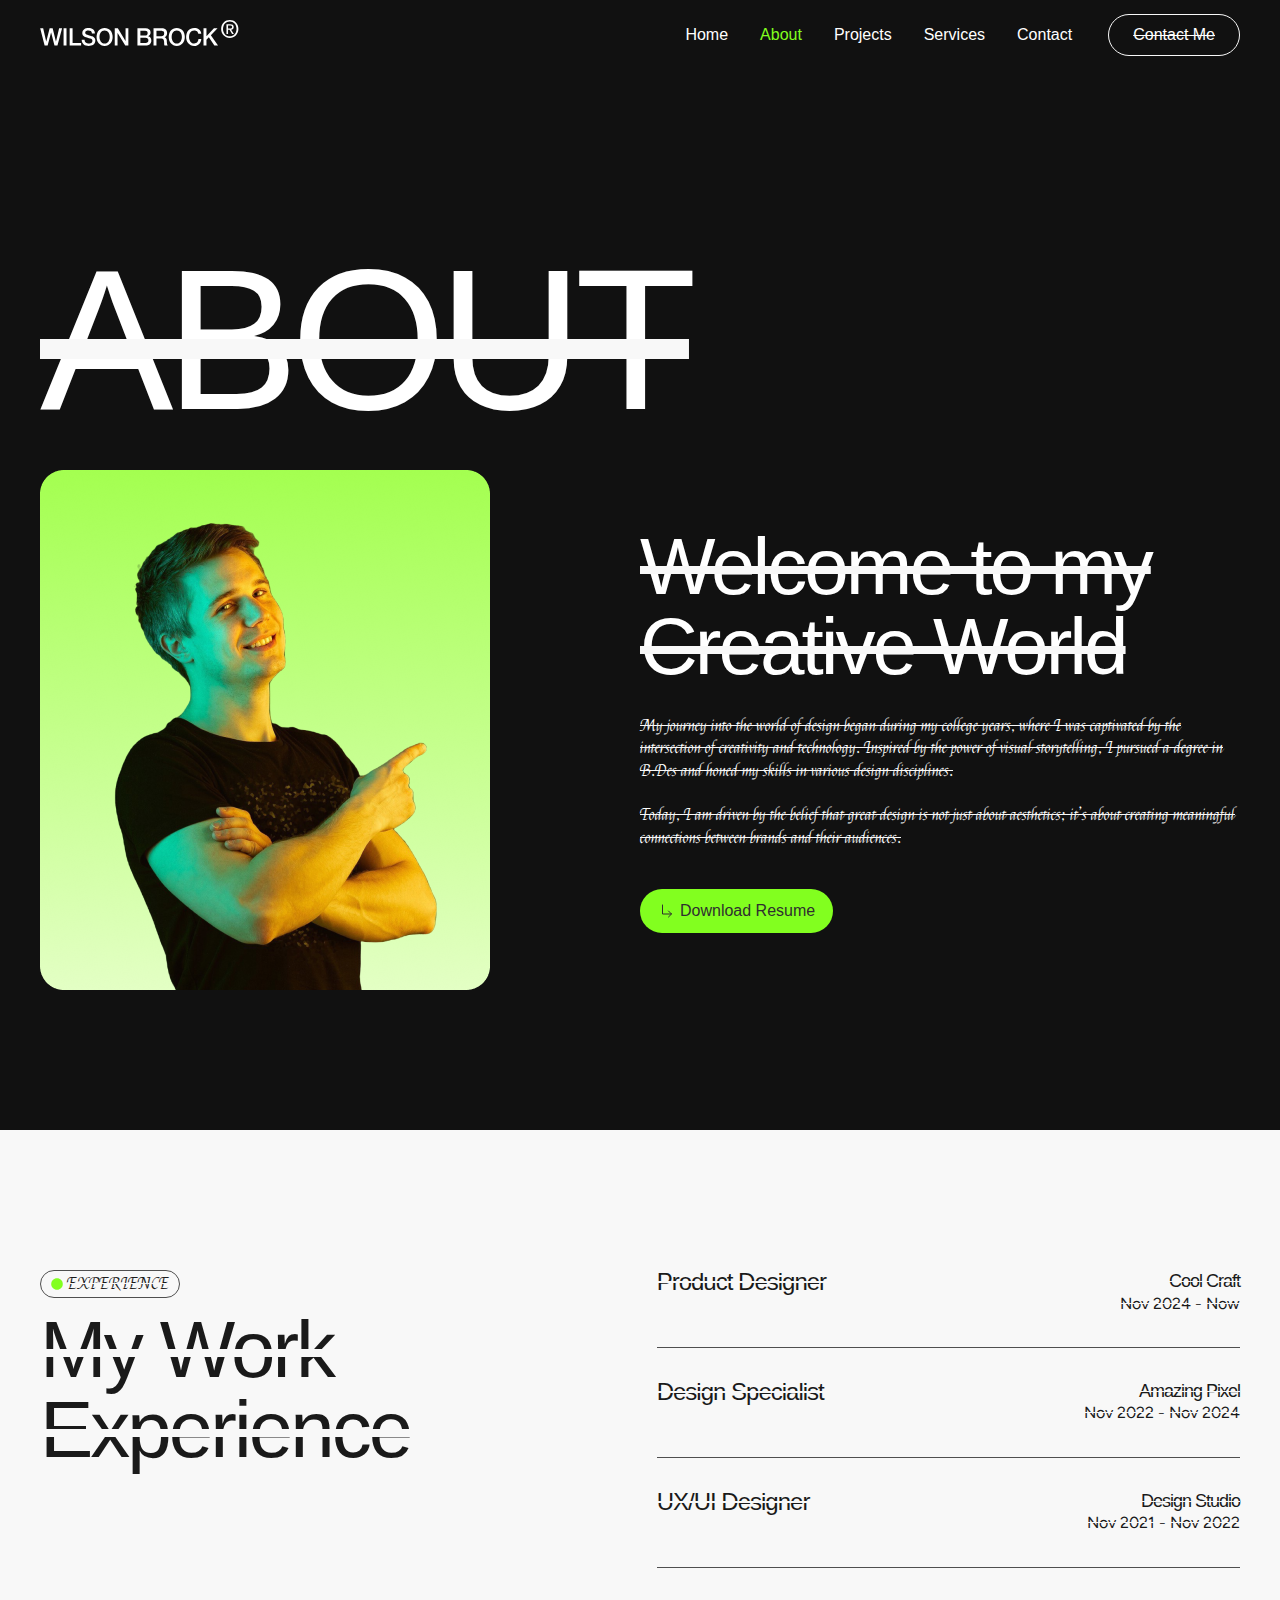
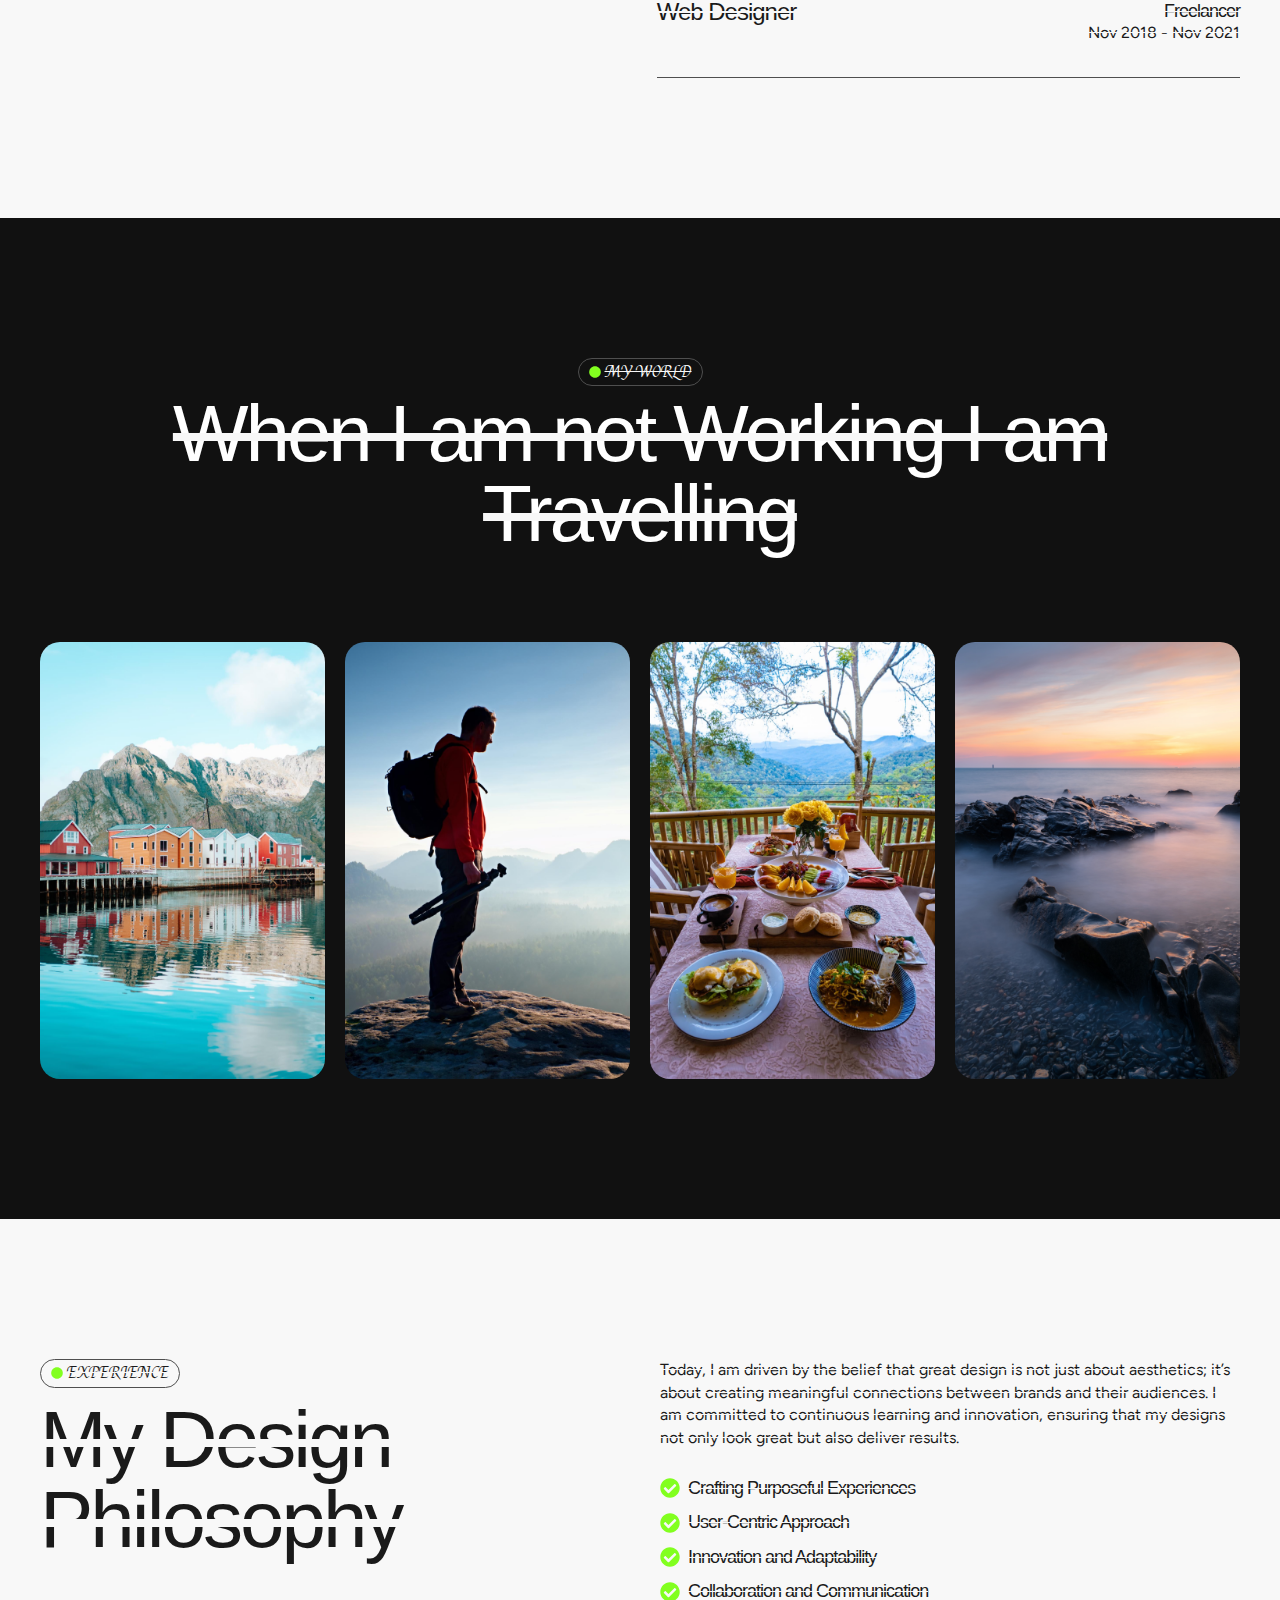
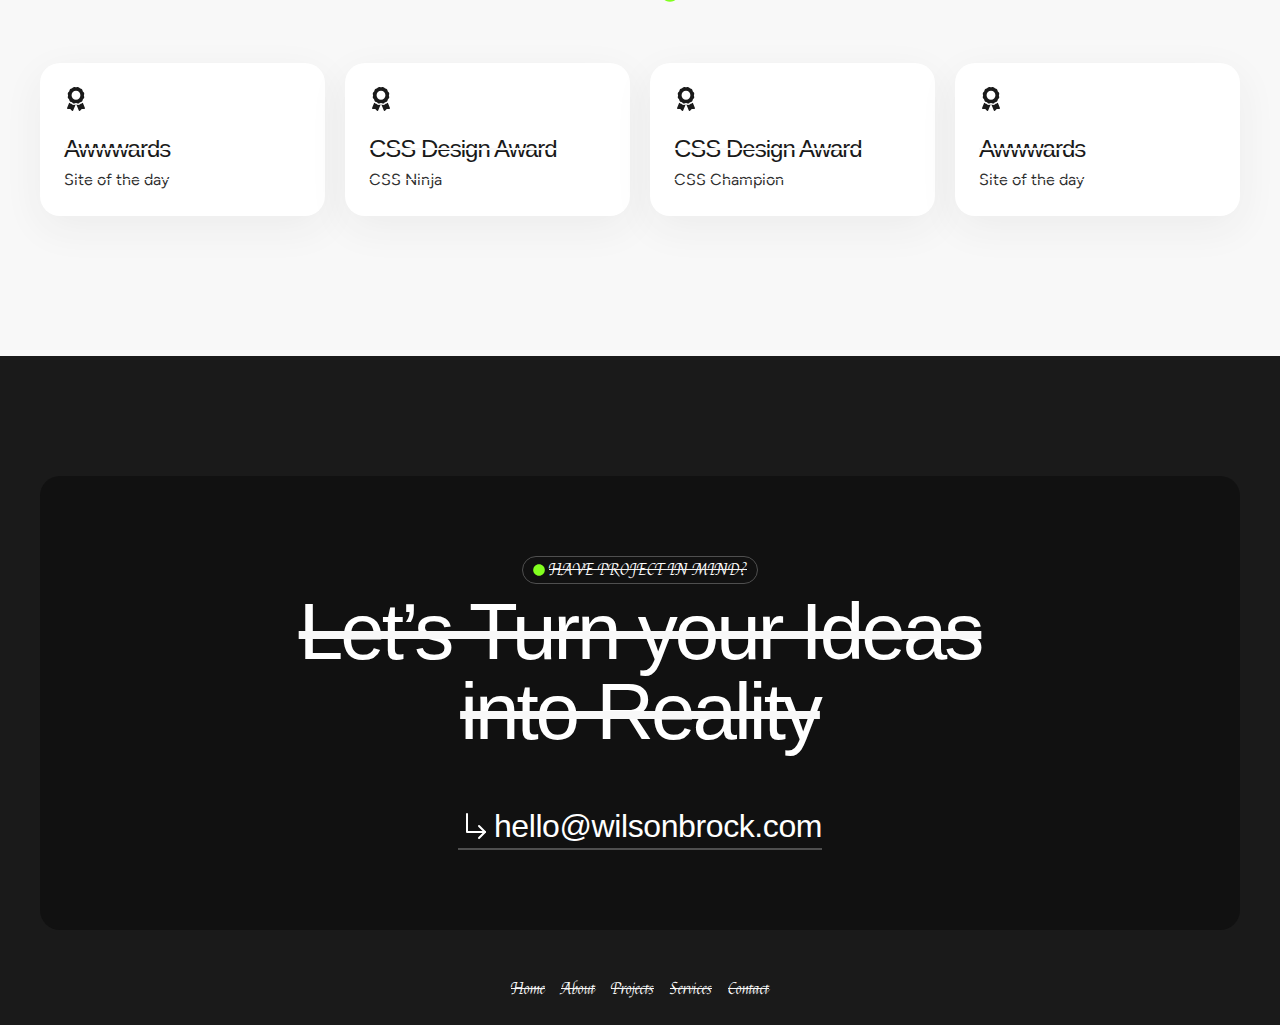
==== about/index.html @ 88993421 "בדיקת שינויים דרך1 וורדפרס" ====
<!DOCTYPE html>
<html lang="en-US">
<head>
<meta charset="UTF-8">
<meta name="viewport" content="width=device-width, initial-scale=1">
	<link rel="profile" href="https://gmpg.org/xfn/11"> 
	<title>About &#8211; SpeedWiz Test</title>
<meta name="robots" content="max-image-preview:large">
	<style>img:is([sizes="auto" i], [sizes^="auto," i]) { contain-intrinsic-size: 3000px 1500px }</style>
	<link rel="dns-prefetch" href="//fonts.googleapis.com">
<link rel="alternate" type="application/rss+xml" title="SpeedWiz Test &raquo; Feed" href="./../feed/index.html">
<link rel="alternate" type="application/rss+xml" title="SpeedWiz Test &raquo; Comments Feed" href="./../comments/feed/index.html">
<script>
window._wpemojiSettings = {"baseUrl":"https:\/\/s.w.org\/images\/core\/emoji\/15.0.3\/72x72\/","ext":".png","svgUrl":"https:\/\/s.w.org\/images\/core\/emoji\/15.0.3\/svg\/","svgExt":".svg","source":{"concatemoji":".\/\/wp-includes\/js\/wp-emoji-release.min.js?ver=6.7.2"}};
/*! This file is auto-generated */
!function(i,n){var o,s,e;function c(e){try{var t={supportTests:e,timestamp:(new Date).valueOf()};sessionStorage.setItem(o,JSON.stringify(t))}catch(e){}}function p(e,t,n){e.clearRect(0,0,e.canvas.width,e.canvas.height),e.fillText(t,0,0);var t=new Uint32Array(e.getImageData(0,0,e.canvas.width,e.canvas.height).data),r=(e.clearRect(0,0,e.canvas.width,e.canvas.height),e.fillText(n,0,0),new Uint32Array(e.getImageData(0,0,e.canvas.width,e.canvas.height).data));return t.every(function(e,t){return e===r[t]})}function u(e,t,n){switch(t){case"flag":return n(e,"🏳️‍⚧️","🏳️​⚧️")?!1:!n(e,"🇺🇳","🇺​🇳")&&!n(e,"🏴󠁧󠁢󠁥󠁮󠁧󠁿","🏴​󠁧​󠁢​󠁥​󠁮​󠁧​󠁿");case"emoji":return!n(e,"🐦‍⬛","🐦​⬛")}return!1}function f(e,t,n){var r="undefined"!=typeof WorkerGlobalScope&&self instanceof WorkerGlobalScope?new OffscreenCanvas(300,150):i.createElement("canvas"),a=r.getContext("2d",{willReadFrequently:!0}),o=(a.textBaseline="top",a.font="600 32px Arial",{});return e.forEach(function(e){o[e]=t(a,e,n)}),o}function t(e){var t=i.createElement("script");t.src=e,t.defer=!0,i.head.appendChild(t)}"undefined"!=typeof Promise&&(o="wpEmojiSettingsSupports",s=["flag","emoji"],n.supports={everything:!0,everythingExceptFlag:!0},e=new Promise(function(e){i.addEventListener("DOMContentLoaded",e,{once:!0})}),new Promise(function(t){var n=function(){try{var e=JSON.parse(sessionStorage.getItem(o));if("object"==typeof e&&"number"==typeof e.timestamp&&(new Date).valueOf()<e.timestamp+604800&&"object"==typeof e.supportTests)return e.supportTests}catch(e){}return null}();if(!n){if("undefined"!=typeof Worker&&"undefined"!=typeof OffscreenCanvas&&"undefined"!=typeof URL&&URL.createObjectURL&&"undefined"!=typeof Blob)try{var e="postMessage("+f.toString()+"("+[JSON.stringify(s),u.toString(),p.toString()].join(",")+"));",r=new Blob([e],{type:"text/javascript"}),a=new Worker(URL.createObjectURL(r),{name:"wpTestEmojiSupports"});return void(a.onmessage=function(e){c(n=e.data),a.terminate(),t(n)})}catch(e){}c(n=f(s,u,p))}t(n)}).then(function(e){for(var t in e)n.supports[t]=e[t],n.supports.everything=n.supports.everything&&n.supports[t],"flag"!==t&&(n.supports.everythingExceptFlag=n.supports.everythingExceptFlag&&n.supports[t]);n.supports.everythingExceptFlag=n.supports.everythingExceptFlag&&!n.supports.flag,n.DOMReady=!1,n.readyCallback=function(){n.DOMReady=!0}}).then(function(){return e}).then(function(){var e;n.supports.everything||(n.readyCallback(),(e=n.source||{}).concatemoji?t(e.concatemoji):e.wpemoji&&e.twemoji&&(t(e.twemoji),t(e.wpemoji)))}))}((window,document),window._wpemojiSettings);
</script>
<link rel="stylesheet" id="astra-theme-css-css" href="./../wp-content/themes/astra/assets/css/minified/main.min.css?ver=4.9.1" media="all">
<style id="astra-theme-css-inline-css">:root{--ast-post-nav-space:0;--ast-container-default-xlg-padding:2.5em;--ast-container-default-lg-padding:2.5em;--ast-container-default-slg-padding:2em;--ast-container-default-md-padding:2.5em;--ast-container-default-sm-padding:2.5em;--ast-container-default-xs-padding:2.4em;--ast-container-default-xxs-padding:1.8em;--ast-code-block-background:#ECEFF3;--ast-comment-inputs-background:#F9FAFB;--ast-normal-container-width:1200px;--ast-narrow-container-width:750px;--ast-blog-title-font-weight:600;--ast-blog-meta-weight:600;--ast-global-color-primary:var(--ast-global-color-5);--ast-global-color-secondary:var(--ast-global-color-4);--ast-global-color-alternate-background:var(--ast-global-color-7);--ast-global-color-subtle-background:var(--ast-global-color-6);--ast-bg-style-guide:#F8FAFC;--ast-shadow-style-guide:0px 0px 4px 0 #00000057;--ast-global-dark-bg-style:#fff;--ast-global-dark-lfs:#fbfbfb;--ast-widget-bg-color:#fafafa;--ast-wc-container-head-bg-color:#fbfbfb;--ast-title-layout-bg:#eeeeee;--ast-search-border-color:#e7e7e7;--ast-lifter-hover-bg:#e6e6e6;--ast-gallery-block-color:#000;--srfm-color-input-label:var(--ast-global-color-2);}html{font-size:100%;}a{color:var(--ast-global-color-0);}a:hover,a:focus{color:var(--ast-global-color-1);}body,button,input,select,textarea,.ast-button,.ast-custom-button{font-family:'Felipa',handwriting;font-weight:400;font-size:16px;font-size:1rem;line-height:var(--ast-body-line-height,1.4em);text-decoration:line-through;}blockquote{color:var(--ast-global-color-3);}h1,.entry-content h1,h2,.entry-content h2,h3,.entry-content h3,h4,.entry-content h4,h5,.entry-content h5,h6,.entry-content h6,.site-title,.site-title a{font-family:Helvetica,Verdana,Arial,sans-serif;}.site-title{font-size:26px;font-size:1.625rem;display:none;}header .custom-logo-link img{max-width:200px;width:200px;}.astra-logo-svg{width:200px;}.site-header .site-description{font-size:15px;font-size:0.9375rem;display:none;}.entry-title{font-size:20px;font-size:1.25rem;}.ast-blog-single-element.ast-taxonomy-container a{font-size:14px;font-size:0.875rem;}.ast-blog-meta-container{font-size:13px;font-size:0.8125rem;}.archive .ast-article-post .ast-article-inner,.blog .ast-article-post .ast-article-inner,.archive .ast-article-post .ast-article-inner:hover,.blog .ast-article-post .ast-article-inner:hover{border-top-left-radius:6px;border-top-right-radius:6px;border-bottom-right-radius:6px;border-bottom-left-radius:6px;overflow:hidden;}h1,.entry-content h1{font-size:200px;font-size:12.5rem;font-family:Helvetica,Verdana,Arial,sans-serif;line-height:0.9em;text-transform:uppercase;letter-spacing:-8px;}h2,.entry-content h2{font-size:80px;font-size:5rem;font-family:Helvetica,Verdana,Arial,sans-serif;line-height:1em;letter-spacing:-3px;}h3,.entry-content h3{font-size:32px;font-size:2rem;font-family:Helvetica,Verdana,Arial,sans-serif;line-height:1em;letter-spacing:-1px;}h4,.entry-content h4{font-size:24px;font-size:1.5rem;line-height:1em;font-family:Helvetica,Verdana,Arial,sans-serif;letter-spacing:-1px;}h5,.entry-content h5{font-size:20px;font-size:1.25rem;line-height:1.1em;font-family:Helvetica,Verdana,Arial,sans-serif;letter-spacing:-0.8px;}h6,.entry-content h6{font-size:18px;font-size:1.125rem;line-height:1.25em;font-family:Helvetica,Verdana,Arial,sans-serif;letter-spacing:-1px;}::selection{background-color:var(--ast-global-color-0);color:#000000;}body,h1,.entry-title a,.entry-content h1,h2,.entry-content h2,h3,.entry-content h3,h4,.entry-content h4,h5,.entry-content h5,h6,.entry-content h6{color:var(--ast-global-color-3);}.tagcloud a:hover,.tagcloud a:focus,.tagcloud a.current-item{color:#000000;border-color:var(--ast-global-color-0);background-color:var(--ast-global-color-0);}input:focus,input[type="text"]:focus,input[type="email"]:focus,input[type="url"]:focus,input[type="password"]:focus,input[type="reset"]:focus,input[type="search"]:focus,textarea:focus{border-color:var(--ast-global-color-0);}input[type="radio"]:checked,input[type=reset],input[type="checkbox"]:checked,input[type="checkbox"]:hover:checked,input[type="checkbox"]:focus:checked,input[type=range]::-webkit-slider-thumb{border-color:var(--ast-global-color-0);background-color:var(--ast-global-color-0);box-shadow:none;}.site-footer a:hover + .post-count,.site-footer a:focus + .post-count{background:var(--ast-global-color-0);border-color:var(--ast-global-color-0);}.single .nav-links .nav-previous,.single .nav-links .nav-next{color:var(--ast-global-color-0);}.entry-meta,.entry-meta *{line-height:1.45;color:var(--ast-global-color-0);font-weight:600;}.entry-meta a:not(.ast-button):hover,.entry-meta a:not(.ast-button):hover *,.entry-meta a:not(.ast-button):focus,.entry-meta a:not(.ast-button):focus *,.page-links > .page-link,.page-links .page-link:hover,.post-navigation a:hover{color:var(--ast-global-color-1);}#cat option,.secondary .calendar_wrap thead a,.secondary .calendar_wrap thead a:visited{color:var(--ast-global-color-0);}.secondary .calendar_wrap #today,.ast-progress-val span{background:var(--ast-global-color-0);}.secondary a:hover + .post-count,.secondary a:focus + .post-count{background:var(--ast-global-color-0);border-color:var(--ast-global-color-0);}.calendar_wrap #today > a{color:#000000;}.page-links .page-link,.single .post-navigation a{color:var(--ast-global-color-3);}.ast-search-menu-icon .search-form button.search-submit{padding:0 4px;}.ast-search-menu-icon form.search-form{padding-right:0;}.ast-search-menu-icon.slide-search input.search-field{width:0;}.ast-header-search .ast-search-menu-icon.ast-dropdown-active .search-form,.ast-header-search .ast-search-menu-icon.ast-dropdown-active .search-field:focus{transition:all 0.2s;}.search-form input.search-field:focus{outline:none;}.ast-search-menu-icon .search-form button.search-submit:focus,.ast-theme-transparent-header .ast-header-search .ast-dropdown-active .ast-icon,.ast-theme-transparent-header .ast-inline-search .search-field:focus .ast-icon{color:var(--ast-global-color-1);}.ast-header-search .slide-search .search-form{border:2px solid var(--ast-global-color-0);}.ast-header-search .slide-search .search-field{background-color:(--ast-global-dark-bg-style);}.ast-archive-title{color:var(--ast-global-color-2);}.widget-title{font-size:22px;font-size:1.375rem;color:var(--ast-global-color-2);}.ast-single-post .entry-content a,.ast-comment-content a:not(.ast-comment-edit-reply-wrap a){text-decoration:underline;}.ast-single-post .elementor-widget-button .elementor-button,.ast-single-post .entry-content .uagb-tab a,.ast-single-post .entry-content .uagb-ifb-cta a,.ast-single-post .entry-content .uabb-module-content a,.ast-single-post .entry-content .uagb-post-grid a,.ast-single-post .entry-content .uagb-timeline a,.ast-single-post .entry-content .uagb-toc__wrap a,.ast-single-post .entry-content .uagb-taxomony-box a,.ast-single-post .entry-content .woocommerce a,.entry-content .wp-block-latest-posts > li > a,.ast-single-post .entry-content .wp-block-file__button,li.ast-post-filter-single,.ast-single-post .ast-comment-content .comment-reply-link,.ast-single-post .ast-comment-content .comment-edit-link{text-decoration:none;}.ast-search-menu-icon.slide-search a:focus-visible:focus-visible,.astra-search-icon:focus-visible,#close:focus-visible,a:focus-visible,.ast-menu-toggle:focus-visible,.site .skip-link:focus-visible,.wp-block-loginout input:focus-visible,.wp-block-search.wp-block-search__button-inside .wp-block-search__inside-wrapper,.ast-header-navigation-arrow:focus-visible,.woocommerce .wc-proceed-to-checkout > .checkout-button:focus-visible,.woocommerce .woocommerce-MyAccount-navigation ul li a:focus-visible,.ast-orders-table__row .ast-orders-table__cell:focus-visible,.woocommerce .woocommerce-order-details .order-again > .button:focus-visible,.woocommerce .woocommerce-message a.button.wc-forward:focus-visible,.woocommerce #minus_qty:focus-visible,.woocommerce #plus_qty:focus-visible,a#ast-apply-coupon:focus-visible,.woocommerce .woocommerce-info a:focus-visible,.woocommerce .astra-shop-summary-wrap a:focus-visible,.woocommerce a.wc-forward:focus-visible,#ast-apply-coupon:focus-visible,.woocommerce-js .woocommerce-mini-cart-item a.remove:focus-visible,#close:focus-visible,.button.search-submit:focus-visible,#search_submit:focus,.normal-search:focus-visible,.ast-header-account-wrap:focus-visible,.woocommerce .ast-on-card-button.ast-quick-view-trigger:focus{outline-style:dotted;outline-color:inherit;outline-width:thin;}input:focus,input[type="text"]:focus,input[type="email"]:focus,input[type="url"]:focus,input[type="password"]:focus,input[type="reset"]:focus,input[type="search"]:focus,input[type="number"]:focus,textarea:focus,.wp-block-search__input:focus,[data-section="section-header-mobile-trigger"] .ast-button-wrap .ast-mobile-menu-trigger-minimal:focus,.ast-mobile-popup-drawer.active .menu-toggle-close:focus,.woocommerce-ordering select.orderby:focus,#ast-scroll-top:focus,#coupon_code:focus,.woocommerce-page #comment:focus,.woocommerce #reviews #respond input#submit:focus,.woocommerce a.add_to_cart_button:focus,.woocommerce .button.single_add_to_cart_button:focus,.woocommerce .woocommerce-cart-form button:focus,.woocommerce .woocommerce-cart-form__cart-item .quantity .qty:focus,.woocommerce .woocommerce-billing-fields .woocommerce-billing-fields__field-wrapper .woocommerce-input-wrapper > .input-text:focus,.woocommerce #order_comments:focus,.woocommerce #place_order:focus,.woocommerce .woocommerce-address-fields .woocommerce-address-fields__field-wrapper .woocommerce-input-wrapper > .input-text:focus,.woocommerce .woocommerce-MyAccount-content form button:focus,.woocommerce .woocommerce-MyAccount-content .woocommerce-EditAccountForm .woocommerce-form-row .woocommerce-Input.input-text:focus,.woocommerce .ast-woocommerce-container .woocommerce-pagination ul.page-numbers li a:focus,body #content .woocommerce form .form-row .select2-container--default .select2-selection--single:focus,#ast-coupon-code:focus,.woocommerce.woocommerce-js .quantity input[type=number]:focus,.woocommerce-js .woocommerce-mini-cart-item .quantity input[type=number]:focus,.woocommerce p#ast-coupon-trigger:focus{border-style:dotted;border-color:inherit;border-width:thin;}input{outline:none;}.ast-logo-title-inline .site-logo-img{padding-right:1em;}.site-logo-img img{ transition:all 0.2s linear;}body .ast-oembed-container *{position:absolute;top:0;width:100%;height:100%;left:0;}body .wp-block-embed-pocket-casts .ast-oembed-container *{position:unset;}.ast-single-post-featured-section + article {margin-top: 2em;}.site-content .ast-single-post-featured-section img {width: 100%;overflow: hidden;object-fit: cover;}.ast-separate-container .site-content .ast-single-post-featured-section + article {margin-top: -80px;z-index: 9;position: relative;border-radius: 4px;}@media (min-width: 922px) {.ast-no-sidebar .site-content .ast-article-image-container--wide {margin-left: -120px;margin-right: -120px;max-width: unset;width: unset;}.ast-left-sidebar .site-content .ast-article-image-container--wide,.ast-right-sidebar .site-content .ast-article-image-container--wide {margin-left: -10px;margin-right: -10px;}.site-content .ast-article-image-container--full {margin-left: calc( -50vw + 50%);margin-right: calc( -50vw + 50%);max-width: 100vw;width: 100vw;}.ast-left-sidebar .site-content .ast-article-image-container--full,.ast-right-sidebar .site-content .ast-article-image-container--full {margin-left: -10px;margin-right: -10px;max-width: inherit;width: auto;}}.site > .ast-single-related-posts-container {margin-top: 0;}@media (min-width: 922px) {.ast-desktop .ast-container--narrow {max-width: var(--ast-narrow-container-width);margin: 0 auto;}}.ast-page-builder-template .hentry {margin: 0;}.ast-page-builder-template .site-content > .ast-container {max-width: 100%;padding: 0;}.ast-page-builder-template .site .site-content #primary {padding: 0;margin: 0;}.ast-page-builder-template .no-results {text-align: center;margin: 4em auto;}.ast-page-builder-template .ast-pagination {padding: 2em;}.ast-page-builder-template .entry-header.ast-no-title.ast-no-thumbnail {margin-top: 0;}.ast-page-builder-template .entry-header.ast-header-without-markup {margin-top: 0;margin-bottom: 0;}.ast-page-builder-template .entry-header.ast-no-title.ast-no-meta {margin-bottom: 0;}.ast-page-builder-template.single .post-navigation {padding-bottom: 2em;}.ast-page-builder-template.single-post .site-content > .ast-container {max-width: 100%;}.ast-page-builder-template .entry-header {margin-top: 2em;margin-left: auto;margin-right: auto;}.ast-page-builder-template .ast-archive-description {margin: 2em auto 0;padding-left: 20px;padding-right: 20px;}.ast-page-builder-template .ast-row {margin-left: 0;margin-right: 0;}.single.ast-page-builder-template .entry-header + .entry-content,.single.ast-page-builder-template .ast-single-entry-banner + .site-content article .entry-content {margin-bottom: 2em;}@media(min-width: 921px) {.ast-page-builder-template.archive.ast-right-sidebar .ast-row article,.ast-page-builder-template.archive.ast-left-sidebar .ast-row article {padding-left: 0;padding-right: 0;}}input[type="text"],input[type="number"],input[type="email"],input[type="url"],input[type="password"],input[type="search"],input[type=reset],input[type=tel],input[type=date],select,textarea{font-size:16px;font-style:normal;font-weight:400;line-height:24px;width:100%;padding:12px 16px;border-radius:4px;box-shadow:0px 1px 2px 0px rgba(0,0,0,0.05);color:var(--ast-form-input-text,#475569);}input[type="text"],input[type="number"],input[type="email"],input[type="url"],input[type="password"],input[type="search"],input[type=reset],input[type=tel],input[type=date],select{height:40px;}input[type="date"]{border-width:1px;border-style:solid;border-color:var(--ast-border-color);background:var( --ast-global-color-secondary,--ast-global-color-5 );}input[type="text"]:focus,input[type="number"]:focus,input[type="email"]:focus,input[type="url"]:focus,input[type="password"]:focus,input[type="search"]:focus,input[type=reset]:focus,input[type="tel"]:focus,input[type="date"]:focus,select:focus,textarea:focus{border-color:#046BD2;box-shadow:none;outline:none;color:var(--ast-form-input-focus-text,#475569);}label,legend{color:#111827;font-size:14px;font-style:normal;font-weight:500;line-height:20px;}select{padding:6px 10px;}fieldset{padding:30px;border-radius:4px;}button,.ast-button,.button,input[type="button"],input[type="reset"],input[type="submit"]{border-radius:4px;box-shadow:0px 1px 2px 0px rgba(0,0,0,0.05);}:root{--ast-comment-inputs-background:#FFF;}::placeholder{color:var(--ast-form-field-color,#9CA3AF);}::-ms-input-placeholder{color:var(--ast-form-field-color,#9CA3AF);}@media (max-width:921.9px){#ast-desktop-header{display:none;}}@media (min-width:922px){#ast-mobile-header{display:none;}}.wp-block-buttons.aligncenter{justify-content:center;}@media (max-width:921px){.ast-theme-transparent-header #primary,.ast-theme-transparent-header #secondary{padding:0;}}@media (max-width:921px){.ast-plain-container.ast-no-sidebar #primary{padding:0;}}.ast-plain-container.ast-no-sidebar #primary{margin-top:0;margin-bottom:0;}.wp-block-button.is-style-outline .wp-block-button__link{border-color:var(--ast-global-color-0);border-top-width:0px;border-right-width:0px;border-bottom-width:0px;border-left-width:0px;}div.wp-block-button.is-style-outline > .wp-block-button__link:not(.has-text-color),div.wp-block-button.wp-block-button__link.is-style-outline:not(.has-text-color){color:var(--ast-global-color-0);}.wp-block-button.is-style-outline .wp-block-button__link:hover,.wp-block-buttons .wp-block-button.is-style-outline .wp-block-button__link:focus,.wp-block-buttons .wp-block-button.is-style-outline > .wp-block-button__link:not(.has-text-color):hover,.wp-block-buttons .wp-block-button.wp-block-button__link.is-style-outline:not(.has-text-color):hover{color:var(--ast-global-color-4);background-color:var(--ast-global-color-1);border-color:var(--ast-global-color-1);}.post-page-numbers.current .page-link,.ast-pagination .page-numbers.current{color:#000000;border-color:var(--ast-global-color-0);background-color:var(--ast-global-color-0);}.wp-block-button.is-style-outline .wp-block-button__link{border-top-width:0px;border-right-width:0px;border-bottom-width:0px;border-left-width:0px;}.wp-block-buttons .wp-block-button.is-style-outline .wp-block-button__link.wp-element-button,.ast-outline-button,.wp-block-uagb-buttons-child .uagb-buttons-repeater.ast-outline-button{border-color:var(--ast-global-color-3);border-top-width:1px;border-right-width:1px;border-bottom-width:1px;border-left-width:1px;font-family:Helvetica,Verdana,Arial,sans-serif;font-weight:inherit;font-size:16px;font-size:1rem;line-height:1em;padding-top:10px;padding-right:20px;padding-bottom:10px;padding-left:20px;border-top-left-radius:30px;border-top-right-radius:30px;border-bottom-right-radius:30px;border-bottom-left-radius:30px;}.wp-block-buttons .wp-block-button.is-style-outline > .wp-block-button__link:not(.has-text-color),.wp-block-buttons .wp-block-button.wp-block-button__link.is-style-outline:not(.has-text-color),.ast-outline-button{color:var(--ast-global-color-2);}.wp-block-button.is-style-outline .wp-block-button__link:hover,.wp-block-buttons .wp-block-button.is-style-outline .wp-block-button__link:focus,.wp-block-buttons .wp-block-button.is-style-outline > .wp-block-button__link:not(.has-text-color):hover,.wp-block-buttons .wp-block-button.wp-block-button__link.is-style-outline:not(.has-text-color):hover,.ast-outline-button:hover,.ast-outline-button:focus,.wp-block-uagb-buttons-child .uagb-buttons-repeater.ast-outline-button:hover,.wp-block-uagb-buttons-child .uagb-buttons-repeater.ast-outline-button:focus{color:var(--ast-global-color-0);background-color:var(--ast-global-color-1);border-color:var(--ast-global-color-0);}.ast-single-post .entry-content a.ast-outline-button,.ast-single-post .entry-content .is-style-outline>.wp-block-button__link{text-decoration:none;}.wp-block-button .wp-block-button__link.wp-element-button.is-style-outline:not(.has-background),.wp-block-button.is-style-outline>.wp-block-button__link.wp-element-button:not(.has-background),.ast-outline-button{background-color:transparent;}.uagb-buttons-repeater.ast-outline-button{border-radius:9999px;}.entry-content[data-ast-blocks-layout] > figure{margin-bottom:1em;}h1.widget-title{font-weight:inherit;}h2.widget-title{font-weight:inherit;}h3.widget-title{font-weight:inherit;}#page{display:flex;flex-direction:column;min-height:100vh;}.ast-404-layout-1 h1.page-title{color:var(--ast-global-color-2);}.single .post-navigation a{line-height:1em;height:inherit;}.error-404 .page-sub-title{font-size:1.5rem;font-weight:inherit;}.search .site-content .content-area .search-form{margin-bottom:0;}#page .site-content{flex-grow:1;}.widget{margin-bottom:1.25em;}#secondary li{line-height:1.5em;}#secondary .wp-block-group h2{margin-bottom:0.7em;}#secondary h2{font-size:1.7rem;}.ast-separate-container .ast-article-post,.ast-separate-container .ast-article-single,.ast-separate-container .comment-respond{padding:3em;}.ast-separate-container .ast-article-single .ast-article-single{padding:0;}.ast-article-single .wp-block-post-template-is-layout-grid{padding-left:0;}.ast-separate-container .comments-title,.ast-narrow-container .comments-title{padding:1.5em 2em;}.ast-page-builder-template .comment-form-textarea,.ast-comment-formwrap .ast-grid-common-col{padding:0;}.ast-comment-formwrap{padding:0;display:inline-flex;column-gap:20px;width:100%;margin-left:0;margin-right:0;}.comments-area textarea#comment:focus,.comments-area textarea#comment:active,.comments-area .ast-comment-formwrap input[type="text"]:focus,.comments-area .ast-comment-formwrap input[type="text"]:active {box-shadow:none;outline:none;}.archive.ast-page-builder-template .entry-header{margin-top:2em;}.ast-page-builder-template .ast-comment-formwrap{width:100%;}.entry-title{margin-bottom:0.6em;}.ast-archive-description p{font-size:inherit;font-weight:inherit;line-height:inherit;}.ast-separate-container .ast-comment-list li.depth-1,.hentry{margin-bottom:1.5em;}.site-content section.ast-archive-description{margin-bottom:2em;}@media (min-width:921px){.ast-left-sidebar.ast-page-builder-template #secondary,.archive.ast-right-sidebar.ast-page-builder-template .site-main{padding-left:20px;padding-right:20px;}}@media (max-width:544px){.ast-comment-formwrap.ast-row{column-gap:10px;display:inline-block;}#ast-commentform .ast-grid-common-col{position:relative;width:100%;}}@media (min-width:1201px){.ast-separate-container .ast-article-post,.ast-separate-container .ast-article-single,.ast-separate-container .ast-author-box,.ast-separate-container .ast-404-layout-1,.ast-separate-container .no-results{padding:3em;}}@media (max-width:921px){.ast-separate-container #primary,.ast-separate-container #secondary{padding:1.5em 0;}#primary,#secondary{padding:1.5em 0;margin:0;}.ast-left-sidebar #content > .ast-container{display:flex;flex-direction:column-reverse;width:100%;}}@media (min-width:922px){.ast-separate-container.ast-right-sidebar #primary,.ast-separate-container.ast-left-sidebar #primary{border:0;}.search-no-results.ast-separate-container #primary{margin-bottom:4em;}}.elementor-widget-button .elementor-button{border-style:solid;text-decoration:none;border-top-width:0px;border-right-width:0px;border-left-width:0px;border-bottom-width:0px;}.elementor-button.elementor-size-sm,.elementor-button.elementor-size-xs,.elementor-button.elementor-size-md,.elementor-button.elementor-size-lg,.elementor-button.elementor-size-xl,.elementor-button{border-top-left-radius:30px;border-top-right-radius:30px;border-bottom-right-radius:30px;border-bottom-left-radius:30px;padding-top:10px;padding-right:20px;padding-bottom:10px;padding-left:20px;}.elementor-widget-button .elementor-button{border-color:var(--ast-global-color-0);background-color:var(--ast-global-color-0);}.elementor-widget-button .elementor-button:hover,.elementor-widget-button .elementor-button:focus{color:var(--ast-global-color-4);background-color:var(--ast-global-color-1);border-color:var(--ast-global-color-1);}.wp-block-button .wp-block-button__link ,.elementor-widget-button .elementor-button,.elementor-widget-button .elementor-button:visited{color:var(--ast-global-color-8);}.elementor-widget-button .elementor-button{font-family:Helvetica,Verdana,Arial,sans-serif;font-size:16px;font-size:1rem;line-height:1em;}body .elementor-button.elementor-size-sm,body .elementor-button.elementor-size-xs,body .elementor-button.elementor-size-md,body .elementor-button.elementor-size-lg,body .elementor-button.elementor-size-xl,body .elementor-button{font-size:16px;font-size:1rem;}.wp-block-button .wp-block-button__link:hover,.wp-block-button .wp-block-button__link:focus{color:var(--ast-global-color-4);background-color:var(--ast-global-color-1);border-color:var(--ast-global-color-1);}.elementor-widget-heading h1.elementor-heading-title{line-height:0.9em;}.elementor-widget-heading h2.elementor-heading-title{line-height:1em;}.elementor-widget-heading h3.elementor-heading-title{line-height:1em;}.elementor-widget-heading h4.elementor-heading-title{line-height:1em;}.elementor-widget-heading h5.elementor-heading-title{line-height:1.1em;}.elementor-widget-heading h6.elementor-heading-title{line-height:1.25em;}.wp-block-button .wp-block-button__link,.wp-block-search .wp-block-search__button,body .wp-block-file .wp-block-file__button{border-style:solid;border-top-width:0px;border-right-width:0px;border-left-width:0px;border-bottom-width:0px;border-color:var(--ast-global-color-0);background-color:var(--ast-global-color-0);color:var(--ast-global-color-8);font-family:Helvetica,Verdana,Arial,sans-serif;font-weight:inherit;line-height:1em;font-size:16px;font-size:1rem;border-top-left-radius:30px;border-top-right-radius:30px;border-bottom-right-radius:30px;border-bottom-left-radius:30px;padding-top:10px;padding-right:20px;padding-bottom:10px;padding-left:20px;}.ast-single-post .entry-content .wp-block-button .wp-block-button__link,.ast-single-post .entry-content .wp-block-search .wp-block-search__button,body .entry-content .wp-block-file .wp-block-file__button{text-decoration:none;}.menu-toggle,button,.ast-button,.ast-custom-button,.button,input#submit,input[type="button"],input[type="submit"],input[type="reset"],#comments .submit,.search .search-submit,form[CLASS*="wp-block-search__"].wp-block-search .wp-block-search__inside-wrapper .wp-block-search__button,body .wp-block-file .wp-block-file__button,.search .search-submit,.woocommerce-js a.button,.woocommerce button.button,.woocommerce .woocommerce-message a.button,.woocommerce #respond input#submit.alt,.woocommerce input.button.alt,.woocommerce input.button,.woocommerce input.button:disabled,.woocommerce input.button:disabled[disabled],.woocommerce input.button:disabled:hover,.woocommerce input.button:disabled[disabled]:hover,.woocommerce #respond input#submit,.woocommerce button.button.alt.disabled,.wc-block-grid__products .wc-block-grid__product .wp-block-button__link,.wc-block-grid__product-onsale,[CLASS*="wc-block"] button,.woocommerce-js .astra-cart-drawer .astra-cart-drawer-content .woocommerce-mini-cart__buttons .button:not(.checkout):not(.ast-continue-shopping),.woocommerce-js .astra-cart-drawer .astra-cart-drawer-content .woocommerce-mini-cart__buttons a.checkout,.woocommerce button.button.alt.disabled.wc-variation-selection-needed,[CLASS*="wc-block"] .wc-block-components-button{border-style:solid;border-top-width:0px;border-right-width:0px;border-left-width:0px;border-bottom-width:0px;color:var(--ast-global-color-8);border-color:var(--ast-global-color-0);background-color:var(--ast-global-color-0);padding-top:10px;padding-right:20px;padding-bottom:10px;padding-left:20px;font-family:Helvetica,Verdana,Arial,sans-serif;font-weight:inherit;font-size:16px;font-size:1rem;line-height:1em;border-top-left-radius:30px;border-top-right-radius:30px;border-bottom-right-radius:30px;border-bottom-left-radius:30px;}button:focus,.menu-toggle:hover,button:hover,.ast-button:hover,.ast-custom-button:hover .button:hover,.ast-custom-button:hover ,input[type=reset]:hover,input[type=reset]:focus,input#submit:hover,input#submit:focus,input[type="button"]:hover,input[type="button"]:focus,input[type="submit"]:hover,input[type="submit"]:focus,form[CLASS*="wp-block-search__"].wp-block-search .wp-block-search__inside-wrapper .wp-block-search__button:hover,form[CLASS*="wp-block-search__"].wp-block-search .wp-block-search__inside-wrapper .wp-block-search__button:focus,body .wp-block-file .wp-block-file__button:hover,body .wp-block-file .wp-block-file__button:focus,.woocommerce-js a.button:hover,.woocommerce button.button:hover,.woocommerce .woocommerce-message a.button:hover,.woocommerce #respond input#submit:hover,.woocommerce #respond input#submit.alt:hover,.woocommerce input.button.alt:hover,.woocommerce input.button:hover,.woocommerce button.button.alt.disabled:hover,.wc-block-grid__products .wc-block-grid__product .wp-block-button__link:hover,[CLASS*="wc-block"] button:hover,.woocommerce-js .astra-cart-drawer .astra-cart-drawer-content .woocommerce-mini-cart__buttons .button:not(.checkout):not(.ast-continue-shopping):hover,.woocommerce-js .astra-cart-drawer .astra-cart-drawer-content .woocommerce-mini-cart__buttons a.checkout:hover,.woocommerce button.button.alt.disabled.wc-variation-selection-needed:hover,[CLASS*="wc-block"] .wc-block-components-button:hover,[CLASS*="wc-block"] .wc-block-components-button:focus{color:var(--ast-global-color-4);background-color:var(--ast-global-color-1);border-color:var(--ast-global-color-1);}form[CLASS*="wp-block-search__"].wp-block-search .wp-block-search__inside-wrapper .wp-block-search__button.has-icon{padding-top:calc(10px - 3px);padding-right:calc(20px - 3px);padding-bottom:calc(10px - 3px);padding-left:calc(20px - 3px);}@media (max-width:921px){.ast-mobile-header-stack .main-header-bar .ast-search-menu-icon{display:inline-block;}.ast-header-break-point.ast-header-custom-item-outside .ast-mobile-header-stack .main-header-bar .ast-search-icon{margin:0;}.ast-comment-avatar-wrap img{max-width:2.5em;}.ast-comment-meta{padding:0 1.8888em 1.3333em;}}@media (min-width:544px){.ast-container{max-width:100%;}}@media (max-width:544px){.ast-separate-container .ast-article-post,.ast-separate-container .ast-article-single,.ast-separate-container .comments-title,.ast-separate-container .ast-archive-description{padding:1.5em 1em;}.ast-separate-container #content .ast-container{padding-left:0.54em;padding-right:0.54em;}.ast-separate-container .ast-comment-list .bypostauthor{padding:.5em;}.ast-search-menu-icon.ast-dropdown-active .search-field{width:170px;}} #ast-mobile-header .ast-site-header-cart-li a{pointer-events:none;}.ast-separate-container{background-color:var(--ast-global-color-4);background-image:none;}@media (max-width:921px){.site-title{display:none;}.site-header .site-description{display:none;}h1,.entry-content h1{font-size:80px;font-size:5rem;}h2,.entry-content h2{font-size:50px;font-size:3.125rem;}h3,.entry-content h3{font-size:24px;font-size:1.5rem;}h4,.entry-content h4{font-size:20px;font-size:1.25rem;}h5,.entry-content h5{font-size:20px;font-size:1.25rem;}h6,.entry-content h6{font-size:18px;font-size:1.125rem;}.astra-logo-svg{width:160px;}header .custom-logo-link img,.ast-header-break-point .site-logo-img .custom-mobile-logo-link img{max-width:160px;width:160px;}}@media (max-width:544px){.site-title{display:none;}.site-header .site-description{display:none;}h1,.entry-content h1{font-size:30px;font-size:1.875rem;}h2,.entry-content h2{font-size:32px;font-size:2rem;}h3,.entry-content h3{font-size:20px;font-size:1.25rem;}h4,.entry-content h4{font-size:18px;font-size:1.125rem;}h5,.entry-content h5{font-size:18px;font-size:1.125rem;}h6,.entry-content h6{font-size:18px;font-size:1.125rem;}}@media (max-width:921px){html{font-size:91.2%;}}@media (max-width:544px){html{font-size:91.2%;}}@media (min-width:922px){.ast-container{max-width:1240px;}}@media (min-width:922px){.site-content .ast-container{display:flex;}}@media (max-width:921px){.site-content .ast-container{flex-direction:column;}}.entry-content h1,.entry-content h2,.entry-content h3,.entry-content h4,.entry-content h5,.entry-content h6{clear:none;}@media (min-width:922px){.main-header-menu .sub-menu .menu-item.ast-left-align-sub-menu:hover > .sub-menu,.main-header-menu .sub-menu .menu-item.ast-left-align-sub-menu.focus > .sub-menu{margin-left:-0px;}}.ast-theme-transparent-header [CLASS*="ast-header-button-"] .ast-custom-button{color:var(--ast-global-color-2);border-color:var(--ast-global-color-3);}.ast-theme-transparent-header [CLASS*="ast-header-button-"] .ast-custom-button:hover{color:var(--ast-global-color-0);border-color:var(--ast-global-color-0);}.ast-theme-transparent-header [data-section="section-header-mobile-trigger"] .ast-button-wrap .ast-mobile-menu-trigger-minimal{background:transparent;}.entry-content li > p{margin-bottom:0;}.site .comments-area{padding-bottom:2em;margin-top:2em;}.wp-block-file {display: flex;align-items: center;flex-wrap: wrap;justify-content: space-between;}.wp-block-pullquote {border: none;}.wp-block-pullquote blockquote::before {content: "\201D";font-family: "Helvetica",sans-serif;display: flex;transform: rotate( 180deg );font-size: 6rem;font-style: normal;line-height: 1;font-weight: bold;align-items: center;justify-content: center;}.has-text-align-right > blockquote::before {justify-content: flex-start;}.has-text-align-left > blockquote::before {justify-content: flex-end;}figure.wp-block-pullquote.is-style-solid-color blockquote {max-width: 100%;text-align: inherit;}:root {--wp--custom--ast-default-block-top-padding: 3em;--wp--custom--ast-default-block-right-padding: 3em;--wp--custom--ast-default-block-bottom-padding: 3em;--wp--custom--ast-default-block-left-padding: 3em;--wp--custom--ast-container-width: 1200px;--wp--custom--ast-content-width-size: 1200px;--wp--custom--ast-wide-width-size: calc(1200px + var(--wp--custom--ast-default-block-left-padding) + var(--wp--custom--ast-default-block-right-padding));}.ast-narrow-container {--wp--custom--ast-content-width-size: 750px;--wp--custom--ast-wide-width-size: 750px;}@media(max-width: 921px) {:root {--wp--custom--ast-default-block-top-padding: 3em;--wp--custom--ast-default-block-right-padding: 2em;--wp--custom--ast-default-block-bottom-padding: 3em;--wp--custom--ast-default-block-left-padding: 2em;}}@media(max-width: 544px) {:root {--wp--custom--ast-default-block-top-padding: 3em;--wp--custom--ast-default-block-right-padding: 1.5em;--wp--custom--ast-default-block-bottom-padding: 3em;--wp--custom--ast-default-block-left-padding: 1.5em;}}.entry-content > .wp-block-group,.entry-content > .wp-block-cover,.entry-content > .wp-block-columns {padding-top: var(--wp--custom--ast-default-block-top-padding);padding-right: var(--wp--custom--ast-default-block-right-padding);padding-bottom: var(--wp--custom--ast-default-block-bottom-padding);padding-left: var(--wp--custom--ast-default-block-left-padding);}.ast-plain-container.ast-no-sidebar .entry-content > .alignfull,.ast-page-builder-template .ast-no-sidebar .entry-content > .alignfull {margin-left: calc( -50vw + 50%);margin-right: calc( -50vw + 50%);max-width: 100vw;width: 100vw;}.ast-plain-container.ast-no-sidebar .entry-content .alignfull .alignfull,.ast-page-builder-template.ast-no-sidebar .entry-content .alignfull .alignfull,.ast-plain-container.ast-no-sidebar .entry-content .alignfull .alignwide,.ast-page-builder-template.ast-no-sidebar .entry-content .alignfull .alignwide,.ast-plain-container.ast-no-sidebar .entry-content .alignwide .alignfull,.ast-page-builder-template.ast-no-sidebar .entry-content .alignwide .alignfull,.ast-plain-container.ast-no-sidebar .entry-content .alignwide .alignwide,.ast-page-builder-template.ast-no-sidebar .entry-content .alignwide .alignwide,.ast-plain-container.ast-no-sidebar .entry-content .wp-block-column .alignfull,.ast-page-builder-template.ast-no-sidebar .entry-content .wp-block-column .alignfull,.ast-plain-container.ast-no-sidebar .entry-content .wp-block-column .alignwide,.ast-page-builder-template.ast-no-sidebar .entry-content .wp-block-column .alignwide {margin-left: auto;margin-right: auto;width: 100%;}[data-ast-blocks-layout] .wp-block-separator:not(.is-style-dots) {height: 0;}[data-ast-blocks-layout] .wp-block-separator {margin: 20px auto;}[data-ast-blocks-layout] .wp-block-separator:not(.is-style-wide):not(.is-style-dots) {max-width: 100px;}[data-ast-blocks-layout] .wp-block-separator.has-background {padding: 0;}.entry-content[data-ast-blocks-layout] > * {max-width: var(--wp--custom--ast-content-width-size);margin-left: auto;margin-right: auto;}.entry-content[data-ast-blocks-layout] > .alignwide {max-width: var(--wp--custom--ast-wide-width-size);}.entry-content[data-ast-blocks-layout] .alignfull {max-width: none;}.entry-content .wp-block-columns {margin-bottom: 0;}blockquote {margin: 1.5em;border-color: rgba(0,0,0,0.05);}.wp-block-quote:not(.has-text-align-right):not(.has-text-align-center) {border-left: 5px solid rgba(0,0,0,0.05);}.has-text-align-right > blockquote,blockquote.has-text-align-right {border-right: 5px solid rgba(0,0,0,0.05);}.has-text-align-left > blockquote,blockquote.has-text-align-left {border-left: 5px solid rgba(0,0,0,0.05);}.wp-block-site-tagline,.wp-block-latest-posts .read-more {margin-top: 15px;}.wp-block-loginout p label {display: block;}.wp-block-loginout p:not(.login-remember):not(.login-submit) input {width: 100%;}.wp-block-loginout input:focus {border-color: transparent;}.wp-block-loginout input:focus {outline: thin dotted;}.entry-content .wp-block-media-text .wp-block-media-text__content {padding: 0 0 0 8%;}.entry-content .wp-block-media-text.has-media-on-the-right .wp-block-media-text__content {padding: 0 8% 0 0;}.entry-content .wp-block-media-text.has-background .wp-block-media-text__content {padding: 8%;}.entry-content .wp-block-cover:not([class*="background-color"]):not(.has-text-color.has-link-color) .wp-block-cover__inner-container,.entry-content .wp-block-cover:not([class*="background-color"]) .wp-block-cover-image-text,.entry-content .wp-block-cover:not([class*="background-color"]) .wp-block-cover-text,.entry-content .wp-block-cover-image:not([class*="background-color"]) .wp-block-cover__inner-container,.entry-content .wp-block-cover-image:not([class*="background-color"]) .wp-block-cover-image-text,.entry-content .wp-block-cover-image:not([class*="background-color"]) .wp-block-cover-text {color: var(--ast-global-color-primary,var(--ast-global-color-5));}.wp-block-loginout .login-remember input {width: 1.1rem;height: 1.1rem;margin: 0 5px 4px 0;vertical-align: middle;}.wp-block-latest-posts > li > *:first-child,.wp-block-latest-posts:not(.is-grid) > li:first-child {margin-top: 0;}.entry-content > .wp-block-buttons,.entry-content > .wp-block-uagb-buttons {margin-bottom: 1.5em;}.wp-block-search__inside-wrapper .wp-block-search__input {padding: 0 10px;color: var(--ast-global-color-3);background: var(--ast-global-color-primary,var(--ast-global-color-5));border-color: var(--ast-border-color);}.wp-block-latest-posts .read-more {margin-bottom: 1.5em;}.wp-block-search__no-button .wp-block-search__inside-wrapper .wp-block-search__input {padding-top: 5px;padding-bottom: 5px;}.wp-block-latest-posts .wp-block-latest-posts__post-date,.wp-block-latest-posts .wp-block-latest-posts__post-author {font-size: 1rem;}.wp-block-latest-posts > li > *,.wp-block-latest-posts:not(.is-grid) > li {margin-top: 12px;margin-bottom: 12px;}.ast-page-builder-template .entry-content[data-ast-blocks-layout] > *,.ast-page-builder-template .entry-content[data-ast-blocks-layout] > .alignfull:not(.wp-block-group):not(.uagb-is-root-container) > * {max-width: none;}.ast-page-builder-template .entry-content[data-ast-blocks-layout] > .alignwide:not(.uagb-is-root-container) > * {max-width: var(--wp--custom--ast-wide-width-size);}.ast-page-builder-template .entry-content[data-ast-blocks-layout] > .inherit-container-width > *,.ast-page-builder-template .entry-content[data-ast-blocks-layout] > *:not(.wp-block-group):not(.uagb-is-root-container) > *,.entry-content[data-ast-blocks-layout] > .wp-block-cover .wp-block-cover__inner-container {max-width: none ;margin-left: auto;margin-right: auto;}.entry-content[data-ast-blocks-layout] .wp-block-cover:not(.alignleft):not(.alignright) {width: auto;}@media(max-width: 1200px) {.ast-separate-container .entry-content > .alignfull,.ast-separate-container .entry-content[data-ast-blocks-layout] > .alignwide,.ast-plain-container .entry-content[data-ast-blocks-layout] > .alignwide,.ast-plain-container .entry-content .alignfull {margin-left: calc(-1 * min(var(--ast-container-default-xlg-padding),20px)) ;margin-right: calc(-1 * min(var(--ast-container-default-xlg-padding),20px));}}@media(min-width: 1201px) {.ast-separate-container .entry-content > .alignfull {margin-left: calc(-1 * var(--ast-container-default-xlg-padding) );margin-right: calc(-1 * var(--ast-container-default-xlg-padding) );}.ast-separate-container .entry-content[data-ast-blocks-layout] > .alignwide,.ast-plain-container .entry-content[data-ast-blocks-layout] > .alignwide {margin-left: auto;margin-right: auto;}}@media(min-width: 921px) {.ast-separate-container .entry-content .wp-block-group.alignwide:not(.inherit-container-width) > :where(:not(.alignleft):not(.alignright)),.ast-plain-container .entry-content .wp-block-group.alignwide:not(.inherit-container-width) > :where(:not(.alignleft):not(.alignright)) {max-width: calc( var(--wp--custom--ast-content-width-size) + 80px );}.ast-plain-container.ast-right-sidebar .entry-content[data-ast-blocks-layout] .alignfull,.ast-plain-container.ast-left-sidebar .entry-content[data-ast-blocks-layout] .alignfull {margin-left: -60px;margin-right: -60px;}}@media(min-width: 544px) {.entry-content > .alignleft {margin-right: 20px;}.entry-content > .alignright {margin-left: 20px;}}@media (max-width:544px){.wp-block-columns .wp-block-column:not(:last-child){margin-bottom:20px;}.wp-block-latest-posts{margin:0;}}@media( max-width: 600px ) {.entry-content .wp-block-media-text .wp-block-media-text__content,.entry-content .wp-block-media-text.has-media-on-the-right .wp-block-media-text__content {padding: 8% 0 0;}.entry-content .wp-block-media-text.has-background .wp-block-media-text__content {padding: 8%;}}.ast-page-builder-template .entry-header {padding-left: 0;}.ast-narrow-container .site-content .wp-block-uagb-image--align-full .wp-block-uagb-image__figure {max-width: 100%;margin-left: auto;margin-right: auto;}.entry-content ul,.entry-content ol {padding: revert;margin: revert;padding-left: 20px;}:root .has-ast-global-color-0-color{color:var(--ast-global-color-0);}:root .has-ast-global-color-0-background-color{background-color:var(--ast-global-color-0);}:root .wp-block-button .has-ast-global-color-0-color{color:var(--ast-global-color-0);}:root .wp-block-button .has-ast-global-color-0-background-color{background-color:var(--ast-global-color-0);}:root .has-ast-global-color-1-color{color:var(--ast-global-color-1);}:root .has-ast-global-color-1-background-color{background-color:var(--ast-global-color-1);}:root .wp-block-button .has-ast-global-color-1-color{color:var(--ast-global-color-1);}:root .wp-block-button .has-ast-global-color-1-background-color{background-color:var(--ast-global-color-1);}:root .has-ast-global-color-2-color{color:var(--ast-global-color-2);}:root .has-ast-global-color-2-background-color{background-color:var(--ast-global-color-2);}:root .wp-block-button .has-ast-global-color-2-color{color:var(--ast-global-color-2);}:root .wp-block-button .has-ast-global-color-2-background-color{background-color:var(--ast-global-color-2);}:root .has-ast-global-color-3-color{color:var(--ast-global-color-3);}:root .has-ast-global-color-3-background-color{background-color:var(--ast-global-color-3);}:root .wp-block-button .has-ast-global-color-3-color{color:var(--ast-global-color-3);}:root .wp-block-button .has-ast-global-color-3-background-color{background-color:var(--ast-global-color-3);}:root .has-ast-global-color-4-color{color:var(--ast-global-color-4);}:root .has-ast-global-color-4-background-color{background-color:var(--ast-global-color-4);}:root .wp-block-button .has-ast-global-color-4-color{color:var(--ast-global-color-4);}:root .wp-block-button .has-ast-global-color-4-background-color{background-color:var(--ast-global-color-4);}:root .has-ast-global-color-5-color{color:var(--ast-global-color-5);}:root .has-ast-global-color-5-background-color{background-color:var(--ast-global-color-5);}:root .wp-block-button .has-ast-global-color-5-color{color:var(--ast-global-color-5);}:root .wp-block-button .has-ast-global-color-5-background-color{background-color:var(--ast-global-color-5);}:root .has-ast-global-color-6-color{color:var(--ast-global-color-6);}:root .has-ast-global-color-6-background-color{background-color:var(--ast-global-color-6);}:root .wp-block-button .has-ast-global-color-6-color{color:var(--ast-global-color-6);}:root .wp-block-button .has-ast-global-color-6-background-color{background-color:var(--ast-global-color-6);}:root .has-ast-global-color-7-color{color:var(--ast-global-color-7);}:root .has-ast-global-color-7-background-color{background-color:var(--ast-global-color-7);}:root .wp-block-button .has-ast-global-color-7-color{color:var(--ast-global-color-7);}:root .wp-block-button .has-ast-global-color-7-background-color{background-color:var(--ast-global-color-7);}:root .has-ast-global-color-8-color{color:var(--ast-global-color-8);}:root .has-ast-global-color-8-background-color{background-color:var(--ast-global-color-8);}:root .wp-block-button .has-ast-global-color-8-color{color:var(--ast-global-color-8);}:root .wp-block-button .has-ast-global-color-8-background-color{background-color:var(--ast-global-color-8);}:root{--ast-global-color-0:#82ff1f;--ast-global-color-1:#c9ff90;--ast-global-color-2:#ffffff;--ast-global-color-3:#f8f8f8;--ast-global-color-4:#1a1a1a;--ast-global-color-5:#111111;--ast-global-color-6:#4f4f4f;--ast-global-color-7:#1a1a1a;--ast-global-color-8:#2f2f2f;}:root {--ast-border-color : var(--ast-global-color-6);}.ast-single-entry-banner {-js-display: flex;display: flex;flex-direction: column;justify-content: center;text-align: center;position: relative;background: var(--ast-title-layout-bg);}.ast-single-entry-banner[data-banner-layout="layout-1"] {max-width: 1200px;background: inherit;padding: 20px 0;}.ast-single-entry-banner[data-banner-width-type="custom"] {margin: 0 auto;width: 100%;}.ast-single-entry-banner + .site-content .entry-header {margin-bottom: 0;}.site .ast-author-avatar {--ast-author-avatar-size: ;}a.ast-underline-text {text-decoration: underline;}.ast-container > .ast-terms-link {position: relative;display: block;}a.ast-button.ast-badge-tax {padding: 4px 8px;border-radius: 3px;font-size: inherit;}header.entry-header .entry-title{font-weight:600;font-size:32px;font-size:2rem;}header.entry-header > *:not(:last-child){margin-bottom:10px;}header.entry-header .post-thumb-img-content{text-align:center;}header.entry-header .post-thumb img,.ast-single-post-featured-section.post-thumb img{aspect-ratio:16/9;width:100%;height:100%;}.ast-archive-entry-banner {-js-display: flex;display: flex;flex-direction: column;justify-content: center;text-align: center;position: relative;background: var(--ast-title-layout-bg);}.ast-archive-entry-banner[data-banner-width-type="custom"] {margin: 0 auto;width: 100%;}.ast-archive-entry-banner[data-banner-layout="layout-1"] {background: inherit;padding: 20px 0;text-align: left;}body.archive .ast-archive-description{max-width:1200px;width:100%;text-align:left;padding-top:3em;padding-right:3em;padding-bottom:3em;padding-left:3em;}body.archive .ast-archive-description .ast-archive-title,body.archive .ast-archive-description .ast-archive-title *{font-weight:600;font-size:32px;font-size:2rem;}body.archive .ast-archive-description > *:not(:last-child){margin-bottom:10px;}@media (max-width:921px){body.archive .ast-archive-description{text-align:left;}}@media (max-width:544px){body.archive .ast-archive-description{text-align:left;}}.ast-theme-transparent-header #masthead .site-logo-img .transparent-custom-logo .astra-logo-svg{width:150px;}.ast-theme-transparent-header #masthead .site-logo-img .transparent-custom-logo img{ max-width:150px; width:150px;}@media (max-width:921px){.ast-theme-transparent-header #masthead .site-logo-img .transparent-custom-logo .astra-logo-svg{width:120px;}.ast-theme-transparent-header #masthead .site-logo-img .transparent-custom-logo img{ max-width:120px; width:120px;}}@media (max-width:543px){.ast-theme-transparent-header #masthead .site-logo-img .transparent-custom-logo .astra-logo-svg{width:100px;}.ast-theme-transparent-header #masthead .site-logo-img .transparent-custom-logo img{ max-width:100px; width:100px;}}@media (min-width:921px){.ast-theme-transparent-header #masthead{position:absolute;left:0;right:0;}.ast-theme-transparent-header .main-header-bar,.ast-theme-transparent-header.ast-header-break-point .main-header-bar{background:none;}body.elementor-editor-active.ast-theme-transparent-header #masthead,.fl-builder-edit .ast-theme-transparent-header #masthead,body.vc_editor.ast-theme-transparent-header #masthead,body.brz-ed.ast-theme-transparent-header #masthead{z-index:0;}.ast-header-break-point.ast-replace-site-logo-transparent.ast-theme-transparent-header .custom-mobile-logo-link{display:none;}.ast-header-break-point.ast-replace-site-logo-transparent.ast-theme-transparent-header .transparent-custom-logo{display:inline-block;}.ast-theme-transparent-header .ast-above-header,.ast-theme-transparent-header .ast-above-header.ast-above-header-bar{background-image:none;background-color:transparent;}.ast-theme-transparent-header .ast-below-header,.ast-theme-transparent-header .ast-below-header.ast-below-header-bar{background-image:none;background-color:transparent;}}.ast-theme-transparent-header .ast-builder-menu .main-header-menu .menu-item .sub-menu .menu-link,.ast-theme-transparent-header .main-header-menu .menu-item .sub-menu .menu-link{background-color:transparent;}@media (max-width:921px){.ast-theme-transparent-header #masthead{position:absolute;left:0;right:0;}.ast-theme-transparent-header .main-header-bar,.ast-theme-transparent-header.ast-header-break-point .main-header-bar{background:none;}body.elementor-editor-active.ast-theme-transparent-header #masthead,.fl-builder-edit .ast-theme-transparent-header #masthead,body.vc_editor.ast-theme-transparent-header #masthead,body.brz-ed.ast-theme-transparent-header #masthead{z-index:0;}.ast-header-break-point.ast-replace-site-logo-transparent.ast-theme-transparent-header .custom-mobile-logo-link{display:none;}.ast-header-break-point.ast-replace-site-logo-transparent.ast-theme-transparent-header .transparent-custom-logo{display:inline-block;}.ast-theme-transparent-header .ast-above-header,.ast-theme-transparent-header .ast-above-header.ast-above-header-bar{background-image:none;background-color:transparent;}.ast-theme-transparent-header .ast-below-header,.ast-theme-transparent-header .ast-below-header.ast-below-header-bar{background-image:none;background-color:transparent;}}.ast-theme-transparent-header #ast-desktop-header > .ast-main-header-wrap > .main-header-bar,.ast-theme-transparent-header.ast-header-break-point #ast-mobile-header > .ast-main-header-wrap > .main-header-bar{border-bottom-width:0px;border-bottom-style:solid;border-bottom-color:var(--ast-global-color-6);}.ast-breadcrumbs .trail-browse,.ast-breadcrumbs .trail-items,.ast-breadcrumbs .trail-items li{display:inline-block;margin:0;padding:0;border:none;background:inherit;text-indent:0;text-decoration:none;}.ast-breadcrumbs .trail-browse{font-size:inherit;font-style:inherit;font-weight:inherit;color:inherit;}.ast-breadcrumbs .trail-items{list-style:none;}.trail-items li::after{padding:0 0.3em;content:"\00bb";}.trail-items li:last-of-type::after{display:none;}h1,.entry-content h1,h2,.entry-content h2,h3,.entry-content h3,h4,.entry-content h4,h5,.entry-content h5,h6,.entry-content h6{color:var(--ast-global-color-2);}.entry-title a{color:var(--ast-global-color-2);}@media (max-width:921px){.ast-builder-grid-row-container.ast-builder-grid-row-tablet-3-firstrow .ast-builder-grid-row > *:first-child,.ast-builder-grid-row-container.ast-builder-grid-row-tablet-3-lastrow .ast-builder-grid-row > *:last-child{grid-column:1 / -1;}}@media (max-width:544px){.ast-builder-grid-row-container.ast-builder-grid-row-mobile-3-firstrow .ast-builder-grid-row > *:first-child,.ast-builder-grid-row-container.ast-builder-grid-row-mobile-3-lastrow .ast-builder-grid-row > *:last-child{grid-column:1 / -1;}}.ast-builder-layout-element[data-section="title_tagline"]{display:flex;}@media (max-width:921px){.ast-header-break-point .ast-builder-layout-element[data-section="title_tagline"]{display:flex;}}@media (max-width:544px){.ast-header-break-point .ast-builder-layout-element[data-section="title_tagline"]{display:flex;}}[data-section*="section-hb-button-"] .menu-link{display:none;}.ast-header-button-1[data-section*="section-hb-button-"] .ast-builder-button-wrap .ast-custom-button{font-family:Helvetica,Verdana,Arial,sans-serif;font-size:16px;font-size:1rem;}.ast-header-button-1 .ast-custom-button{color:var(--ast-global-color-2);background:var(--ast-global-color-5);border-color:var(--ast-global-color-6);border-top-width:0.5px;border-bottom-width:0.5px;border-left-width:0.5px;border-right-width:0.5px;border-top-left-radius:40px;border-top-right-radius:40px;border-bottom-right-radius:40px;border-bottom-left-radius:40px;}.ast-header-button-1 .ast-custom-button:hover{color:var(--ast-global-color-5);background:var(--ast-global-color-0);border-color:var(--ast-global-color-0);}@media (max-width:544px){.ast-header-button-1 .ast-custom-button{border-top-right-radius:0px;border-bottom-right-radius:0px;border-bottom-left-radius:0px;}}.ast-header-button-1[data-section*="section-hb-button-"] .ast-builder-button-wrap .ast-custom-button{padding-top:12px;padding-bottom:12px;padding-left:24px;padding-right:24px;}@media (max-width:921px){.ast-header-button-1[data-section*="section-hb-button-"] .ast-builder-button-wrap .ast-custom-button{padding-top:24px;padding-bottom:24px;padding-left:24px;padding-right:24px;}}@media (max-width:544px){.ast-header-button-1[data-section*="section-hb-button-"] .ast-builder-button-wrap .ast-custom-button{padding-top:16px;padding-bottom:16px;padding-left:16px;padding-right:16px;margin-top:0px;margin-bottom:0px;margin-left:0px;margin-right:0px;}}.ast-header-button-1[data-section="section-hb-button-1"]{display:flex;}@media (max-width:921px){.ast-header-break-point .ast-header-button-1[data-section="section-hb-button-1"]{display:none;}}@media (max-width:544px){.ast-header-break-point .ast-header-button-1[data-section="section-hb-button-1"]{display:none;}}.ast-builder-menu-1{font-family:Helvetica,Verdana,Arial,sans-serif;font-weight:inherit;}.ast-builder-menu-1 .menu-item > .menu-link{font-size:16px;font-size:1rem;color:var(--ast-global-color-2);}.ast-builder-menu-1 .menu-item > .ast-menu-toggle{color:var(--ast-global-color-2);}.ast-builder-menu-1 .menu-item:hover > .menu-link,.ast-builder-menu-1 .inline-on-mobile .menu-item:hover > .ast-menu-toggle{color:var(--ast-global-color-1);}.ast-builder-menu-1 .menu-item:hover > .ast-menu-toggle{color:var(--ast-global-color-1);}.ast-builder-menu-1 .menu-item.current-menu-item > .menu-link,.ast-builder-menu-1 .inline-on-mobile .menu-item.current-menu-item > .ast-menu-toggle,.ast-builder-menu-1 .current-menu-ancestor > .menu-link{color:var(--ast-global-color-0);}.ast-builder-menu-1 .menu-item.current-menu-item > .ast-menu-toggle{color:var(--ast-global-color-0);}.ast-builder-menu-1 .sub-menu,.ast-builder-menu-1 .inline-on-mobile .sub-menu{border-top-width:2px;border-bottom-width:0px;border-right-width:0px;border-left-width:0px;border-color:var(--ast-global-color-1);border-style:solid;}.ast-builder-menu-1 .sub-menu .sub-menu{top:-2px;}.ast-builder-menu-1 .main-header-menu > .menu-item > .sub-menu,.ast-builder-menu-1 .main-header-menu > .menu-item > .astra-full-megamenu-wrapper{margin-top:0px;}.ast-desktop .ast-builder-menu-1 .main-header-menu > .menu-item > .sub-menu:before,.ast-desktop .ast-builder-menu-1 .main-header-menu > .menu-item > .astra-full-megamenu-wrapper:before{height:calc( 0px + 2px + 5px );}.ast-builder-menu-1 .main-header-menu,.ast-header-break-point .ast-builder-menu-1 .main-header-menu{margin-top:0px;}.ast-desktop .ast-builder-menu-1 .menu-item .sub-menu .menu-link{border-style:none;}@media (max-width:921px){.ast-header-break-point .ast-builder-menu-1 .menu-item.menu-item-has-children > .ast-menu-toggle{top:0;}.ast-builder-menu-1 .inline-on-mobile .menu-item.menu-item-has-children > .ast-menu-toggle{right:-15px;}.ast-builder-menu-1 .menu-item-has-children > .menu-link:after{content:unset;}.ast-builder-menu-1 .main-header-menu > .menu-item > .sub-menu,.ast-builder-menu-1 .main-header-menu > .menu-item > .astra-full-megamenu-wrapper{margin-top:0;}}@media (max-width:544px){.ast-header-break-point .ast-builder-menu-1 .menu-item.menu-item-has-children > .ast-menu-toggle{top:0;}.ast-builder-menu-1 .main-header-menu > .menu-item > .sub-menu,.ast-builder-menu-1 .main-header-menu > .menu-item > .astra-full-megamenu-wrapper{margin-top:0;}}.ast-builder-menu-1{display:flex;}@media (max-width:921px){.ast-header-break-point .ast-builder-menu-1{display:flex;}}@media (max-width:544px){.ast-header-break-point .ast-builder-menu-1{display:flex;}}.site-primary-footer-wrap{padding-top:45px;padding-bottom:45px;}.site-primary-footer-wrap[data-section="section-primary-footer-builder"]{background-color:var(--ast-global-color-4);background-image:none;}.site-primary-footer-wrap[data-section="section-primary-footer-builder"] .ast-builder-grid-row{grid-column-gap:0px;max-width:100%;padding-left:35px;padding-right:35px;}.site-primary-footer-wrap[data-section="section-primary-footer-builder"] .ast-builder-grid-row,.site-primary-footer-wrap[data-section="section-primary-footer-builder"] .site-footer-section{align-items:center;}.site-primary-footer-wrap[data-section="section-primary-footer-builder"].ast-footer-row-inline .site-footer-section{display:flex;margin-bottom:0;}.ast-builder-grid-row-full .ast-builder-grid-row{grid-template-columns:1fr;}@media (max-width:921px){.site-primary-footer-wrap[data-section="section-primary-footer-builder"] .ast-builder-grid-row{grid-column-gap:0px;grid-row-gap:0px;}.site-primary-footer-wrap[data-section="section-primary-footer-builder"].ast-footer-row-tablet-inline .site-footer-section{display:flex;margin-bottom:0;}.site-primary-footer-wrap[data-section="section-primary-footer-builder"].ast-footer-row-tablet-stack .site-footer-section{display:block;margin-bottom:10px;}.ast-builder-grid-row-container.ast-builder-grid-row-tablet-full .ast-builder-grid-row{grid-template-columns:1fr;}}@media (max-width:544px){.site-primary-footer-wrap[data-section="section-primary-footer-builder"] .ast-builder-grid-row{grid-column-gap:0px;grid-row-gap:0px;}.site-primary-footer-wrap[data-section="section-primary-footer-builder"].ast-footer-row-mobile-inline .site-footer-section{display:flex;margin-bottom:0;}.site-primary-footer-wrap[data-section="section-primary-footer-builder"].ast-footer-row-mobile-stack .site-footer-section{display:block;margin-bottom:10px;}.ast-builder-grid-row-container.ast-builder-grid-row-mobile-full .ast-builder-grid-row{grid-template-columns:1fr;}}.site-primary-footer-wrap[data-section="section-primary-footer-builder"]{padding-top:24px;padding-bottom:24px;padding-left:0px;padding-right:0px;margin-top:0px;margin-bottom:0px;margin-left:0px;margin-right:0px;}@media (max-width:921px){.site-primary-footer-wrap[data-section="section-primary-footer-builder"]{padding-top:24px;padding-bottom:24px;padding-right:0px;}}@media (max-width:544px){.site-primary-footer-wrap[data-section="section-primary-footer-builder"]{padding-top:16px;padding-bottom:16px;padding-left:24px;padding-right:24px;}}.site-primary-footer-wrap[data-section="section-primary-footer-builder"]{display:grid;}@media (max-width:921px){.ast-header-break-point .site-primary-footer-wrap[data-section="section-primary-footer-builder"]{display:grid;}}@media (max-width:544px){.ast-header-break-point .site-primary-footer-wrap[data-section="section-primary-footer-builder"]{display:grid;}}.footer-widget-area.widget-area.site-footer-focus-item{width:auto;}.ast-footer-row-inline .footer-widget-area.widget-area.site-footer-focus-item{width:100%;}.elementor-widget-heading .elementor-heading-title{margin:0;}.elementor-page .ast-menu-toggle{color:unset !important;background:unset !important;}.elementor-post.elementor-grid-item.hentry{margin-bottom:0;}.woocommerce div.product .elementor-element.elementor-products-grid .related.products ul.products li.product,.elementor-element .elementor-wc-products .woocommerce[class*='columns-'] ul.products li.product{width:auto;margin:0;float:none;}.elementor-toc__list-wrapper{margin:0;}body .elementor hr{background-color:#ccc;margin:0;}.ast-left-sidebar .elementor-section.elementor-section-stretched,.ast-right-sidebar .elementor-section.elementor-section-stretched{max-width:100%;left:0 !important;}.elementor-posts-container [CLASS*="ast-width-"]{width:100%;}.elementor-template-full-width .ast-container{display:block;}.elementor-screen-only,.screen-reader-text,.screen-reader-text span,.ui-helper-hidden-accessible{top:0 !important;}@media (max-width:544px){.elementor-element .elementor-wc-products .woocommerce[class*="columns-"] ul.products li.product{width:auto;margin:0;}.elementor-element .woocommerce .woocommerce-result-count{float:none;}}.ast-header-break-point .main-header-bar{border-bottom-width:1px;}@media (min-width:922px){.main-header-bar{border-bottom-width:1px;}}.main-header-menu .menu-item, #astra-footer-menu .menu-item, .main-header-bar .ast-masthead-custom-menu-items{-js-display:flex;display:flex;-webkit-box-pack:center;-webkit-justify-content:center;-moz-box-pack:center;-ms-flex-pack:center;justify-content:center;-webkit-box-orient:vertical;-webkit-box-direction:normal;-webkit-flex-direction:column;-moz-box-orient:vertical;-moz-box-direction:normal;-ms-flex-direction:column;flex-direction:column;}.main-header-menu > .menu-item > .menu-link, #astra-footer-menu > .menu-item > .menu-link{height:100%;-webkit-box-align:center;-webkit-align-items:center;-moz-box-align:center;-ms-flex-align:center;align-items:center;-js-display:flex;display:flex;}.ast-header-break-point .main-navigation ul .menu-item .menu-link .icon-arrow:first-of-type svg{top:.2em;margin-top:0px;margin-left:0px;width:.65em;transform:translate(0, -2px) rotateZ(270deg);}.ast-mobile-popup-content .ast-submenu-expanded > .ast-menu-toggle{transform:rotateX(180deg);overflow-y:auto;}@media (min-width:922px){.ast-builder-menu .main-navigation > ul > li:last-child a{margin-right:0;}}.ast-separate-container .ast-article-inner{background-color:var(--ast-global-color-5);background-image:none;}@media (max-width:921px){.ast-separate-container .ast-article-inner{background-color:var(--ast-global-color-5);background-image:none;}}@media (max-width:544px){.ast-separate-container .ast-article-inner{background-color:var(--ast-global-color-5);background-image:none;}}.ast-separate-container .ast-article-single:not(.ast-related-post), .woocommerce.ast-separate-container .ast-woocommerce-container, .ast-separate-container .error-404, .ast-separate-container .no-results, .single.ast-separate-container .site-main .ast-author-meta, .ast-separate-container .related-posts-title-wrapper,.ast-separate-container .comments-count-wrapper, .ast-box-layout.ast-plain-container .site-content,.ast-padded-layout.ast-plain-container .site-content, .ast-separate-container .ast-archive-description, .ast-separate-container .comments-area{background-color:var(--ast-global-color-5);background-image:none;}@media (max-width:921px){.ast-separate-container .ast-article-single:not(.ast-related-post), .woocommerce.ast-separate-container .ast-woocommerce-container, .ast-separate-container .error-404, .ast-separate-container .no-results, .single.ast-separate-container .site-main .ast-author-meta, .ast-separate-container .related-posts-title-wrapper,.ast-separate-container .comments-count-wrapper, .ast-box-layout.ast-plain-container .site-content,.ast-padded-layout.ast-plain-container .site-content, .ast-separate-container .ast-archive-description{background-color:var(--ast-global-color-5);background-image:none;}}@media (max-width:544px){.ast-separate-container .ast-article-single:not(.ast-related-post), .woocommerce.ast-separate-container .ast-woocommerce-container, .ast-separate-container .error-404, .ast-separate-container .no-results, .single.ast-separate-container .site-main .ast-author-meta, .ast-separate-container .related-posts-title-wrapper,.ast-separate-container .comments-count-wrapper, .ast-box-layout.ast-plain-container .site-content,.ast-padded-layout.ast-plain-container .site-content, .ast-separate-container .ast-archive-description{background-color:var(--ast-global-color-5);background-image:none;}}.ast-separate-container.ast-two-container #secondary .widget{background-color:var(--ast-global-color-5);background-image:none;}@media (max-width:921px){.ast-separate-container.ast-two-container #secondary .widget{background-color:var(--ast-global-color-5);background-image:none;}}@media (max-width:544px){.ast-separate-container.ast-two-container #secondary .widget{background-color:var(--ast-global-color-5);background-image:none;}}.ast-plain-container, .ast-page-builder-template{background-color:var(--ast-global-color-5);background-image:none;}@media (max-width:921px){.ast-plain-container, .ast-page-builder-template{background-color:var(--ast-global-color-5);background-image:none;}}@media (max-width:544px){.ast-plain-container, .ast-page-builder-template{background-color:var(--ast-global-color-5);background-image:none;}}
		#ast-scroll-top {
			display: none;
			position: fixed;
			text-align: center;
			cursor: pointer;
			z-index: 99;
			width: 2.1em;
			height: 2.1em;
			line-height: 2.1;
			color: #ffffff;
			border-radius: 2px;
			content: "";
			outline: inherit;
		}
		@media (min-width: 769px) {
			#ast-scroll-top {
				content: "769";
			}
		}
		#ast-scroll-top .ast-icon.icon-arrow svg {
			margin-left: 0px;
			vertical-align: middle;
			transform: translate(0, -20%) rotate(180deg);
			width: 1.6em;
		}
		.ast-scroll-to-top-right {
			right: 30px;
			bottom: 30px;
		}
		.ast-scroll-to-top-left {
			left: 30px;
			bottom: 30px;
		}
	#ast-scroll-top{background-color:var(--ast-global-color-0);font-size:15px;}@media (max-width:921px){#ast-scroll-top .ast-icon.icon-arrow svg{width:1em;}}.ast-mobile-header-content > *,.ast-desktop-header-content > * {padding: 10px 0;height: auto;}.ast-mobile-header-content > *:first-child,.ast-desktop-header-content > *:first-child {padding-top: 10px;}.ast-mobile-header-content > .ast-builder-menu,.ast-desktop-header-content > .ast-builder-menu {padding-top: 0;}.ast-mobile-header-content > *:last-child,.ast-desktop-header-content > *:last-child {padding-bottom: 0;}.ast-mobile-header-content .ast-search-menu-icon.ast-inline-search label,.ast-desktop-header-content .ast-search-menu-icon.ast-inline-search label {width: 100%;}.ast-desktop-header-content .main-header-bar-navigation .ast-submenu-expanded > .ast-menu-toggle::before {transform: rotateX(180deg);}#ast-desktop-header .ast-desktop-header-content,.ast-mobile-header-content .ast-search-icon,.ast-desktop-header-content .ast-search-icon,.ast-mobile-header-wrap .ast-mobile-header-content,.ast-main-header-nav-open.ast-popup-nav-open .ast-mobile-header-wrap .ast-mobile-header-content,.ast-main-header-nav-open.ast-popup-nav-open .ast-desktop-header-content {display: none;}.ast-main-header-nav-open.ast-header-break-point #ast-desktop-header .ast-desktop-header-content,.ast-main-header-nav-open.ast-header-break-point .ast-mobile-header-wrap .ast-mobile-header-content {display: block;}.ast-desktop .ast-desktop-header-content .astra-menu-animation-slide-up > .menu-item > .sub-menu,.ast-desktop .ast-desktop-header-content .astra-menu-animation-slide-up > .menu-item .menu-item > .sub-menu,.ast-desktop .ast-desktop-header-content .astra-menu-animation-slide-down > .menu-item > .sub-menu,.ast-desktop .ast-desktop-header-content .astra-menu-animation-slide-down > .menu-item .menu-item > .sub-menu,.ast-desktop .ast-desktop-header-content .astra-menu-animation-fade > .menu-item > .sub-menu,.ast-desktop .ast-desktop-header-content .astra-menu-animation-fade > .menu-item .menu-item > .sub-menu {opacity: 1;visibility: visible;}.ast-hfb-header.ast-default-menu-enable.ast-header-break-point .ast-mobile-header-wrap .ast-mobile-header-content .main-header-bar-navigation {width: unset;margin: unset;}.ast-mobile-header-content.content-align-flex-end .main-header-bar-navigation .menu-item-has-children > .ast-menu-toggle,.ast-desktop-header-content.content-align-flex-end .main-header-bar-navigation .menu-item-has-children > .ast-menu-toggle {left: calc( 20px - 0.907em);right: auto;}.ast-mobile-header-content .ast-search-menu-icon,.ast-mobile-header-content .ast-search-menu-icon.slide-search,.ast-desktop-header-content .ast-search-menu-icon,.ast-desktop-header-content .ast-search-menu-icon.slide-search {width: 100%;position: relative;display: block;right: auto;transform: none;}.ast-mobile-header-content .ast-search-menu-icon.slide-search .search-form,.ast-mobile-header-content .ast-search-menu-icon .search-form,.ast-desktop-header-content .ast-search-menu-icon.slide-search .search-form,.ast-desktop-header-content .ast-search-menu-icon .search-form {right: 0;visibility: visible;opacity: 1;position: relative;top: auto;transform: none;padding: 0;display: block;overflow: hidden;}.ast-mobile-header-content .ast-search-menu-icon.ast-inline-search .search-field,.ast-mobile-header-content .ast-search-menu-icon .search-field,.ast-desktop-header-content .ast-search-menu-icon.ast-inline-search .search-field,.ast-desktop-header-content .ast-search-menu-icon .search-field {width: 100%;padding-right: 5.5em;}.ast-mobile-header-content .ast-search-menu-icon .search-submit,.ast-desktop-header-content .ast-search-menu-icon .search-submit {display: block;position: absolute;height: 100%;top: 0;right: 0;padding: 0 1em;border-radius: 0;}.ast-hfb-header.ast-default-menu-enable.ast-header-break-point .ast-mobile-header-wrap .ast-mobile-header-content .main-header-bar-navigation ul .sub-menu .menu-link {padding-left: 30px;}.ast-hfb-header.ast-default-menu-enable.ast-header-break-point .ast-mobile-header-wrap .ast-mobile-header-content .main-header-bar-navigation .sub-menu .menu-item .menu-item .menu-link {padding-left: 40px;}.ast-mobile-popup-drawer.active .ast-mobile-popup-inner{background-color:#ffffff;;}.ast-mobile-header-wrap .ast-mobile-header-content, .ast-desktop-header-content{background-color:#ffffff;;}.ast-mobile-popup-content > *, .ast-mobile-header-content > *, .ast-desktop-popup-content > *, .ast-desktop-header-content > *{padding-top:0px;padding-bottom:0px;}.content-align-flex-start .ast-builder-layout-element{justify-content:flex-start;}.content-align-flex-start .main-header-menu{text-align:left;}.ast-mobile-popup-drawer.active .menu-toggle-close{color:#3a3a3a;}.ast-mobile-header-wrap .ast-primary-header-bar,.ast-primary-header-bar .site-primary-header-wrap{min-height:70px;}.ast-desktop .ast-primary-header-bar .main-header-menu > .menu-item{line-height:70px;}.ast-header-break-point #masthead .ast-mobile-header-wrap .ast-primary-header-bar,.ast-header-break-point #masthead .ast-mobile-header-wrap .ast-below-header-bar,.ast-header-break-point #masthead .ast-mobile-header-wrap .ast-above-header-bar{padding-left:20px;padding-right:20px;}.ast-header-break-point .ast-primary-header-bar{border-bottom-width:0px;border-bottom-color:#eaeaea;border-bottom-style:solid;}@media (min-width:922px){.ast-primary-header-bar{border-bottom-width:0px;border-bottom-color:#eaeaea;border-bottom-style:solid;}}.ast-primary-header-bar{background-color:var(--ast-global-color-5);background-image:none;}.ast-primary-header-bar{display:block;}@media (max-width:921px){.ast-header-break-point .ast-primary-header-bar{display:grid;}}@media (max-width:544px){.ast-header-break-point .ast-primary-header-bar{display:grid;}}[data-section="section-header-mobile-trigger"] .ast-button-wrap .ast-mobile-menu-trigger-minimal{color:var(--ast-global-color-0);border:none;background:transparent;}[data-section="section-header-mobile-trigger"] .ast-button-wrap .mobile-menu-toggle-icon .ast-mobile-svg{width:24px;height:24px;fill:var(--ast-global-color-0);}[data-section="section-header-mobile-trigger"] .ast-button-wrap .mobile-menu-wrap .mobile-menu{color:var(--ast-global-color-0);}.ast-builder-menu-mobile .main-navigation .main-header-menu .menu-item > .menu-link{color:var(--ast-global-color-3);}.ast-builder-menu-mobile .main-navigation .main-header-menu .menu-item > .ast-menu-toggle{color:var(--ast-global-color-3);}.ast-builder-menu-mobile .main-navigation .main-header-menu .menu-item:hover > .menu-link, .ast-builder-menu-mobile .main-navigation .inline-on-mobile .menu-item:hover > .ast-menu-toggle{color:var(--ast-global-color-1);}.ast-builder-menu-mobile .menu-item:hover > .menu-link, .ast-builder-menu-mobile .main-navigation .inline-on-mobile .menu-item:hover > .ast-menu-toggle{color:var(--ast-global-color-1);}.ast-builder-menu-mobile .main-navigation .menu-item:hover > .ast-menu-toggle{color:var(--ast-global-color-1);}.ast-builder-menu-mobile .main-navigation .menu-item.current-menu-item > .menu-link, .ast-builder-menu-mobile .main-navigation .inline-on-mobile .menu-item.current-menu-item > .ast-menu-toggle, .ast-builder-menu-mobile .main-navigation .menu-item.current-menu-ancestor > .menu-link, .ast-builder-menu-mobile .main-navigation .menu-item.current-menu-ancestor > .ast-menu-toggle{color:var(--ast-global-color-1);}.ast-builder-menu-mobile .main-navigation .menu-item.current-menu-item > .ast-menu-toggle{color:var(--ast-global-color-1);}.ast-builder-menu-mobile .main-navigation .menu-item.menu-item-has-children > .ast-menu-toggle{top:0;}.ast-builder-menu-mobile .main-navigation .menu-item-has-children > .menu-link:after{content:unset;}.ast-hfb-header .ast-builder-menu-mobile .main-header-menu, .ast-hfb-header .ast-builder-menu-mobile .main-navigation .menu-item .menu-link, .ast-hfb-header .ast-builder-menu-mobile .main-navigation .menu-item .sub-menu .menu-link{border-style:none;}.ast-builder-menu-mobile .main-navigation .menu-item.menu-item-has-children > .ast-menu-toggle{top:0;}@media (max-width:921px){.ast-builder-menu-mobile .main-navigation .main-header-menu .menu-item > .menu-link{color:var(--ast-global-color-3);}.ast-builder-menu-mobile .main-navigation .main-header-menu .menu-item > .ast-menu-toggle{color:var(--ast-global-color-3);}.ast-builder-menu-mobile .main-navigation .main-header-menu .menu-item:hover > .menu-link, .ast-builder-menu-mobile .main-navigation .inline-on-mobile .menu-item:hover > .ast-menu-toggle{color:var(--ast-global-color-1);background:var(--ast-global-color-4);}.ast-builder-menu-mobile .main-navigation .menu-item:hover > .ast-menu-toggle{color:var(--ast-global-color-1);}.ast-builder-menu-mobile .main-navigation .menu-item.current-menu-item > .menu-link, .ast-builder-menu-mobile .main-navigation .inline-on-mobile .menu-item.current-menu-item > .ast-menu-toggle, .ast-builder-menu-mobile .main-navigation .menu-item.current-menu-ancestor > .menu-link, .ast-builder-menu-mobile .main-navigation .menu-item.current-menu-ancestor > .ast-menu-toggle{color:var(--ast-global-color-1);background:var(--ast-global-color-4);}.ast-builder-menu-mobile .main-navigation .menu-item.current-menu-item > .ast-menu-toggle{color:var(--ast-global-color-1);}.ast-builder-menu-mobile .main-navigation .menu-item.menu-item-has-children > .ast-menu-toggle{top:0;}.ast-builder-menu-mobile .main-navigation .menu-item-has-children > .menu-link:after{content:unset;}.ast-builder-menu-mobile .main-navigation .main-header-menu , .ast-builder-menu-mobile .main-navigation .main-header-menu .menu-link, .ast-builder-menu-mobile .main-navigation .main-header-menu .sub-menu{background-color:var(--ast-global-color-5);background-image:none;}}@media (max-width:544px){.ast-builder-menu-mobile .main-navigation .menu-item.menu-item-has-children > .ast-menu-toggle{top:0;}}.ast-builder-menu-mobile .main-navigation{display:block;}@media (max-width:921px){.ast-header-break-point .ast-builder-menu-mobile .main-navigation{display:block;}}@media (max-width:544px){.ast-header-break-point .ast-builder-menu-mobile .main-navigation{display:block;}}.footer-nav-wrap .astra-footer-vertical-menu {display: grid;}@media (min-width: 769px) {.footer-nav-wrap .astra-footer-horizontal-menu li {margin: 0;}.footer-nav-wrap .astra-footer-horizontal-menu a {padding: 0 0.5em;}}@media (min-width: 769px) {.footer-nav-wrap .astra-footer-horizontal-menu li:first-child a {padding-left: 0;}.footer-nav-wrap .astra-footer-horizontal-menu li:last-child a {padding-right: 0;}}.footer-widget-area[data-section="section-footer-menu"] .astra-footer-horizontal-menu{justify-content:center;}.footer-widget-area[data-section="section-footer-menu"] .astra-footer-vertical-menu .menu-item{align-items:center;}#astra-footer-menu .menu-item > a{color:var(--ast-global-color-3);}#astra-footer-menu .menu-item:hover > a{color:var(--ast-global-color-0);}#astra-footer-menu{margin-top:0px;margin-bottom:0px;margin-left:40px;margin-right:40px;}@media (max-width:921px){.footer-widget-area[data-section="section-footer-menu"] .astra-footer-tablet-horizontal-menu{justify-content:flex-start;display:flex;}.footer-widget-area[data-section="section-footer-menu"] .astra-footer-tablet-vertical-menu{display:grid;justify-content:flex-start;}.footer-widget-area[data-section="section-footer-menu"] .astra-footer-tablet-vertical-menu .menu-item{align-items:flex-start;}#astra-footer-menu .menu-item > a{font-size:14px;font-size:0.875rem;padding-top:0px;padding-bottom:6px;padding-left:40px;padding-right:40px;}#astra-footer-menu{margin-top:0px;margin-bottom:24px;margin-left:0px;margin-right:0px;}}@media (max-width:544px){.footer-widget-area[data-section="section-footer-menu"] .astra-footer-mobile-horizontal-menu{justify-content:center;display:flex;}.footer-widget-area[data-section="section-footer-menu"] .astra-footer-mobile-vertical-menu{display:grid;justify-content:center;}.footer-widget-area[data-section="section-footer-menu"] .astra-footer-mobile-vertical-menu .menu-item{align-items:center;}#astra-footer-menu .menu-item > a{font-size:14px;font-size:0.875rem;}}.footer-widget-area[data-section="section-footer-menu"]{display:block;}@media (max-width:921px){.ast-header-break-point .footer-widget-area[data-section="section-footer-menu"]{display:block;}}@media (max-width:544px){.ast-header-break-point .footer-widget-area[data-section="section-footer-menu"]{display:block;}}:root{--e-global-color-astglobalcolor0:#82ff1f;--e-global-color-astglobalcolor1:#c9ff90;--e-global-color-astglobalcolor2:#ffffff;--e-global-color-astglobalcolor3:#f8f8f8;--e-global-color-astglobalcolor4:#1a1a1a;--e-global-color-astglobalcolor5:#111111;--e-global-color-astglobalcolor6:#4f4f4f;--e-global-color-astglobalcolor7:#1a1a1a;--e-global-color-astglobalcolor8:#2f2f2f;}</style>
<link rel="stylesheet" id="astra-google-fonts-css" href="https://fonts.googleapis.com/css?family=Felipa%3A400&#038;display=fallback&#038;ver=4.9.1" media="all">
<style id="wp-emoji-styles-inline-css">img.wp-smiley, img.emoji {
		display: inline !important;
		border: none !important;
		box-shadow: none !important;
		height: 1em !important;
		width: 1em !important;
		margin: 0 0.07em !important;
		vertical-align: -0.1em !important;
		background: none !important;
		padding: 0 !important;
	}</style>
<style id="global-styles-inline-css">:root{--wp--preset--aspect-ratio--square: 1;--wp--preset--aspect-ratio--4-3: 4/3;--wp--preset--aspect-ratio--3-4: 3/4;--wp--preset--aspect-ratio--3-2: 3/2;--wp--preset--aspect-ratio--2-3: 2/3;--wp--preset--aspect-ratio--16-9: 16/9;--wp--preset--aspect-ratio--9-16: 9/16;--wp--preset--color--black: #000000;--wp--preset--color--cyan-bluish-gray: #abb8c3;--wp--preset--color--white: #ffffff;--wp--preset--color--pale-pink: #f78da7;--wp--preset--color--vivid-red: #cf2e2e;--wp--preset--color--luminous-vivid-orange: #ff6900;--wp--preset--color--luminous-vivid-amber: #fcb900;--wp--preset--color--light-green-cyan: #7bdcb5;--wp--preset--color--vivid-green-cyan: #00d084;--wp--preset--color--pale-cyan-blue: #8ed1fc;--wp--preset--color--vivid-cyan-blue: #0693e3;--wp--preset--color--vivid-purple: #9b51e0;--wp--preset--color--ast-global-color-0: var(--ast-global-color-0);--wp--preset--color--ast-global-color-1: var(--ast-global-color-1);--wp--preset--color--ast-global-color-2: var(--ast-global-color-2);--wp--preset--color--ast-global-color-3: var(--ast-global-color-3);--wp--preset--color--ast-global-color-4: var(--ast-global-color-4);--wp--preset--color--ast-global-color-5: var(--ast-global-color-5);--wp--preset--color--ast-global-color-6: var(--ast-global-color-6);--wp--preset--color--ast-global-color-7: var(--ast-global-color-7);--wp--preset--color--ast-global-color-8: var(--ast-global-color-8);--wp--preset--gradient--vivid-cyan-blue-to-vivid-purple: linear-gradient(135deg,rgba(6,147,227,1) 0%,rgb(155,81,224) 100%);--wp--preset--gradient--light-green-cyan-to-vivid-green-cyan: linear-gradient(135deg,rgb(122,220,180) 0%,rgb(0,208,130) 100%);--wp--preset--gradient--luminous-vivid-amber-to-luminous-vivid-orange: linear-gradient(135deg,rgba(252,185,0,1) 0%,rgba(255,105,0,1) 100%);--wp--preset--gradient--luminous-vivid-orange-to-vivid-red: linear-gradient(135deg,rgba(255,105,0,1) 0%,rgb(207,46,46) 100%);--wp--preset--gradient--very-light-gray-to-cyan-bluish-gray: linear-gradient(135deg,rgb(238,238,238) 0%,rgb(169,184,195) 100%);--wp--preset--gradient--cool-to-warm-spectrum: linear-gradient(135deg,rgb(74,234,220) 0%,rgb(151,120,209) 20%,rgb(207,42,186) 40%,rgb(238,44,130) 60%,rgb(251,105,98) 80%,rgb(254,248,76) 100%);--wp--preset--gradient--blush-light-purple: linear-gradient(135deg,rgb(255,206,236) 0%,rgb(152,150,240) 100%);--wp--preset--gradient--blush-bordeaux: linear-gradient(135deg,rgb(254,205,165) 0%,rgb(254,45,45) 50%,rgb(107,0,62) 100%);--wp--preset--gradient--luminous-dusk: linear-gradient(135deg,rgb(255,203,112) 0%,rgb(199,81,192) 50%,rgb(65,88,208) 100%);--wp--preset--gradient--pale-ocean: linear-gradient(135deg,rgb(255,245,203) 0%,rgb(182,227,212) 50%,rgb(51,167,181) 100%);--wp--preset--gradient--electric-grass: linear-gradient(135deg,rgb(202,248,128) 0%,rgb(113,206,126) 100%);--wp--preset--gradient--midnight: linear-gradient(135deg,rgb(2,3,129) 0%,rgb(40,116,252) 100%);--wp--preset--font-size--small: 13px;--wp--preset--font-size--medium: 20px;--wp--preset--font-size--large: 36px;--wp--preset--font-size--x-large: 42px;--wp--preset--spacing--20: 0.44rem;--wp--preset--spacing--30: 0.67rem;--wp--preset--spacing--40: 1rem;--wp--preset--spacing--50: 1.5rem;--wp--preset--spacing--60: 2.25rem;--wp--preset--spacing--70: 3.38rem;--wp--preset--spacing--80: 5.06rem;--wp--preset--shadow--natural: 6px 6px 9px rgba(0, 0, 0, 0.2);--wp--preset--shadow--deep: 12px 12px 50px rgba(0, 0, 0, 0.4);--wp--preset--shadow--sharp: 6px 6px 0px rgba(0, 0, 0, 0.2);--wp--preset--shadow--outlined: 6px 6px 0px -3px rgba(255, 255, 255, 1), 6px 6px rgba(0, 0, 0, 1);--wp--preset--shadow--crisp: 6px 6px 0px rgba(0, 0, 0, 1);}:root { --wp--style--global--content-size: var(--wp--custom--ast-content-width-size);--wp--style--global--wide-size: var(--wp--custom--ast-wide-width-size); }:where(body) { margin: 0; }.wp-site-blocks > .alignleft { float: left; margin-right: 2em; }.wp-site-blocks > .alignright { float: right; margin-left: 2em; }.wp-site-blocks > .aligncenter { justify-content: center; margin-left: auto; margin-right: auto; }:where(.wp-site-blocks) > * { margin-block-start: 24px; margin-block-end: 0; }:where(.wp-site-blocks) > :first-child { margin-block-start: 0; }:where(.wp-site-blocks) > :last-child { margin-block-end: 0; }:root { --wp--style--block-gap: 24px; }:root :where(.is-layout-flow) > :first-child{margin-block-start: 0;}:root :where(.is-layout-flow) > :last-child{margin-block-end: 0;}:root :where(.is-layout-flow) > *{margin-block-start: 24px;margin-block-end: 0;}:root :where(.is-layout-constrained) > :first-child{margin-block-start: 0;}:root :where(.is-layout-constrained) > :last-child{margin-block-end: 0;}:root :where(.is-layout-constrained) > *{margin-block-start: 24px;margin-block-end: 0;}:root :where(.is-layout-flex){gap: 24px;}:root :where(.is-layout-grid){gap: 24px;}.is-layout-flow > .alignleft{float: left;margin-inline-start: 0;margin-inline-end: 2em;}.is-layout-flow > .alignright{float: right;margin-inline-start: 2em;margin-inline-end: 0;}.is-layout-flow > .aligncenter{margin-left: auto !important;margin-right: auto !important;}.is-layout-constrained > .alignleft{float: left;margin-inline-start: 0;margin-inline-end: 2em;}.is-layout-constrained > .alignright{float: right;margin-inline-start: 2em;margin-inline-end: 0;}.is-layout-constrained > .aligncenter{margin-left: auto !important;margin-right: auto !important;}.is-layout-constrained > :where(:not(.alignleft):not(.alignright):not(.alignfull)){max-width: var(--wp--style--global--content-size);margin-left: auto !important;margin-right: auto !important;}.is-layout-constrained > .alignwide{max-width: var(--wp--style--global--wide-size);}body .is-layout-flex{display: flex;}.is-layout-flex{flex-wrap: wrap;align-items: center;}.is-layout-flex > :is(*, div){margin: 0;}body .is-layout-grid{display: grid;}.is-layout-grid > :is(*, div){margin: 0;}body{padding-top: 0px;padding-right: 0px;padding-bottom: 0px;padding-left: 0px;}a:where(:not(.wp-element-button)){text-decoration: none;}:root :where(.wp-element-button, .wp-block-button__link){background-color: #32373c;border-width: 0;color: #fff;font-family: inherit;font-size: inherit;line-height: inherit;padding: calc(0.667em + 2px) calc(1.333em + 2px);text-decoration: none;}.has-black-color{color: var(--wp--preset--color--black) !important;}.has-cyan-bluish-gray-color{color: var(--wp--preset--color--cyan-bluish-gray) !important;}.has-white-color{color: var(--wp--preset--color--white) !important;}.has-pale-pink-color{color: var(--wp--preset--color--pale-pink) !important;}.has-vivid-red-color{color: var(--wp--preset--color--vivid-red) !important;}.has-luminous-vivid-orange-color{color: var(--wp--preset--color--luminous-vivid-orange) !important;}.has-luminous-vivid-amber-color{color: var(--wp--preset--color--luminous-vivid-amber) !important;}.has-light-green-cyan-color{color: var(--wp--preset--color--light-green-cyan) !important;}.has-vivid-green-cyan-color{color: var(--wp--preset--color--vivid-green-cyan) !important;}.has-pale-cyan-blue-color{color: var(--wp--preset--color--pale-cyan-blue) !important;}.has-vivid-cyan-blue-color{color: var(--wp--preset--color--vivid-cyan-blue) !important;}.has-vivid-purple-color{color: var(--wp--preset--color--vivid-purple) !important;}.has-ast-global-color-0-color{color: var(--wp--preset--color--ast-global-color-0) !important;}.has-ast-global-color-1-color{color: var(--wp--preset--color--ast-global-color-1) !important;}.has-ast-global-color-2-color{color: var(--wp--preset--color--ast-global-color-2) !important;}.has-ast-global-color-3-color{color: var(--wp--preset--color--ast-global-color-3) !important;}.has-ast-global-color-4-color{color: var(--wp--preset--color--ast-global-color-4) !important;}.has-ast-global-color-5-color{color: var(--wp--preset--color--ast-global-color-5) !important;}.has-ast-global-color-6-color{color: var(--wp--preset--color--ast-global-color-6) !important;}.has-ast-global-color-7-color{color: var(--wp--preset--color--ast-global-color-7) !important;}.has-ast-global-color-8-color{color: var(--wp--preset--color--ast-global-color-8) !important;}.has-black-background-color{background-color: var(--wp--preset--color--black) !important;}.has-cyan-bluish-gray-background-color{background-color: var(--wp--preset--color--cyan-bluish-gray) !important;}.has-white-background-color{background-color: var(--wp--preset--color--white) !important;}.has-pale-pink-background-color{background-color: var(--wp--preset--color--pale-pink) !important;}.has-vivid-red-background-color{background-color: var(--wp--preset--color--vivid-red) !important;}.has-luminous-vivid-orange-background-color{background-color: var(--wp--preset--color--luminous-vivid-orange) !important;}.has-luminous-vivid-amber-background-color{background-color: var(--wp--preset--color--luminous-vivid-amber) !important;}.has-light-green-cyan-background-color{background-color: var(--wp--preset--color--light-green-cyan) !important;}.has-vivid-green-cyan-background-color{background-color: var(--wp--preset--color--vivid-green-cyan) !important;}.has-pale-cyan-blue-background-color{background-color: var(--wp--preset--color--pale-cyan-blue) !important;}.has-vivid-cyan-blue-background-color{background-color: var(--wp--preset--color--vivid-cyan-blue) !important;}.has-vivid-purple-background-color{background-color: var(--wp--preset--color--vivid-purple) !important;}.has-ast-global-color-0-background-color{background-color: var(--wp--preset--color--ast-global-color-0) !important;}.has-ast-global-color-1-background-color{background-color: var(--wp--preset--color--ast-global-color-1) !important;}.has-ast-global-color-2-background-color{background-color: var(--wp--preset--color--ast-global-color-2) !important;}.has-ast-global-color-3-background-color{background-color: var(--wp--preset--color--ast-global-color-3) !important;}.has-ast-global-color-4-background-color{background-color: var(--wp--preset--color--ast-global-color-4) !important;}.has-ast-global-color-5-background-color{background-color: var(--wp--preset--color--ast-global-color-5) !important;}.has-ast-global-color-6-background-color{background-color: var(--wp--preset--color--ast-global-color-6) !important;}.has-ast-global-color-7-background-color{background-color: var(--wp--preset--color--ast-global-color-7) !important;}.has-ast-global-color-8-background-color{background-color: var(--wp--preset--color--ast-global-color-8) !important;}.has-black-border-color{border-color: var(--wp--preset--color--black) !important;}.has-cyan-bluish-gray-border-color{border-color: var(--wp--preset--color--cyan-bluish-gray) !important;}.has-white-border-color{border-color: var(--wp--preset--color--white) !important;}.has-pale-pink-border-color{border-color: var(--wp--preset--color--pale-pink) !important;}.has-vivid-red-border-color{border-color: var(--wp--preset--color--vivid-red) !important;}.has-luminous-vivid-orange-border-color{border-color: var(--wp--preset--color--luminous-vivid-orange) !important;}.has-luminous-vivid-amber-border-color{border-color: var(--wp--preset--color--luminous-vivid-amber) !important;}.has-light-green-cyan-border-color{border-color: var(--wp--preset--color--light-green-cyan) !important;}.has-vivid-green-cyan-border-color{border-color: var(--wp--preset--color--vivid-green-cyan) !important;}.has-pale-cyan-blue-border-color{border-color: var(--wp--preset--color--pale-cyan-blue) !important;}.has-vivid-cyan-blue-border-color{border-color: var(--wp--preset--color--vivid-cyan-blue) !important;}.has-vivid-purple-border-color{border-color: var(--wp--preset--color--vivid-purple) !important;}.has-ast-global-color-0-border-color{border-color: var(--wp--preset--color--ast-global-color-0) !important;}.has-ast-global-color-1-border-color{border-color: var(--wp--preset--color--ast-global-color-1) !important;}.has-ast-global-color-2-border-color{border-color: var(--wp--preset--color--ast-global-color-2) !important;}.has-ast-global-color-3-border-color{border-color: var(--wp--preset--color--ast-global-color-3) !important;}.has-ast-global-color-4-border-color{border-color: var(--wp--preset--color--ast-global-color-4) !important;}.has-ast-global-color-5-border-color{border-color: var(--wp--preset--color--ast-global-color-5) !important;}.has-ast-global-color-6-border-color{border-color: var(--wp--preset--color--ast-global-color-6) !important;}.has-ast-global-color-7-border-color{border-color: var(--wp--preset--color--ast-global-color-7) !important;}.has-ast-global-color-8-border-color{border-color: var(--wp--preset--color--ast-global-color-8) !important;}.has-vivid-cyan-blue-to-vivid-purple-gradient-background{background: var(--wp--preset--gradient--vivid-cyan-blue-to-vivid-purple) !important;}.has-light-green-cyan-to-vivid-green-cyan-gradient-background{background: var(--wp--preset--gradient--light-green-cyan-to-vivid-green-cyan) !important;}.has-luminous-vivid-amber-to-luminous-vivid-orange-gradient-background{background: var(--wp--preset--gradient--luminous-vivid-amber-to-luminous-vivid-orange) !important;}.has-luminous-vivid-orange-to-vivid-red-gradient-background{background: var(--wp--preset--gradient--luminous-vivid-orange-to-vivid-red) !important;}.has-very-light-gray-to-cyan-bluish-gray-gradient-background{background: var(--wp--preset--gradient--very-light-gray-to-cyan-bluish-gray) !important;}.has-cool-to-warm-spectrum-gradient-background{background: var(--wp--preset--gradient--cool-to-warm-spectrum) !important;}.has-blush-light-purple-gradient-background{background: var(--wp--preset--gradient--blush-light-purple) !important;}.has-blush-bordeaux-gradient-background{background: var(--wp--preset--gradient--blush-bordeaux) !important;}.has-luminous-dusk-gradient-background{background: var(--wp--preset--gradient--luminous-dusk) !important;}.has-pale-ocean-gradient-background{background: var(--wp--preset--gradient--pale-ocean) !important;}.has-electric-grass-gradient-background{background: var(--wp--preset--gradient--electric-grass) !important;}.has-midnight-gradient-background{background: var(--wp--preset--gradient--midnight) !important;}.has-small-font-size{font-size: var(--wp--preset--font-size--small) !important;}.has-medium-font-size{font-size: var(--wp--preset--font-size--medium) !important;}.has-large-font-size{font-size: var(--wp--preset--font-size--large) !important;}.has-x-large-font-size{font-size: var(--wp--preset--font-size--x-large) !important;}
:root :where(.wp-block-pullquote){font-size: 1.5em;line-height: 1.6;}</style>
<link rel="stylesheet" id="elementor-frontend-css" href="./../wp-content/plugins/elementor/assets/css/frontend.min.css?ver=3.28.3" media="all">
<link rel="stylesheet" id="elementor-post-177-css" href="./../wp-content/uploads/elementor/css/post-177.css?ver=1743603612" media="all">
<link rel="stylesheet" id="widget-heading-css" href="./../wp-content/plugins/elementor/assets/css/widget-heading.min.css?ver=3.28.3" media="all">
<link rel="stylesheet" id="widget-image-css" href="./../wp-content/plugins/elementor/assets/css/widget-image.min.css?ver=3.28.3" media="all">
<link rel="stylesheet" id="widget-icon-box-css" href="./../wp-content/plugins/elementor/assets/css/widget-icon-box.min.css?ver=3.28.3" media="all">
<link rel="stylesheet" id="elementor-post-14-css" href="./../wp-content/uploads/elementor/css/post-14.css?ver=1743603631" media="all">
<link rel="stylesheet" id="elementor-gf-local-roboto-css" href="./../wp-content/uploads/elementor/google-fonts/css/roboto.css?ver=1743591659" media="all">
<link rel="stylesheet" id="elementor-gf-local-robotoslab-css" href="./../wp-content/uploads/elementor/google-fonts/css/robotoslab.css?ver=1743591674" media="all">
<link rel="stylesheet" id="elementor-gf-local-figtree-css" href="./../wp-content/uploads/elementor/google-fonts/css/figtree.css?ver=1743591681" media="all">
<!--[if IE]>
<script src=".//wp-content/themes/astra/assets/js/minified/flexibility.min.js?ver=4.9.1" id="astra-flexibility-js"></script>
<script id="astra-flexibility-js-after">
flexibility(document.documentElement);
</script>
<![endif]-->
<link rel="https://api.w.org/" href="./../wp-json/index.html">
<link rel="alternate" title="JSON" type="application/json" href="./../wp-json/wp/v2/pages/14/index.html">
<link rel="EditURI" type="application/rsd+xml" title="RSD" href="./../xmlrpc.php?rsd">
<meta name="generator" content="WordPress 6.7.2">
<link rel="canonical" href="./index.html">
<link rel="shortlink" href="./../index.html?p=14">
<link rel="alternate" title="oEmbed (JSON)" type="application/json+oembed" href="./../wp-json/oembed/1.0/embed/index.html?url=http%3A%2F%2F%2Fabout%2F">
<link rel="alternate" title="oEmbed (XML)" type="text/xml+oembed" href="./../wp-json/oembed/1.0/embed/index.html?url=http%3A%2F%2F%2Fabout%2F#038;format=xml">
<meta name="generator" content="Elementor 3.28.3; features: e_font_icon_svg, additional_custom_breakpoints, e_local_google_fonts, e_element_cache; settings: css_print_method-external, google_font-enabled, font_display-swap">
			<style>.e-con.e-parent:nth-of-type(n+4):not(.e-lazyloaded):not(.e-no-lazyload),
				.e-con.e-parent:nth-of-type(n+4):not(.e-lazyloaded):not(.e-no-lazyload) * {
					background-image: none !important;
				}
				@media screen and (max-height: 1024px) {
					.e-con.e-parent:nth-of-type(n+3):not(.e-lazyloaded):not(.e-no-lazyload),
					.e-con.e-parent:nth-of-type(n+3):not(.e-lazyloaded):not(.e-no-lazyload) * {
						background-image: none !important;
					}
				}
				@media screen and (max-height: 640px) {
					.e-con.e-parent:nth-of-type(n+2):not(.e-lazyloaded):not(.e-no-lazyload),
					.e-con.e-parent:nth-of-type(n+2):not(.e-lazyloaded):not(.e-no-lazyload) * {
						background-image: none !important;
					}
				}</style>
			</head>

<body itemtype="https://schema.org/WebPage" itemscope="itemscope" class="page-template page-template-elementor_header_footer page page-id-14 wp-custom-logo ast-desktop ast-page-builder-template ast-no-sidebar astra-4.9.1 ast-single-post ast-inherit-site-logo-transparent ast-theme-transparent-header ast-hfb-header elementor-default elementor-template-full-width elementor-kit-177 elementor-page elementor-page-14">

<a class="skip-link screen-reader-text" href="#content" title="Skip to content">
		Skip to content</a>

<div class="hfeed site" id="page">
			<header class="site-header header-main-layout-1 ast-primary-menu-enabled ast-logo-title-inline ast-hide-custom-menu-mobile ast-builder-menu-toggle-icon ast-mobile-header-inline" id="masthead" itemtype="https://schema.org/WPHeader" itemscope="itemscope" itemid="#masthead">
			<div id="ast-desktop-header" data-toggle-type="dropdown">
		<div class="ast-main-header-wrap main-header-bar-wrap ">
		<div class="ast-primary-header-bar ast-primary-header main-header-bar site-header-focus-item" data-section="section-primary-header-builder">
						<div class="site-primary-header-wrap ast-builder-grid-row-container site-header-focus-item ast-container" data-section="section-primary-header-builder">
				<div class="ast-builder-grid-row ast-builder-grid-row-has-sides ast-builder-grid-row-no-center">
											<div class="site-header-primary-section-left site-header-section ast-flex site-header-section-left">
									<div class="ast-builder-layout-element ast-flex site-header-focus-item" data-section="title_tagline">
							<div class="site-branding ast-site-identity" itemtype="https://schema.org/Organization" itemscope="itemscope">
					<span class="site-logo-img"><a href="./../index.html" class="custom-logo-link" rel="home"><img width="204" height="32" src="./../wp-content/uploads/2025/01/White-Logo.svg" class="custom-logo" alt="SpeedWiz Test" decoding="async"></a></span>				</div>
			<!-- .site-branding -->
					</div>
								</div>
																								<div class="site-header-primary-section-right site-header-section ast-flex ast-grid-right-section">
										<div class="ast-builder-menu-1 ast-builder-menu ast-flex ast-builder-menu-1-focus-item ast-builder-layout-element site-header-focus-item" data-section="section-hb-menu-1">
			<div class="ast-main-header-bar-alignment"><div class="main-header-bar-navigation"><nav class="site-navigation ast-flex-grow-1 navigation-accessibility site-header-focus-item" id="primary-site-navigation-desktop" aria-label="Site Navigation: Main Menu" itemtype="https://schema.org/SiteNavigationElement" itemscope="itemscope"><div class="main-navigation ast-inline-flex"><ul id="ast-hf-menu-1" class="main-header-menu ast-menu-shadow ast-nav-menu ast-flex  submenu-with-border stack-on-mobile">
<li id="menu-item-27" class="menu-item menu-item-type-post_type menu-item-object-page menu-item-home menu-item-27"><a href="./../index.html" class="menu-link">Home</a></li>
<li id="menu-item-26" class="menu-item menu-item-type-post_type menu-item-object-page current-menu-item page_item page-item-14 current_page_item menu-item-26"><a href="./index.html" aria-current="page" class="menu-link">About</a></li>
<li id="menu-item-25" class="menu-item menu-item-type-post_type menu-item-object-page menu-item-25"><a href="./../projects/index.html" class="menu-link">Projects</a></li>
<li id="menu-item-24" class="menu-item menu-item-type-post_type menu-item-object-page menu-item-24"><a href="./../services/index.html" class="menu-link">Services</a></li>
<li id="menu-item-23" class="menu-item menu-item-type-post_type menu-item-object-page menu-item-23"><a href="./../contact/index.html" class="menu-link">Contact</a></li>
</ul></div></nav></div></div>		</div>
				<div class="ast-builder-layout-element ast-flex site-header-focus-item ast-header-button-1" data-section="section-hb-button-1">
			<div class="ast-builder-button-wrap ast-builder-button-size-">
<a class="ast-custom-button-link" href="https://www.wpastra.com/" target="_self"><div class="ast-custom-button">Contact Me</div></a><a class="menu-link" href="https://www.wpastra.com/" target="_self">Contact Me</a>
</div>		</div>
									</div>
												</div>
					</div>
								</div>
			</div>
	</div> <!-- Main Header Bar Wrap -->
<div id="ast-mobile-header" class="ast-mobile-header-wrap " data-type="dropdown">
		<div class="ast-main-header-wrap main-header-bar-wrap">
		<div class="ast-primary-header-bar ast-primary-header main-header-bar site-primary-header-wrap site-header-focus-item ast-builder-grid-row-layout-default ast-builder-grid-row-tablet-layout-default ast-builder-grid-row-mobile-layout-default" data-section="section-transparent-header">
									<div class="ast-builder-grid-row ast-builder-grid-row-has-sides ast-builder-grid-row-no-center">
													<div class="site-header-primary-section-left site-header-section ast-flex site-header-section-left">
										<div class="ast-builder-layout-element ast-flex site-header-focus-item" data-section="title_tagline">
							<div class="site-branding ast-site-identity" itemtype="https://schema.org/Organization" itemscope="itemscope">
					<span class="site-logo-img"><a href="./../index.html" class="custom-logo-link" rel="home"><img width="204" height="32" src="./../wp-content/uploads/2025/01/White-Logo.svg" class="custom-logo" alt="SpeedWiz Test" decoding="async"></a></span>				</div>
			<!-- .site-branding -->
					</div>
									</div>
																									<div class="site-header-primary-section-right site-header-section ast-flex ast-grid-right-section">
										<div class="ast-builder-layout-element ast-flex site-header-focus-item" data-section="section-header-mobile-trigger">
						<div class="ast-button-wrap">
				<button type="button" class="menu-toggle main-header-menu-toggle ast-mobile-menu-trigger-minimal" aria-expanded="false">
					<span class="screen-reader-text">Main Menu</span>
					<span class="mobile-menu-toggle-icon">
						<span aria-hidden="true" class="ahfb-svg-iconset ast-inline-flex svg-baseline"><svg class="ast-mobile-svg ast-menu-svg" fill="currentColor" version="1.1" xmlns="http://www.w3.org/2000/svg" width="24" height="24" viewbox="0 0 24 24"><path d="M3 13h18c0.552 0 1-0.448 1-1s-0.448-1-1-1h-18c-0.552 0-1 0.448-1 1s0.448 1 1 1zM3 7h18c0.552 0 1-0.448 1-1s-0.448-1-1-1h-18c-0.552 0-1 0.448-1 1s0.448 1 1 1zM3 19h18c0.552 0 1-0.448 1-1s-0.448-1-1-1h-18c-0.552 0-1 0.448-1 1s0.448 1 1 1z"></path></svg></span><span aria-hidden="true" class="ahfb-svg-iconset ast-inline-flex svg-baseline"><svg class="ast-mobile-svg ast-close-svg" fill="currentColor" version="1.1" xmlns="http://www.w3.org/2000/svg" width="24" height="24" viewbox="0 0 24 24"><path d="M5.293 6.707l5.293 5.293-5.293 5.293c-0.391 0.391-0.391 1.024 0 1.414s1.024 0.391 1.414 0l5.293-5.293 5.293 5.293c0.391 0.391 1.024 0.391 1.414 0s0.391-1.024 0-1.414l-5.293-5.293 5.293-5.293c0.391-0.391 0.391-1.024 0-1.414s-1.024-0.391-1.414 0l-5.293 5.293-5.293-5.293c-0.391-0.391-1.024-0.391-1.414 0s-0.391 1.024 0 1.414z"></path></svg></span>					</span>
									</button>
			</div>
					</div>
									</div>
											</div>
						</div>
	</div>
				<div class="ast-mobile-header-content content-align-flex-start ">
						<div class="ast-builder-menu-mobile ast-builder-menu ast-builder-menu-mobile-focus-item ast-builder-layout-element site-header-focus-item" data-section="section-header-mobile-menu">
			<div class="ast-main-header-bar-alignment"><div class="main-header-bar-navigation"><nav class="site-navigation ast-flex-grow-1 navigation-accessibility site-header-focus-item" id="ast-mobile-site-navigation" aria-label="Site Navigation: Main Menu" itemtype="https://schema.org/SiteNavigationElement" itemscope="itemscope"><div class="main-navigation"><ul id="ast-hf-mobile-menu" class="main-header-menu ast-nav-menu ast-flex  submenu-with-border astra-menu-animation-fade  stack-on-mobile">
<li class="menu-item menu-item-type-post_type menu-item-object-page menu-item-home menu-item-27"><a href="./../index.html" class="menu-link">Home</a></li>
<li class="menu-item menu-item-type-post_type menu-item-object-page current-menu-item page_item page-item-14 current_page_item menu-item-26"><a href="./index.html" aria-current="page" class="menu-link">About</a></li>
<li class="menu-item menu-item-type-post_type menu-item-object-page menu-item-25"><a href="./../projects/index.html" class="menu-link">Projects</a></li>
<li class="menu-item menu-item-type-post_type menu-item-object-page menu-item-24"><a href="./../services/index.html" class="menu-link">Services</a></li>
<li class="menu-item menu-item-type-post_type menu-item-object-page menu-item-23"><a href="./../contact/index.html" class="menu-link">Contact</a></li>
</ul></div></nav></div></div>		</div>
				<div class="ast-builder-layout-element ast-flex site-header-focus-item ast-header-button-1" data-section="section-hb-button-1">
			<div class="ast-builder-button-wrap ast-builder-button-size-">
<a class="ast-custom-button-link" href="https://www.wpastra.com/" target="_self"><div class="ast-custom-button">Contact Me</div></a><a class="menu-link" href="https://www.wpastra.com/" target="_self">Contact Me</a>
</div>		</div>
					</div>
			</div>
		</header><!-- #masthead -->
			<div id="content" class="site-content">
		<div class="ast-container">
				<div data-elementor-type="wp-page" data-elementor-id="14" class="elementor elementor-14">
				<div class="elementor-element elementor-element-b38f23e e-flex e-con-boxed e-con e-parent" data-id="b38f23e" data-element_type="container">
					<div class="e-con-inner">
				<div class="elementor-element elementor-element-516d19d elementor-widget elementor-widget-heading" data-id="516d19d" data-element_type="widget" data-widget_type="heading.default">
				<div class="elementor-widget-container">
					<h1 class="elementor-heading-title elementor-size-default">About</h1>				</div>
				</div>
					</div>
				</div>
		<div class="elementor-element elementor-element-9e2cd44 e-flex e-con-boxed e-con e-parent" data-id="9e2cd44" data-element_type="container" data-settings="{&quot;background_background&quot;:&quot;classic&quot;}">
					<div class="e-con-inner">
		<div class="elementor-element elementor-element-9a1644b e-con-full e-flex e-con e-child" data-id="9a1644b" data-element_type="container">
				<div class="elementor-element elementor-element-deb131b elementor-widget elementor-widget-image" data-id="deb131b" data-element_type="widget" data-widget_type="image.default">
				<div class="elementor-widget-container">
															<img fetchpriority="high" decoding="async" width="450" height="520" src="./../wp-content/uploads/2025/01/Web-Designer-Pic.png" class="attachment-medium_large size-medium_large wp-image-78" alt="">															</div>
				</div>
				</div>
		<div class="elementor-element elementor-element-b4cc63e e-con-full e-flex e-con e-child" data-id="b4cc63e" data-element_type="container">
				<div class="elementor-element elementor-element-34f4fa8 elementor-widget elementor-widget-heading" data-id="34f4fa8" data-element_type="widget" data-widget_type="heading.default">
				<div class="elementor-widget-container">
					<h2 class="elementor-heading-title elementor-size-default">Welcome to my Creative World</h2>				</div>
				</div>
				<div class="elementor-element elementor-element-195ab3d elementor-widget elementor-widget-text-editor" data-id="195ab3d" data-element_type="widget" data-widget_type="text-editor.default">
				<div class="elementor-widget-container">
									<p>My journey into the world of design began during my college years, where I was captivated by the intersection of creativity and technology. Inspired by the power of visual storytelling, I pursued a degree in B.Des and honed my skills in various design disciplines.<br><br>Today, I am driven by the belief that great design is not just about aesthetics; it&#8217;s about creating meaningful connections between brands and their audiences.</p>								</div>
				</div>
				<div class="elementor-element elementor-element-77d90cd elementor-align-center elementor-widget elementor-widget-button" data-id="77d90cd" data-element_type="widget" data-widget_type="button.default">
				<div class="elementor-widget-container">
									<div class="elementor-button-wrapper">
					<a class="elementor-button elementor-button-link elementor-size-sm" href="#">
						<span class="elementor-button-content-wrapper">
						<span class="elementor-button-icon">
				<svg xmlns="http://www.w3.org/2000/svg" viewbox="0 0 256 256"><rect width="256" height="256" fill="none"></rect><polyline points="168 128 216 176 168 224" fill="none" stroke="currentColor" stroke-linecap="round" stroke-linejoin="round" stroke-width="16"></polyline><polyline points="72 32 72 176 216 176" fill="none" stroke="currentColor" stroke-linecap="round" stroke-linejoin="round" stroke-width="16"></polyline></svg>			</span>
									<span class="elementor-button-text">Download Resume</span>
					</span>
					</a>
				</div>
								</div>
				</div>
				</div>
					</div>
				</div>
		<div class="elementor-element elementor-element-4120323 e-flex e-con-boxed e-con e-parent" data-id="4120323" data-element_type="container" data-settings="{&quot;background_background&quot;:&quot;classic&quot;}">
					<div class="e-con-inner">
		<div class="elementor-element elementor-element-45b8d16 e-con-full e-flex e-con e-child" data-id="45b8d16" data-element_type="container">
				<div class="elementor-element elementor-element-0dd8ec1 elementor-position-left elementor-vertical-align-middle elementor-mobile-position-left elementor-view-default elementor-widget elementor-widget-icon-box" data-id="0dd8ec1" data-element_type="widget" data-widget_type="icon-box.default">
				<div class="elementor-widget-container">
							<div class="elementor-icon-box-wrapper">

						<div class="elementor-icon-box-icon">
				<span class="elementor-icon">
				<svg aria-hidden="true" class="e-font-icon-svg e-fas-circle" viewbox="0 0 512 512" xmlns="http://www.w3.org/2000/svg"><path d="M256 8C119 8 8 119 8 256s111 248 248 248 248-111 248-248S393 8 256 8z"></path></svg>				</span>
			</div>
			
						<div class="elementor-icon-box-content">

									<div class="elementor-icon-box-title">
						<span>
							Experience						</span>
					</div>
				
				
			</div>
			
		</div>
						</div>
				</div>
				<div class="elementor-element elementor-element-4d7c140 elementor-widget elementor-widget-heading" data-id="4d7c140" data-element_type="widget" data-widget_type="heading.default">
				<div class="elementor-widget-container">
					<h2 class="elementor-heading-title elementor-size-default">My Work
Experience</h2>				</div>
				</div>
				</div>
		<div class="elementor-element elementor-element-59f2244 e-con-full e-flex e-con e-child" data-id="59f2244" data-element_type="container">
		<div class="elementor-element elementor-element-866123d e-con-full e-flex e-con e-child" data-id="866123d" data-element_type="container">
				<div class="elementor-element elementor-element-de77ee0 elementor-widget elementor-widget-heading" data-id="de77ee0" data-element_type="widget" data-widget_type="heading.default">
				<div class="elementor-widget-container">
					<h4 class="elementor-heading-title elementor-size-default">Product Designer</h4>				</div>
				</div>
				<div class="elementor-element elementor-element-ba8bddc elementor-widget elementor-widget-icon-box" data-id="ba8bddc" data-element_type="widget" data-widget_type="icon-box.default">
				<div class="elementor-widget-container">
							<div class="elementor-icon-box-wrapper">

			
						<div class="elementor-icon-box-content">

									<h6 class="elementor-icon-box-title">
						<span>
							Cool Craft						</span>
					</h6>
				
									<p class="elementor-icon-box-description">
						Nov 2024 - Now					</p>
				
			</div>
			
		</div>
						</div>
				</div>
				</div>
		<div class="elementor-element elementor-element-903e25e e-con-full e-flex e-con e-child" data-id="903e25e" data-element_type="container">
				<div class="elementor-element elementor-element-bd79252 elementor-widget elementor-widget-heading" data-id="bd79252" data-element_type="widget" data-widget_type="heading.default">
				<div class="elementor-widget-container">
					<h4 class="elementor-heading-title elementor-size-default">Design Specialist</h4>				</div>
				</div>
				<div class="elementor-element elementor-element-02c98c5 elementor-widget elementor-widget-icon-box" data-id="02c98c5" data-element_type="widget" data-widget_type="icon-box.default">
				<div class="elementor-widget-container">
							<div class="elementor-icon-box-wrapper">

			
						<div class="elementor-icon-box-content">

									<h6 class="elementor-icon-box-title">
						<span>
							Amazing Pixel						</span>
					</h6>
				
									<p class="elementor-icon-box-description">
						Nov 2022 - Nov 2024					</p>
				
			</div>
			
		</div>
						</div>
				</div>
				</div>
		<div class="elementor-element elementor-element-13d03f5 e-con-full e-flex e-con e-child" data-id="13d03f5" data-element_type="container">
				<div class="elementor-element elementor-element-2f6e0c7 elementor-widget elementor-widget-heading" data-id="2f6e0c7" data-element_type="widget" data-widget_type="heading.default">
				<div class="elementor-widget-container">
					<h4 class="elementor-heading-title elementor-size-default">UX/UI Designer</h4>				</div>
				</div>
				<div class="elementor-element elementor-element-5eb2cec elementor-widget elementor-widget-icon-box" data-id="5eb2cec" data-element_type="widget" data-widget_type="icon-box.default">
				<div class="elementor-widget-container">
							<div class="elementor-icon-box-wrapper">

			
						<div class="elementor-icon-box-content">

									<h6 class="elementor-icon-box-title">
						<span>
							Design Studio						</span>
					</h6>
				
									<p class="elementor-icon-box-description">
						Nov 2021 - Nov 2022					</p>
				
			</div>
			
		</div>
						</div>
				</div>
				</div>
		<div class="elementor-element elementor-element-ba19a79 e-con-full e-flex e-con e-child" data-id="ba19a79" data-element_type="container">
				<div class="elementor-element elementor-element-2ba41b9 elementor-widget elementor-widget-heading" data-id="2ba41b9" data-element_type="widget" data-widget_type="heading.default">
				<div class="elementor-widget-container">
					<h4 class="elementor-heading-title elementor-size-default">Web Designer</h4>				</div>
				</div>
				<div class="elementor-element elementor-element-46701da elementor-widget elementor-widget-icon-box" data-id="46701da" data-element_type="widget" data-widget_type="icon-box.default">
				<div class="elementor-widget-container">
							<div class="elementor-icon-box-wrapper">

			
						<div class="elementor-icon-box-content">

									<h6 class="elementor-icon-box-title">
						<span>
							Freelancer						</span>
					</h6>
				
									<p class="elementor-icon-box-description">
						Nov 2018 - Nov 2021					</p>
				
			</div>
			
		</div>
						</div>
				</div>
				</div>
				</div>
					</div>
				</div>
		<div class="elementor-element elementor-element-d6cf8da e-flex e-con-boxed e-con e-parent" data-id="d6cf8da" data-element_type="container" data-settings="{&quot;background_background&quot;:&quot;classic&quot;}">
					<div class="e-con-inner">
				<div class="elementor-element elementor-element-4f07468 elementor-position-left elementor-vertical-align-middle elementor-mobile-position-left elementor-view-default elementor-widget elementor-widget-icon-box" data-id="4f07468" data-element_type="widget" data-widget_type="icon-box.default">
				<div class="elementor-widget-container">
							<div class="elementor-icon-box-wrapper">

						<div class="elementor-icon-box-icon">
				<span class="elementor-icon">
				<svg aria-hidden="true" class="e-font-icon-svg e-fas-circle" viewbox="0 0 512 512" xmlns="http://www.w3.org/2000/svg"><path d="M256 8C119 8 8 119 8 256s111 248 248 248 248-111 248-248S393 8 256 8z"></path></svg>				</span>
			</div>
			
						<div class="elementor-icon-box-content">

									<div class="elementor-icon-box-title">
						<span>
							My World						</span>
					</div>
				
				
			</div>
			
		</div>
						</div>
				</div>
				<div class="elementor-element elementor-element-61d603e elementor-widget elementor-widget-heading" data-id="61d603e" data-element_type="widget" data-widget_type="heading.default">
				<div class="elementor-widget-container">
					<h2 class="elementor-heading-title elementor-size-default">When I am not Working I am Travelling</h2>				</div>
				</div>
		<div class="elementor-element elementor-element-8265175 e-con-full e-flex e-con e-child" data-id="8265175" data-element_type="container">
		<div class="elementor-element elementor-element-0586f00 e-grid e-con-full e-con e-child" data-id="0586f00" data-element_type="container">
				<div class="elementor-element elementor-element-4a06c09 elementor-widget elementor-widget-image" data-id="4a06c09" data-element_type="widget" data-widget_type="image.default">
				<div class="elementor-widget-container">
															<img decoding="async" width="365" height="560" src="./../wp-content/uploads/2025/01/Travel-Img-1.png" class="attachment-large size-large wp-image-169" alt="">															</div>
				</div>
				<div class="elementor-element elementor-element-d8a60d2 elementor-widget elementor-widget-image" data-id="d8a60d2" data-element_type="widget" data-widget_type="image.default">
				<div class="elementor-widget-container">
															<img loading="lazy" decoding="async" width="365" height="560" src="./../wp-content/uploads/2025/01/Travel-Img-2.png" class="attachment-large size-large wp-image-170" alt="">															</div>
				</div>
				<div class="elementor-element elementor-element-d48e688 elementor-widget elementor-widget-image" data-id="d48e688" data-element_type="widget" data-widget_type="image.default">
				<div class="elementor-widget-container">
															<img loading="lazy" decoding="async" width="365" height="560" src="./../wp-content/uploads/2025/01/Travel-Img-3.png" class="attachment-large size-large wp-image-171" alt="">															</div>
				</div>
				<div class="elementor-element elementor-element-cbf1c34 elementor-widget elementor-widget-image" data-id="cbf1c34" data-element_type="widget" data-widget_type="image.default">
				<div class="elementor-widget-container">
															<img loading="lazy" decoding="async" width="365" height="560" src="./../wp-content/uploads/2025/01/Travel-Img-4.png" class="attachment-large size-large wp-image-172" alt="" srcset="./../wp-content/uploads/2025/01/Travel-Img-4.png 365w, ./../wp-content/uploads/2025/01/Travel-Img-4-196x300.png 196w" sizes="(max-width: 365px) 100vw, 365px">															</div>
				</div>
				</div>
				</div>
					</div>
				</div>
		<div class="elementor-element elementor-element-3aab224 e-flex e-con-boxed e-con e-parent" data-id="3aab224" data-element_type="container" data-settings="{&quot;background_background&quot;:&quot;classic&quot;}">
					<div class="e-con-inner">
		<div class="elementor-element elementor-element-f350d9d e-con-full e-flex e-con e-child" data-id="f350d9d" data-element_type="container">
				<div class="elementor-element elementor-element-14ff37b elementor-position-left elementor-vertical-align-middle elementor-mobile-position-left elementor-view-default elementor-widget elementor-widget-icon-box" data-id="14ff37b" data-element_type="widget" data-widget_type="icon-box.default">
				<div class="elementor-widget-container">
							<div class="elementor-icon-box-wrapper">

						<div class="elementor-icon-box-icon">
				<span class="elementor-icon">
				<svg aria-hidden="true" class="e-font-icon-svg e-fas-circle" viewbox="0 0 512 512" xmlns="http://www.w3.org/2000/svg"><path d="M256 8C119 8 8 119 8 256s111 248 248 248 248-111 248-248S393 8 256 8z"></path></svg>				</span>
			</div>
			
						<div class="elementor-icon-box-content">

									<div class="elementor-icon-box-title">
						<span>
							Experience						</span>
					</div>
				
				
			</div>
			
		</div>
						</div>
				</div>
				<div class="elementor-element elementor-element-c8b8da5 elementor-widget elementor-widget-heading" data-id="c8b8da5" data-element_type="widget" data-widget_type="heading.default">
				<div class="elementor-widget-container">
					<h2 class="elementor-heading-title elementor-size-default">My Design Philosophy</h2>				</div>
				</div>
				</div>
		<div class="elementor-element elementor-element-bd8dcac e-con-full e-flex e-con e-child" data-id="bd8dcac" data-element_type="container">
				<div class="elementor-element elementor-element-ffaf2de elementor-widget elementor-widget-text-editor" data-id="ffaf2de" data-element_type="widget" data-widget_type="text-editor.default">
				<div class="elementor-widget-container">
									<p>Today, I am driven by the belief that great design is not just about aesthetics; it&#8217;s about creating meaningful connections between brands and their audiences. I am committed to continuous learning and innovation, ensuring that my designs not only look great but also deliver results.</p>								</div>
				</div>
		<div class="elementor-element elementor-element-88e9705 e-con-full e-flex e-con e-child" data-id="88e9705" data-element_type="container">
				<div class="elementor-element elementor-element-017d67b elementor-position-left elementor-vertical-align-middle elementor-mobile-position-left elementor-view-default elementor-widget elementor-widget-icon-box" data-id="017d67b" data-element_type="widget" data-widget_type="icon-box.default">
				<div class="elementor-widget-container">
							<div class="elementor-icon-box-wrapper">

						<div class="elementor-icon-box-icon">
				<span class="elementor-icon">
				<svg aria-hidden="true" class="e-font-icon-svg e-fas-check-circle" viewbox="0 0 512 512" xmlns="http://www.w3.org/2000/svg"><path d="M504 256c0 136.967-111.033 248-248 248S8 392.967 8 256 119.033 8 256 8s248 111.033 248 248zM227.314 387.314l184-184c6.248-6.248 6.248-16.379 0-22.627l-22.627-22.627c-6.248-6.249-16.379-6.249-22.628 0L216 308.118l-70.059-70.059c-6.248-6.248-16.379-6.248-22.628 0l-22.627 22.627c-6.248 6.248-6.248 16.379 0 22.627l104 104c6.249 6.249 16.379 6.249 22.628.001z"></path></svg>				</span>
			</div>
			
						<div class="elementor-icon-box-content">

									<h6 class="elementor-icon-box-title">
						<span>
							Crafting Purposeful Experiences						</span>
					</h6>
				
				
			</div>
			
		</div>
						</div>
				</div>
				<div class="elementor-element elementor-element-691a048 elementor-position-left elementor-vertical-align-middle elementor-mobile-position-left elementor-view-default elementor-widget elementor-widget-icon-box" data-id="691a048" data-element_type="widget" data-widget_type="icon-box.default">
				<div class="elementor-widget-container">
							<div class="elementor-icon-box-wrapper">

						<div class="elementor-icon-box-icon">
				<span class="elementor-icon">
				<svg aria-hidden="true" class="e-font-icon-svg e-fas-check-circle" viewbox="0 0 512 512" xmlns="http://www.w3.org/2000/svg"><path d="M504 256c0 136.967-111.033 248-248 248S8 392.967 8 256 119.033 8 256 8s248 111.033 248 248zM227.314 387.314l184-184c6.248-6.248 6.248-16.379 0-22.627l-22.627-22.627c-6.248-6.249-16.379-6.249-22.628 0L216 308.118l-70.059-70.059c-6.248-6.248-16.379-6.248-22.628 0l-22.627 22.627c-6.248 6.248-6.248 16.379 0 22.627l104 104c6.249 6.249 16.379 6.249 22.628.001z"></path></svg>				</span>
			</div>
			
						<div class="elementor-icon-box-content">

									<h6 class="elementor-icon-box-title">
						<span>
							User-Centric Approach						</span>
					</h6>
				
				
			</div>
			
		</div>
						</div>
				</div>
				<div class="elementor-element elementor-element-7efdcfb elementor-position-left elementor-vertical-align-middle elementor-mobile-position-left elementor-view-default elementor-widget elementor-widget-icon-box" data-id="7efdcfb" data-element_type="widget" data-widget_type="icon-box.default">
				<div class="elementor-widget-container">
							<div class="elementor-icon-box-wrapper">

						<div class="elementor-icon-box-icon">
				<span class="elementor-icon">
				<svg aria-hidden="true" class="e-font-icon-svg e-fas-check-circle" viewbox="0 0 512 512" xmlns="http://www.w3.org/2000/svg"><path d="M504 256c0 136.967-111.033 248-248 248S8 392.967 8 256 119.033 8 256 8s248 111.033 248 248zM227.314 387.314l184-184c6.248-6.248 6.248-16.379 0-22.627l-22.627-22.627c-6.248-6.249-16.379-6.249-22.628 0L216 308.118l-70.059-70.059c-6.248-6.248-16.379-6.248-22.628 0l-22.627 22.627c-6.248 6.248-6.248 16.379 0 22.627l104 104c6.249 6.249 16.379 6.249 22.628.001z"></path></svg>				</span>
			</div>
			
						<div class="elementor-icon-box-content">

									<h6 class="elementor-icon-box-title">
						<span>
							Innovation and Adaptability						</span>
					</h6>
				
				
			</div>
			
		</div>
						</div>
				</div>
				<div class="elementor-element elementor-element-8c89fc3 elementor-position-left elementor-vertical-align-middle elementor-mobile-position-left elementor-view-default elementor-widget elementor-widget-icon-box" data-id="8c89fc3" data-element_type="widget" data-widget_type="icon-box.default">
				<div class="elementor-widget-container">
							<div class="elementor-icon-box-wrapper">

						<div class="elementor-icon-box-icon">
				<span class="elementor-icon">
				<svg aria-hidden="true" class="e-font-icon-svg e-fas-check-circle" viewbox="0 0 512 512" xmlns="http://www.w3.org/2000/svg"><path d="M504 256c0 136.967-111.033 248-248 248S8 392.967 8 256 119.033 8 256 8s248 111.033 248 248zM227.314 387.314l184-184c6.248-6.248 6.248-16.379 0-22.627l-22.627-22.627c-6.248-6.249-16.379-6.249-22.628 0L216 308.118l-70.059-70.059c-6.248-6.248-16.379-6.248-22.628 0l-22.627 22.627c-6.248 6.248-6.248 16.379 0 22.627l104 104c6.249 6.249 16.379 6.249 22.628.001z"></path></svg>				</span>
			</div>
			
						<div class="elementor-icon-box-content">

									<h6 class="elementor-icon-box-title">
						<span>
							Collaboration and Communication						</span>
					</h6>
				
				
			</div>
			
		</div>
						</div>
				</div>
				</div>
				</div>
					</div>
				</div>
		<div class="elementor-element elementor-element-8e5da3d e-flex e-con-boxed e-con e-parent" data-id="8e5da3d" data-element_type="container" data-settings="{&quot;background_background&quot;:&quot;classic&quot;}">
					<div class="e-con-inner">
		<div class="elementor-element elementor-element-bc224b8 e-grid e-con-full e-con e-child" data-id="bc224b8" data-element_type="container">
				<div class="elementor-element elementor-element-5440140 elementor-view-default elementor-position-top elementor-mobile-position-top elementor-widget elementor-widget-icon-box" data-id="5440140" data-element_type="widget" data-widget_type="icon-box.default">
				<div class="elementor-widget-container">
							<div class="elementor-icon-box-wrapper">

						<div class="elementor-icon-box-icon">
				<span class="elementor-icon">
				<svg aria-hidden="true" class="e-font-icon-svg e-fas-award" viewbox="0 0 384 512" xmlns="http://www.w3.org/2000/svg"><path d="M97.12 362.63c-8.69-8.69-4.16-6.24-25.12-11.85-9.51-2.55-17.87-7.45-25.43-13.32L1.2 448.7c-4.39 10.77 3.81 22.47 15.43 22.03l52.69-2.01L105.56 507c8 8.44 22.04 5.81 26.43-4.96l52.05-127.62c-10.84 6.04-22.87 9.58-35.31 9.58-19.5 0-37.82-7.59-51.61-21.37zM382.8 448.7l-45.37-111.24c-7.56 5.88-15.92 10.77-25.43 13.32-21.07 5.64-16.45 3.18-25.12 11.85-13.79 13.78-32.12 21.37-51.62 21.37-12.44 0-24.47-3.55-35.31-9.58L252 502.04c4.39 10.77 18.44 13.4 26.43 4.96l36.25-38.28 52.69 2.01c11.62.44 19.82-11.27 15.43-22.03zM263 340c15.28-15.55 17.03-14.21 38.79-20.14 13.89-3.79 24.75-14.84 28.47-28.98 7.48-28.4 5.54-24.97 25.95-45.75 10.17-10.35 14.14-25.44 10.42-39.58-7.47-28.38-7.48-24.42 0-52.83 3.72-14.14-.25-29.23-10.42-39.58-20.41-20.78-18.47-17.36-25.95-45.75-3.72-14.14-14.58-25.19-28.47-28.98-27.88-7.61-24.52-5.62-44.95-26.41-10.17-10.35-25-14.4-38.89-10.61-27.87 7.6-23.98 7.61-51.9 0-13.89-3.79-28.72.25-38.89 10.61-20.41 20.78-17.05 18.8-44.94 26.41-13.89 3.79-24.75 14.84-28.47 28.98-7.47 28.39-5.54 24.97-25.95 45.75-10.17 10.35-14.15 25.44-10.42 39.58 7.47 28.36 7.48 24.4 0 52.82-3.72 14.14.25 29.23 10.42 39.59 20.41 20.78 18.47 17.35 25.95 45.75 3.72 14.14 14.58 25.19 28.47 28.98C104.6 325.96 106.27 325 121 340c13.23 13.47 33.84 15.88 49.74 5.82a39.676 39.676 0 0 1 42.53 0c15.89 10.06 36.5 7.65 49.73-5.82zM97.66 175.96c0-53.03 42.24-96.02 94.34-96.02s94.34 42.99 94.34 96.02-42.24 96.02-94.34 96.02-94.34-42.99-94.34-96.02z"></path></svg>				</span>
			</div>
			
						<div class="elementor-icon-box-content">

									<h4 class="elementor-icon-box-title">
						<span>
							Awwwards						</span>
					</h4>
				
									<p class="elementor-icon-box-description">
						Site of the day					</p>
				
			</div>
			
		</div>
						</div>
				</div>
				<div class="elementor-element elementor-element-8612075 elementor-view-default elementor-position-top elementor-mobile-position-top elementor-widget elementor-widget-icon-box" data-id="8612075" data-element_type="widget" data-widget_type="icon-box.default">
				<div class="elementor-widget-container">
							<div class="elementor-icon-box-wrapper">

						<div class="elementor-icon-box-icon">
				<span class="elementor-icon">
				<svg aria-hidden="true" class="e-font-icon-svg e-fas-award" viewbox="0 0 384 512" xmlns="http://www.w3.org/2000/svg"><path d="M97.12 362.63c-8.69-8.69-4.16-6.24-25.12-11.85-9.51-2.55-17.87-7.45-25.43-13.32L1.2 448.7c-4.39 10.77 3.81 22.47 15.43 22.03l52.69-2.01L105.56 507c8 8.44 22.04 5.81 26.43-4.96l52.05-127.62c-10.84 6.04-22.87 9.58-35.31 9.58-19.5 0-37.82-7.59-51.61-21.37zM382.8 448.7l-45.37-111.24c-7.56 5.88-15.92 10.77-25.43 13.32-21.07 5.64-16.45 3.18-25.12 11.85-13.79 13.78-32.12 21.37-51.62 21.37-12.44 0-24.47-3.55-35.31-9.58L252 502.04c4.39 10.77 18.44 13.4 26.43 4.96l36.25-38.28 52.69 2.01c11.62.44 19.82-11.27 15.43-22.03zM263 340c15.28-15.55 17.03-14.21 38.79-20.14 13.89-3.79 24.75-14.84 28.47-28.98 7.48-28.4 5.54-24.97 25.95-45.75 10.17-10.35 14.14-25.44 10.42-39.58-7.47-28.38-7.48-24.42 0-52.83 3.72-14.14-.25-29.23-10.42-39.58-20.41-20.78-18.47-17.36-25.95-45.75-3.72-14.14-14.58-25.19-28.47-28.98-27.88-7.61-24.52-5.62-44.95-26.41-10.17-10.35-25-14.4-38.89-10.61-27.87 7.6-23.98 7.61-51.9 0-13.89-3.79-28.72.25-38.89 10.61-20.41 20.78-17.05 18.8-44.94 26.41-13.89 3.79-24.75 14.84-28.47 28.98-7.47 28.39-5.54 24.97-25.95 45.75-10.17 10.35-14.15 25.44-10.42 39.58 7.47 28.36 7.48 24.4 0 52.82-3.72 14.14.25 29.23 10.42 39.59 20.41 20.78 18.47 17.35 25.95 45.75 3.72 14.14 14.58 25.19 28.47 28.98C104.6 325.96 106.27 325 121 340c13.23 13.47 33.84 15.88 49.74 5.82a39.676 39.676 0 0 1 42.53 0c15.89 10.06 36.5 7.65 49.73-5.82zM97.66 175.96c0-53.03 42.24-96.02 94.34-96.02s94.34 42.99 94.34 96.02-42.24 96.02-94.34 96.02-94.34-42.99-94.34-96.02z"></path></svg>				</span>
			</div>
			
						<div class="elementor-icon-box-content">

									<h4 class="elementor-icon-box-title">
						<span>
							CSS Design Award						</span>
					</h4>
				
									<p class="elementor-icon-box-description">
						CSS Ninja					</p>
				
			</div>
			
		</div>
						</div>
				</div>
				<div class="elementor-element elementor-element-9b86ed1 elementor-view-default elementor-position-top elementor-mobile-position-top elementor-widget elementor-widget-icon-box" data-id="9b86ed1" data-element_type="widget" data-widget_type="icon-box.default">
				<div class="elementor-widget-container">
							<div class="elementor-icon-box-wrapper">

						<div class="elementor-icon-box-icon">
				<span class="elementor-icon">
				<svg aria-hidden="true" class="e-font-icon-svg e-fas-award" viewbox="0 0 384 512" xmlns="http://www.w3.org/2000/svg"><path d="M97.12 362.63c-8.69-8.69-4.16-6.24-25.12-11.85-9.51-2.55-17.87-7.45-25.43-13.32L1.2 448.7c-4.39 10.77 3.81 22.47 15.43 22.03l52.69-2.01L105.56 507c8 8.44 22.04 5.81 26.43-4.96l52.05-127.62c-10.84 6.04-22.87 9.58-35.31 9.58-19.5 0-37.82-7.59-51.61-21.37zM382.8 448.7l-45.37-111.24c-7.56 5.88-15.92 10.77-25.43 13.32-21.07 5.64-16.45 3.18-25.12 11.85-13.79 13.78-32.12 21.37-51.62 21.37-12.44 0-24.47-3.55-35.31-9.58L252 502.04c4.39 10.77 18.44 13.4 26.43 4.96l36.25-38.28 52.69 2.01c11.62.44 19.82-11.27 15.43-22.03zM263 340c15.28-15.55 17.03-14.21 38.79-20.14 13.89-3.79 24.75-14.84 28.47-28.98 7.48-28.4 5.54-24.97 25.95-45.75 10.17-10.35 14.14-25.44 10.42-39.58-7.47-28.38-7.48-24.42 0-52.83 3.72-14.14-.25-29.23-10.42-39.58-20.41-20.78-18.47-17.36-25.95-45.75-3.72-14.14-14.58-25.19-28.47-28.98-27.88-7.61-24.52-5.62-44.95-26.41-10.17-10.35-25-14.4-38.89-10.61-27.87 7.6-23.98 7.61-51.9 0-13.89-3.79-28.72.25-38.89 10.61-20.41 20.78-17.05 18.8-44.94 26.41-13.89 3.79-24.75 14.84-28.47 28.98-7.47 28.39-5.54 24.97-25.95 45.75-10.17 10.35-14.15 25.44-10.42 39.58 7.47 28.36 7.48 24.4 0 52.82-3.72 14.14.25 29.23 10.42 39.59 20.41 20.78 18.47 17.35 25.95 45.75 3.72 14.14 14.58 25.19 28.47 28.98C104.6 325.96 106.27 325 121 340c13.23 13.47 33.84 15.88 49.74 5.82a39.676 39.676 0 0 1 42.53 0c15.89 10.06 36.5 7.65 49.73-5.82zM97.66 175.96c0-53.03 42.24-96.02 94.34-96.02s94.34 42.99 94.34 96.02-42.24 96.02-94.34 96.02-94.34-42.99-94.34-96.02z"></path></svg>				</span>
			</div>
			
						<div class="elementor-icon-box-content">

									<h4 class="elementor-icon-box-title">
						<span>
							CSS Design Award						</span>
					</h4>
				
									<p class="elementor-icon-box-description">
						CSS Champion					</p>
				
			</div>
			
		</div>
						</div>
				</div>
				<div class="elementor-element elementor-element-6df7e6e elementor-view-default elementor-position-top elementor-mobile-position-top elementor-widget elementor-widget-icon-box" data-id="6df7e6e" data-element_type="widget" data-widget_type="icon-box.default">
				<div class="elementor-widget-container">
							<div class="elementor-icon-box-wrapper">

						<div class="elementor-icon-box-icon">
				<span class="elementor-icon">
				<svg aria-hidden="true" class="e-font-icon-svg e-fas-award" viewbox="0 0 384 512" xmlns="http://www.w3.org/2000/svg"><path d="M97.12 362.63c-8.69-8.69-4.16-6.24-25.12-11.85-9.51-2.55-17.87-7.45-25.43-13.32L1.2 448.7c-4.39 10.77 3.81 22.47 15.43 22.03l52.69-2.01L105.56 507c8 8.44 22.04 5.81 26.43-4.96l52.05-127.62c-10.84 6.04-22.87 9.58-35.31 9.58-19.5 0-37.82-7.59-51.61-21.37zM382.8 448.7l-45.37-111.24c-7.56 5.88-15.92 10.77-25.43 13.32-21.07 5.64-16.45 3.18-25.12 11.85-13.79 13.78-32.12 21.37-51.62 21.37-12.44 0-24.47-3.55-35.31-9.58L252 502.04c4.39 10.77 18.44 13.4 26.43 4.96l36.25-38.28 52.69 2.01c11.62.44 19.82-11.27 15.43-22.03zM263 340c15.28-15.55 17.03-14.21 38.79-20.14 13.89-3.79 24.75-14.84 28.47-28.98 7.48-28.4 5.54-24.97 25.95-45.75 10.17-10.35 14.14-25.44 10.42-39.58-7.47-28.38-7.48-24.42 0-52.83 3.72-14.14-.25-29.23-10.42-39.58-20.41-20.78-18.47-17.36-25.95-45.75-3.72-14.14-14.58-25.19-28.47-28.98-27.88-7.61-24.52-5.62-44.95-26.41-10.17-10.35-25-14.4-38.89-10.61-27.87 7.6-23.98 7.61-51.9 0-13.89-3.79-28.72.25-38.89 10.61-20.41 20.78-17.05 18.8-44.94 26.41-13.89 3.79-24.75 14.84-28.47 28.98-7.47 28.39-5.54 24.97-25.95 45.75-10.17 10.35-14.15 25.44-10.42 39.58 7.47 28.36 7.48 24.4 0 52.82-3.72 14.14.25 29.23 10.42 39.59 20.41 20.78 18.47 17.35 25.95 45.75 3.72 14.14 14.58 25.19 28.47 28.98C104.6 325.96 106.27 325 121 340c13.23 13.47 33.84 15.88 49.74 5.82a39.676 39.676 0 0 1 42.53 0c15.89 10.06 36.5 7.65 49.73-5.82zM97.66 175.96c0-53.03 42.24-96.02 94.34-96.02s94.34 42.99 94.34 96.02-42.24 96.02-94.34 96.02-94.34-42.99-94.34-96.02z"></path></svg>				</span>
			</div>
			
						<div class="elementor-icon-box-content">

									<h4 class="elementor-icon-box-title">
						<span>
							Awwwards						</span>
					</h4>
				
									<p class="elementor-icon-box-description">
						Site of the day					</p>
				
			</div>
			
		</div>
						</div>
				</div>
				</div>
					</div>
				</div>
		<div class="elementor-element elementor-element-37c9882 e-flex e-con-boxed e-con e-parent" data-id="37c9882" data-element_type="container" data-settings="{&quot;background_background&quot;:&quot;classic&quot;}">
					<div class="e-con-inner">
		<div class="elementor-element elementor-element-104c43b e-con-full e-flex e-con e-child" data-id="104c43b" data-element_type="container" data-settings="{&quot;background_background&quot;:&quot;classic&quot;}">
				<div class="elementor-element elementor-element-746feca elementor-position-left elementor-vertical-align-middle elementor-mobile-position-left elementor-view-default elementor-widget elementor-widget-icon-box" data-id="746feca" data-element_type="widget" data-widget_type="icon-box.default">
				<div class="elementor-widget-container">
							<div class="elementor-icon-box-wrapper">

						<div class="elementor-icon-box-icon">
				<span class="elementor-icon">
				<svg aria-hidden="true" class="e-font-icon-svg e-fas-circle" viewbox="0 0 512 512" xmlns="http://www.w3.org/2000/svg"><path d="M256 8C119 8 8 119 8 256s111 248 248 248 248-111 248-248S393 8 256 8z"></path></svg>				</span>
			</div>
			
						<div class="elementor-icon-box-content">

									<div class="elementor-icon-box-title">
						<span>
							Have Project in Mind?						</span>
					</div>
				
				
			</div>
			
		</div>
						</div>
				</div>
				<div class="elementor-element elementor-element-251bba8 elementor-widget elementor-widget-heading" data-id="251bba8" data-element_type="widget" data-widget_type="heading.default">
				<div class="elementor-widget-container">
					<h2 class="elementor-heading-title elementor-size-default">Let’s Turn your Ideas<br> into Reality</h2>				</div>
				</div>
				<div class="elementor-element elementor-element-de71ff1 elementor-align-center elementor-widget elementor-widget-button" data-id="de71ff1" data-element_type="widget" data-widget_type="button.default">
				<div class="elementor-widget-container">
									<div class="elementor-button-wrapper">
					<a class="elementor-button elementor-button-link elementor-size-sm" href="#">
						<span class="elementor-button-content-wrapper">
						<span class="elementor-button-icon">
				<svg xmlns="http://www.w3.org/2000/svg" viewbox="0 0 256 256"><rect width="256" height="256" fill="none"></rect><polyline points="168 128 216 176 168 224" fill="none" stroke="currentColor" stroke-linecap="round" stroke-linejoin="round" stroke-width="16"></polyline><polyline points="72 32 72 176 216 176" fill="none" stroke="currentColor" stroke-linecap="round" stroke-linejoin="round" stroke-width="16"></polyline></svg>			</span>
									<span class="elementor-button-text">hello@wilsonbrock.com</span>
					</span>
					</a>
				</div>
								</div>
				</div>
				</div>
					</div>
				</div>
				</div>
			</div> <!-- ast-container -->
	</div>
<!-- #content -->
<footer class="site-footer" id="colophon" itemtype="https://schema.org/WPFooter" itemscope="itemscope" itemid="#colophon">
			<div class="site-primary-footer-wrap ast-builder-grid-row-container site-footer-focus-item ast-builder-grid-row-full ast-builder-grid-row-tablet-full ast-builder-grid-row-mobile-full ast-footer-row-stack ast-footer-row-tablet-inline ast-footer-row-mobile-stack" data-section="section-primary-footer-builder">
	<div class="ast-builder-grid-row-container-inner">
					<div class="ast-builder-footer-grid-columns site-primary-footer-inner-wrap ast-builder-grid-row">
											<div class="site-footer-primary-section-1 site-footer-section site-footer-section-1">
								<div class="footer-widget-area widget-area site-footer-focus-item" data-section="section-footer-menu">
				<div class="footer-bar-navigation"><nav class="site-navigation ast-flex-grow-1 navigation-accessibility footer-navigation" id="footer-site-navigation" aria-label="Site Navigation: Main Menu" itemtype="https://schema.org/SiteNavigationElement" itemscope="itemscope"><div class="footer-nav-wrap"><ul id="astra-footer-menu" class="ast-nav-menu ast-flex astra-footer-horizontal-menu astra-footer-tablet-horizontal-menu astra-footer-mobile-vertical-menu">
<li class="menu-item menu-item-type-post_type menu-item-object-page menu-item-home menu-item-27"><a href="./../index.html" class="menu-link">Home</a></li>
<li class="menu-item menu-item-type-post_type menu-item-object-page current-menu-item page_item page-item-14 current_page_item menu-item-26"><a href="./index.html" aria-current="page" class="menu-link">About</a></li>
<li class="menu-item menu-item-type-post_type menu-item-object-page menu-item-25"><a href="./../projects/index.html" class="menu-link">Projects</a></li>
<li class="menu-item menu-item-type-post_type menu-item-object-page menu-item-24"><a href="./../services/index.html" class="menu-link">Services</a></li>
<li class="menu-item menu-item-type-post_type menu-item-object-page menu-item-23"><a href="./../contact/index.html" class="menu-link">Contact</a></li>
</ul></div></nav></div>			</div>
							</div>
										</div>
			</div>

</div>
	</footer><!-- #colophon -->
	</div>
<!-- #page -->

<div id="ast-scroll-top" tabindex="0" class="ast-scroll-top-icon ast-scroll-to-top-right" data-on-devices="both">
	<span class="ast-icon icon-arrow"><svg class="ast-arrow-svg" xmlns="http://www.w3.org/2000/svg" xmlns:xlink="http://www.w3.org/1999/xlink" version="1.1" x="0px" y="0px" width="26px" height="16.043px" viewbox="57 35.171 26 16.043" enable-background="new 57 35.171 26 16.043" xml:space="preserve">
                <path d="M57.5,38.193l12.5,12.5l12.5-12.5l-2.5-2.5l-10,10l-10-10L57.5,38.193z"></path>
                </svg></span>	<span class="screen-reader-text">Scroll to Top</span>
</div>
			<script>const lazyloadRunObserver = () => {
					const lazyloadBackgrounds = document.querySelectorAll( `.e-con.e-parent:not(.e-lazyloaded)` );
					const lazyloadBackgroundObserver = new IntersectionObserver( ( entries ) => {
						entries.forEach( ( entry ) => {
							if ( entry.isIntersecting ) {
								let lazyloadBackground = entry.target;
								if( lazyloadBackground ) {
									lazyloadBackground.classList.add( 'e-lazyloaded' );
								}
								lazyloadBackgroundObserver.unobserve( entry.target );
							}
						});
					}, { rootMargin: '200px 0px 200px 0px' } );
					lazyloadBackgrounds.forEach( ( lazyloadBackground ) => {
						lazyloadBackgroundObserver.observe( lazyloadBackground );
					} );
				};
				const events = [
					'DOMContentLoaded',
					'elementor/lazyload/observe',
				];
				events.forEach( ( event ) => {
					document.addEventListener( event, lazyloadRunObserver );
				} );</script>
			<script id="astra-theme-js-js-extra">var astra = {"break_point":"921","isRtl":"","is_scroll_to_id":"1","is_scroll_to_top":"1","is_header_footer_builder_active":"1","responsive_cart_click":"flyout","palette_key":""};</script>
<script src="./../wp-content/themes/astra/assets/js/minified/frontend.min.js?ver=4.9.1" id="astra-theme-js-js"></script>
<script src="./../wp-includes/js/dist/dom-ready.min.js?ver=f77871ff7694fffea381" id="wp-dom-ready-js"></script>
<script id="starter-templates-zip-preview-js-extra">var starter_templates_zip_preview = {"AstColorPaletteVarPrefix":"--ast-global-color-","AstEleColorPaletteVarPrefix":["ast-global-color-0","ast-global-color-1","ast-global-color-2","ast-global-color-3","ast-global-color-4","ast-global-color-5","ast-global-color-6","ast-global-color-7","ast-global-color-8"]};</script>
<script src="./../wp-content/plugins/astra-sites/inc/lib/onboarding/assets/dist/template-preview/main.js?ver=06758d4d807d9d22c6ea" id="starter-templates-zip-preview-js"></script>
<script src="./../wp-content/plugins/elementor/assets/js/webpack.runtime.min.js?ver=3.28.3" id="elementor-webpack-runtime-js"></script>
<script src="./../wp-includes/js/jquery/jquery.min.js?ver=3.7.1" id="jquery-core-js"></script>
<script src="./../wp-includes/js/jquery/jquery-migrate.min.js?ver=3.4.1" id="jquery-migrate-js"></script>
<script src="./../wp-content/plugins/elementor/assets/js/frontend-modules.min.js?ver=3.28.3" id="elementor-frontend-modules-js"></script>
<script src="./../wp-includes/js/jquery/ui/core.min.js?ver=1.13.3" id="jquery-ui-core-js"></script>
<script id="elementor-frontend-js-before">var elementorFrontendConfig = {"environmentMode":{"edit":false,"wpPreview":false,"isScriptDebug":false},"i18n":{"shareOnFacebook":"Share on Facebook","shareOnTwitter":"Share on Twitter","pinIt":"Pin it","download":"Download","downloadImage":"Download image","fullscreen":"Fullscreen","zoom":"Zoom","share":"Share","playVideo":"Play Video","previous":"Previous","next":"Next","close":"Close","a11yCarouselPrevSlideMessage":"Previous slide","a11yCarouselNextSlideMessage":"Next slide","a11yCarouselFirstSlideMessage":"This is the first slide","a11yCarouselLastSlideMessage":"This is the last slide","a11yCarouselPaginationBulletMessage":"Go to slide"},"is_rtl":false,"breakpoints":{"xs":0,"sm":480,"md":768,"lg":1025,"xl":1440,"xxl":1600},"responsive":{"breakpoints":{"mobile":{"label":"Mobile Portrait","value":767,"default_value":767,"direction":"max","is_enabled":true},"mobile_extra":{"label":"Mobile Landscape","value":880,"default_value":880,"direction":"max","is_enabled":false},"tablet":{"label":"Tablet Portrait","value":1024,"default_value":1024,"direction":"max","is_enabled":true},"tablet_extra":{"label":"Tablet Landscape","value":1200,"default_value":1200,"direction":"max","is_enabled":false},"laptop":{"label":"Laptop","value":1366,"default_value":1366,"direction":"max","is_enabled":false},"widescreen":{"label":"Widescreen","value":2400,"default_value":2400,"direction":"min","is_enabled":false}},"hasCustomBreakpoints":false},"version":"3.28.3","is_static":false,"experimentalFeatures":{"e_font_icon_svg":true,"additional_custom_breakpoints":true,"container":true,"e_local_google_fonts":true,"nested-elements":true,"editor_v2":true,"e_element_cache":true,"home_screen":true,"launchpad-checklist":true},"urls":{"assets":".\/\/wp-content\/plugins\/elementor\/assets\/","ajaxurl":".\/\/wp-admin\/admin-ajax.php","uploadUrl":".\/\/wp-content\/uploads"},"nonces":{"floatingButtonsClickTracking":"a2de16c37c"},"swiperClass":"swiper","settings":{"page":[],"editorPreferences":[]},"kit":{"active_breakpoints":["viewport_mobile","viewport_tablet"],"global_image_lightbox":"yes","lightbox_enable_counter":"yes","lightbox_enable_fullscreen":"yes","lightbox_enable_zoom":"yes","lightbox_enable_share":"yes","lightbox_title_src":"title","lightbox_description_src":"description"},"post":{"id":14,"title":"About%20%E2%80%93%20SpeedWiz%20Test","excerpt":"","featuredImage":false}};</script>
<script src="./../wp-content/plugins/elementor/assets/js/frontend.min.js?ver=3.28.3" id="elementor-frontend-js"></script>
			<script>/(trident|msie)/i.test(navigator.userAgent)&&document.getElementById&&window.addEventListener&&window.addEventListener("hashchange",function(){var t,e=location.hash.substring(1);/^[A-z0-9_-]+$/.test(e)&&(t=document.getElementById(e))&&(/^(?:a|select|input|button|textarea)$/i.test(t.tagName)||(t.tabIndex=-1),t.focus())},!1);</script>
				</body>
</html>
---- wp-content/themes/astra/assets/css/minified/main.min.css ----
@charset "UTF-8";address,blockquote,body,dd,dl,dt,fieldset,figure,h1,h2,h3,h4,h5,h6,hr,html,iframe,legend,li,ol,p,pre,textarea,ul{border:0;font-size:100%;font-style:inherit;font-weight:inherit;margin:0;outline:0;padding:0;vertical-align:baseline}html{-webkit-text-size-adjust:100%;-ms-text-size-adjust:100%}body{margin:0}main,nav{display:block}progress{display:inline-block;vertical-align:baseline}a{background-color:transparent}a:active{outline:0}a,a:focus,a:hover,a:visited{text-decoration:none}abbr[title]{border-bottom:1px dotted}b,strong{font-weight:700}dfn{font-style:italic}mark{background:#ff0;color:#000}small{font-size:80%}sub,sup{font-size:75%;line-height:0;position:relative;vertical-align:baseline}sup{top:-.5em}sub{bottom:-.25em}img{border:0}svg:not(:root){overflow:hidden}figure{margin:0}hr{box-sizing:content-box;height:0}pre{overflow:auto}code,kbd,pre,samp{font-size:1em}button,input,optgroup,select,textarea{color:inherit;font:inherit;margin:0}button{overflow:visible}button,select{text-transform:none}button,html input[type=button],input[type=reset],input[type=submit]{-webkit-appearance:button;cursor:pointer}button[disabled],html input[disabled]{cursor:default}button::-moz-focus-inner,input::-moz-focus-inner{border:0;padding:0}input{line-height:normal}input[type=checkbox],input[type=radio]{box-sizing:border-box;padding:0}input[type=number]::-webkit-inner-spin-button,input[type=number]::-webkit-outer-spin-button{height:auto}input[type=search]{-webkit-appearance:textfield;box-sizing:content-box}#comments .submit,.search .search-submit{padding:10px 15px;border-radius:2px;line-height:1.85714285714286;border:0}.archive .no-results .ast-search-submit,.search .site-main .ast-search-submit{display:none}input[type=search]::-webkit-search-cancel-button,input[type=search]::-webkit-search-decoration{-webkit-appearance:none}fieldset{border:1px solid var(--ast-border-color);margin:0 0;padding:.35em .625em .75em}legend{border:0;padding:0}fieldset legend{margin-bottom:1.5em;padding:0 .5em}textarea{overflow:auto}optgroup{font-weight:700}table{border-collapse:collapse;border-spacing:0}td,th{padding:0}/*!
 * Bootstrap v4.0.0-alpha.2 (https://getbootstrap.com)
 */.ast-container{max-width:100%}.ast-container,.ast-container-fluid{margin-left:auto;margin-right:auto;padding-left:20px;padding-right:20px}.ast-row{margin-left:-20px;margin-right:-20px}@media (min-width:768px) and (max-width:921px){.blog-layout-2 .ast-width-md-6,.blog-layout-3 .ast-width-md-6{float:none;width:100%}}@media (min-width:769px) and (max-width:921px){.blog-layout-2,.blog-layout-3{flex-direction:unset}}@media (max-width:768px){.blog-layout-3{flex-direction:column}}.ast-grid-common-col{position:relative;min-height:1px;padding-left:20px;padding-right:20px}.ast-float{float:left}@media (max-width:992px){.ast-width-sm-25{width:25%}.ast-width-md-50{width:50%}}@media (max-width:768px){.ast-width-md-25{width:25%}}.ast-full-width{width:100%}.ast-width-50{width:50%}@media (min-width:768px){.ast-width-md-4{width:33.3333333333%}.ast-width-md-16{width:16.6666666667%}.ast-width-md-6{width:50%;float:left}.ast-width-md-3{width:25%}.ast-width-md-66{width:66.6666666667%}}@media (min-width:769px){.ast-width-md-20{width:20%}}@media (min-width:992px){.ast-width-lg-33{width:33.3333333333%}.ast-width-lg-16{width:16.6666666667%}.ast-width-lg-50{width:50%}.ast-width-lg-66{width:66.6666666667%}}h1,h2,h3,h4,h5,h6{clear:both}.entry-content h1,h1{color:#808285;font-size:2em;line-height:1.2}.entry-content h2,h2{color:#808285;font-size:1.7em;line-height:1.3}.entry-content h3,h3{color:#808285;font-size:1.5em;line-height:1.4}.entry-content h4,h4{color:#808285;line-height:1.5;font-size:1.3em}.entry-content h5,h5{color:#808285;line-height:1.6;font-size:1.2em}.entry-content h6,h6{color:#808285;line-height:1.7;font-size:1.1em}html{box-sizing:border-box}*,:after,:before{box-sizing:inherit}body{color:#808285;background:#fff;font-style:normal}ol,ul{margin:0 0 1.5em 3em}ul{list-style:disc}ol{list-style:decimal}li>ol,li>ul{margin-bottom:0;margin-left:1.5em}dt{font-weight:600}dd{margin:0 1.5em 1em}b,strong{font-weight:700}cite,dfn,em,i{font-style:italic}blockquote,q{quotes:"" ""}blockquote:after,blockquote:before,q:after,q:before{content:""}blockquote{border-left:5px solid var(--ast-border-color);padding:20px;font-size:1.2em;font-style:italic;margin:0 0 1.5em;position:relative}address{margin:0 0 1.5em}address,cite{font-style:italic}abbr,acronym{border-bottom:1px dotted #666;cursor:help}pre{background:var(--ast-code-block-background);font-family:"Courier 10 Pitch",Courier,monospace;margin-bottom:1.6em;overflow:auto;max-width:100%;padding:1.6em}code,kbd,tt,var{font:15px Monaco,Consolas,"Andale Mono","DejaVu Sans Mono",monospace}img{height:auto;max-width:100%}hr{background-color:#ccc;border:0;height:1px;margin-bottom:1.5em}.ast-button,.button,button,input,select,textarea{color:#808285;font-weight:400;font-size:100%;margin:0;vertical-align:baseline}button,input{line-height:normal}.normal-search{margin-right:-5px}big{font-size:125%}ins,mark{background:0 0;text-decoration:none}table,td,th{border:1px solid var(--ast-border-color)}table{border-collapse:separate;border-spacing:0;border-width:1px 0 0 1px;margin:0 0 1.5em;width:100%}th{font-weight:600}td,th{padding:.7em 1em;border-width:0 1px 1px 0}.ast-button,.button,button,input[type=button],input[type=reset],input[type=submit]{border:1px solid;border-color:var(--ast-border-color);border-radius:2px;background:#e6e6e6;padding:.6em 1em .4em;color:#fff}.ast-button:focus,.ast-button:hover,.button:focus,.button:hover,button:focus,button:hover,input[type=button]:focus,input[type=button]:hover,input[type=reset]:focus,input[type=reset]:hover,input[type=submit]:focus,input[type=submit]:hover{color:#fff;border-color:var(--ast-border-color)}.ast-button:active,.ast-button:focus,.button:active,.button:focus,button:active,button:focus,input[type=button]:active,input[type=button]:focus,input[type=reset]:active,input[type=reset]:focus,input[type=submit]:active,input[type=submit]:focus{border-color:var(--ast-border-color);outline:0}input[type=email],input[type=password],input[type=search],input[type=tel],input[type=text],input[type=url],textarea{color:#666;border:1px solid var(--ast-border-color);border-radius:2px;-webkit-appearance:none}input[type=email]:focus,input[type=password]:focus,input[type=search]:focus,input[type=tel]:focus,input[type=text]:focus,input[type=url]:focus,textarea:focus{color:#111}textarea{padding-left:3px;width:100%}a{color:#4169e1}a:focus,a:hover{color:#191970}a:focus{outline:thin dotted}a:hover{outline:0}.screen-reader-text{border:0;clip:rect(1px,1px,1px,1px);height:1px;margin:-1px;overflow:hidden;padding:0;position:absolute;width:1px;word-wrap:normal!important}.screen-reader-text:focus{background-color:#f1f1f1;border-radius:2px;box-shadow:0 0 2px 2px rgba(0,0,0,.6);clip:auto!important;color:#21759b;display:block;font-size:12.25px;font-size:.875rem;height:auto;left:5px;line-height:normal;padding:15px 23px 14px;text-decoration:none;top:5px;width:auto;z-index:100000}.alignleft{display:inline;float:left;margin-right:1.5em}.alignright{display:inline;float:right;margin-left:1.5em}.aligncenter{clear:both;text-align:center;display:block;margin-left:auto;margin-right:auto}.entry-content[data-ast-blocks-layout]>embed,.entry-content[data-ast-blocks-layout]>iframe,.entry-content[data-ast-blocks-layout]>object,embed,iframe,object{max-width:100%}.wp-caption{margin-bottom:1.5em;max-width:100%}.wp-caption img[class*=wp-image-]{display:block;margin-left:auto;margin-right:auto}.wp-caption .wp-caption-text{margin:.8075em 0}.wp-caption-text{text-align:center}::selection{color:#fff;background:#0274be}body{-webkit-font-smoothing:antialiased;-moz-osx-font-smoothing:grayscale}body:not(.logged-in){position:relative}#page{position:relative}a,a:focus{text-decoration:none}.secondary a *,.site-footer a *,.site-header a *,a{transition:all .2s linear}.capitalize{text-transform:uppercase}img{vertical-align:middle}.entry-content h1,.entry-content h2,.entry-content h3,.entry-content h4,.entry-content h5,.entry-content h6{margin-bottom:20px}p{margin-bottom:1.75em}blockquote{margin:1.5em 1em 1.5em 3em;font-size:1.1em;line-height:inherit;position:relative}.ast-button,.button,input[type=button],input[type=submit]{border-radius:0;padding:18px 30px;border:0;box-shadow:none;text-shadow:none}.ast-button:hover,.button:hover,input[type=button]:hover,input[type=submit]:hover{box-shadow:none}.ast-button:active,.ast-button:focus,.button:active,.button:focus,input[type=button]:active,input[type=button]:focus,input[type=submit]:active,input[type=submit]:focus{box-shadow:none}.site-title{font-weight:400}.site-description,.site-title{margin-bottom:0}.site-description a,.site-description:focus a,.site-description:hover a,.site-title a,.site-title:focus a,.site-title:hover a{transition:all .2s linear}.site-title a,.site-title a:focus,.site-title a:hover,.site-title a:visited{color:#222}.site-description a,.site-description a:focus,.site-description a:hover,.site-description a:visited{color:#999}.search-form .search-field{outline:0}.ast-search-menu-icon{position:relative;z-index:3}.site .skip-link{background-color:#f1f1f1;box-shadow:0 0 1px 1px rgba(0,0,0,.2);color:#21759b;display:block;font-family:Montserrat,"Helvetica Neue",sans-serif;font-size:14px;font-weight:700;left:-9999em;outline:0;padding:15px 23px 14px;text-decoration:none;text-transform:none;top:-9999em}.site .skip-link:focus{clip:auto;height:auto;left:6px;top:7px;width:auto;z-index:100000;outline:thin dotted}.logged-in .site .skip-link{box-shadow:0 0 2px 2px rgba(0,0,0,.2);font-family:"Open Sans",sans-serif}input,select{line-height:1}.ast-button,.ast-custom-button,body,button,input[type=button],input[type=submit],textarea{line-height:1.85714285714286}.site-title a{line-height:1.2}.site-header .site-description{line-height:1.5}.ast-single-post .entry-title,.ast-single-post .entry-title a{line-height:1.2}.entry-title,.entry-title a{font-weight:var(--ast-blog-title-font-weight,normal)}.ast-oembed-container{position:relative;padding-top:56.25%;height:0;overflow:hidden;max-width:100%;height:auto}.ast-oembed-container embed,.ast-oembed-container iframe,.ast-oembed-container object{position:absolute;top:0;left:0;width:100%;height:100%}.ast-hidden{display:none!important}body{background-color:#fff}#page{display:block}#primary,#secondary{width:100%}#primary{margin:4em 0}.ast-separate-container{background-color:#f5f5f5}.ast-separate-container #primary{padding:4em 0;margin:0;border:0}.ast-separate-container .site-main>.ast-row{margin-left:0;margin-right:0}.ast-separate-container .ast-article-post,.ast-separate-container .ast-article-single:not(.ast-related-post){background-color:#fff}.ast-separate-container .ast-article-post,.ast-separate-container .ast-article-single{border-bottom:1px solid var(--ast-border-color);margin:0;padding:5.34em 6.67em}.ast-separate-container .blog-layout-1{padding:0;border-bottom:0}.ast-separate-container .ast-article-single{border-bottom:0}@media (max-width:1200px){.ast-separate-container .ast-article-post,.ast-separate-container .ast-article-single{margin:0;padding:3.34em 2.4em}}@media (min-width:993px){.ast-separate-container #primary,.ast-separate-container.ast-left-sidebar #primary,.ast-separate-container.ast-right-sidebar #primary{margin:4em 0;padding:0}.ast-right-sidebar #primary{padding-right:60px}.ast-left-sidebar #primary{padding-left:60px}}@media (max-width:992px){.ast-separate-container #primary,.ast-separate-container.ast-left-sidebar #primary,.ast-separate-container.ast-right-sidebar #primary{padding-left:0;padding-right:0}.ast-right-sidebar #primary{padding-right:30px}.ast-left-sidebar #primary{padding-left:30px}}.ast-search-icon .astra-search-icon{font-size:1.3em}.main-navigation{height:100%;-js-display:inline-flex;display:inline-flex}.main-navigation ul{list-style:none;margin:0;padding-left:0;position:relative}.main-header-menu .menu-link,.main-header-menu>a{text-decoration:none;padding:0 1em;display:inline-block;transition:all .2s linear}.main-header-menu .menu-item{position:relative}.main-header-menu .menu-item.focus>.sub-menu,.main-header-menu .menu-item:hover>.sub-menu,.main-header-menu .menu-item>.sub-menu.toggled-on{right:auto;left:0;visibility:visible}.main-header-menu .menu-item.focus>.sub-menu .sub-menu.toggled-on,.main-header-menu .menu-item:hover>.sub-menu .sub-menu.toggled-on,.main-header-menu .menu-item>.sub-menu.toggled-on .sub-menu.toggled-on{left:100%;right:auto;visibility:visible}.main-header-menu .ast-left-align-sub-menu.focus>.sub-menu,.main-header-menu .ast-left-align-sub-menu:hover>.sub-menu{right:0;left:auto}@media (min-width:769px){.main-header-menu .ast-sub-menu-goes-outside.focus>.sub-menu,.main-header-menu .ast-sub-menu-goes-outside:hover>.sub-menu{left:-100%}.main-header-menu .ast-left-align-sub-menu .sub-menu .menu-item.focus>.sub-menu,.main-header-menu .ast-left-align-sub-menu .sub-menu .menu-item:hover>.sub-menu{left:-100%}}.main-header-menu .sub-menu{width:240px;background:#fff;left:-999em;position:absolute;top:100%;z-index:99999;visibility:hidden}@media (min-width:769px){.main-header-menu .sub-menu .menu-item.focus>.sub-menu,.main-header-menu .sub-menu .menu-item:hover>.sub-menu{left:100%;right:auto}.main-header-menu .sub-menu .ast-left-align-sub-menu.focus>.sub-menu,.main-header-menu .sub-menu .ast-left-align-sub-menu:focus * .sub-menu,.main-header-menu .sub-menu .ast-left-align-sub-menu:hover * .sub-menu,.main-header-menu .sub-menu .ast-left-align-sub-menu:hover>.sub-menu{left:-100%}.main-header-menu .sub-menu .main-header-menu .ast-sub-menu-goes-outside.focus>.sub-menu,.main-header-menu .sub-menu .main-header-menu .ast-sub-menu-goes-outside:hover>.sub-menu{left:-100%}}.main-header-menu .sub-menu .menu-link{padding:.9em 1em;display:block;word-wrap:break-word}.main-header-menu .sub-menu .menu-item:not(.menu-item-has-children) .menu-link .icon-arrow:first-of-type{display:none}#ast-desktop-header .main-header-menu .sub-menu .menu-item.menu-item-has-children>.menu-link .icon-arrow{display:none}#ast-desktop-header .main-header-menu .sub-menu .menu-item.menu-item-has-children>.menu-link .ast-header-navigation-arrow{position:absolute;right:.6em;top:50%;transform:translate(0,-50%) rotate(270deg)}#ast-desktop-header .main-header-menu .sub-menu .menu-item.menu-item-has-children>.menu-link .ast-header-navigation-arrow .icon-arrow{display:block}#ast-desktop-header .main-header-menu .sub-menu .menu-item.menu-item-has-children>.menu-link .ast-header-navigation-arrow .icon-arrow svg{margin:0}#ast-desktop-header .account-main-navigation .sub-menu .menu-item.menu-item-has-children>.menu-link .ast-header-navigation-arrow{transform:translate(0,-50%) rotate(360deg)}.main-header-menu .sub-menu .sub-menu{top:0}.submenu-with-border .sub-menu{border-width:1px;border-style:solid}.submenu-with-border .sub-menu .menu-link{border-width:0 0 1px;border-style:solid}.submenu-with-border .sub-menu .sub-menu{top:-2px}.ast-desktop .submenu-with-border .sub-menu>.menu-item:last-child>.menu-link{border-bottom-style:none}.ast-header-break-point .main-navigation{padding-left:0}.ast-header-break-point .main-navigation ul .menu-item .menu-link{padding:0 20px;display:inline-block;width:100%;border:0;border-bottom-width:1px;border-style:solid;border-color:var(--ast-border-color)}.ast-header-break-point .main-navigation ul .menu-item .menu-link .icon-arrow:first-of-type{margin-right:5px}.ast-header-break-point .main-navigation ul .sub-menu .menu-item:not(.menu-item-has-children) .menu-link .icon-arrow:first-of-type{display:inline}.ast-header-break-point .main-navigation .sub-menu .menu-item .menu-link{padding-left:30px}.ast-header-break-point .main-navigation .sub-menu .menu-item .menu-item .menu-link{padding-left:40px}.ast-header-break-point .main-navigation .sub-menu .menu-item .menu-item .menu-item .menu-link{padding-left:50px}.ast-header-break-point .main-navigation .sub-menu .menu-item .menu-item .menu-item .menu-item .menu-link{padding-left:60px}.ast-header-break-point .main-header-menu{background-color:#f9f9f9;border-top-width:0}.ast-header-break-point .main-header-menu .sub-menu{background-color:#f9f9f9;position:static;opacity:1;visibility:visible;border:0;width:auto}.ast-header-break-point .main-header-menu .sub-menu .ast-left-align-sub-menu.focus>.sub-menu,.ast-header-break-point .main-header-menu .sub-menu .ast-left-align-sub-menu:hover>.sub-menu{left:0}.ast-header-break-point .main-header-menu .ast-sub-menu-goes-outside.focus>.sub-menu,.ast-header-break-point .main-header-menu .ast-sub-menu-goes-outside:hover>.sub-menu{left:0}.ast-header-break-point .submenu-with-border .sub-menu{border:0}.ast-header-break-point .dropdown-menu-toggle{display:none}.ast-mobile-menu-buttons{display:none}.ast-button-wrap{display:inline-block}.ast-button-wrap button{box-shadow:none;border:none}.ast-button-wrap .menu-toggle{padding:0;width:2.2em;height:2.1em;font-size:1.5em;font-weight:400;border-radius:2px;-webkit-font-smoothing:antialiased;-moz-osx-font-smoothing:grayscale;border-radius:2px;vertical-align:middle;line-height:1.85714285714286}.ast-button-wrap .menu-toggle.main-header-menu-toggle{padding:0 .5em;width:auto;text-align:center}.ast-button-wrap .menu-toggle.main-header-menu-toggle .mobile-menu{font-size:15px;font-size:1rem;font-weight:600}.ast-button-wrap .menu-toggle .menu-toggle-icon{font-style:normal;display:inline-block;vertical-align:middle;line-height:2.05}.ast-button-wrap .menu-toggle .menu-toggle-icon:before{content:"\e5d2";font-family:Astra;text-decoration:inherit}.ast-button-wrap .menu-toggle .icon-menu-bars svg:nth-child(2){display:none}.ast-button-wrap .menu-toggle.toggled .menu-toggle-icon:before{content:"\e5cd"}.ast-button-wrap .menu-toggle.toggled .icon-menu-bars svg:first-child{display:none}.ast-button-wrap .menu-toggle.toggled .icon-menu-bars svg:nth-child(2){display:block}.ast-button-wrap .menu-toggle .mobile-menu-wrap{display:inline-block}.ast-button-wrap .menu-toggle:focus{outline:thin dotted}.header-main-layout-1 .ast-main-header-bar-alignment{margin-left:auto}.site-navigation{height:100%}.site-header .menu-link *{transition:none}.ast-icon.icon-arrow svg{height:.6em;width:.6em;position:relative;margin-left:10px}.ast-icon.icon-search svg{height:1em;width:.9em;margin-top:3px;margin-right:2px}.ast-header-break-point .user-select{clear:both}.ast-header-break-point .ast-mobile-menu-buttons{display:block;align-self:center}.ast-header-break-point .main-header-bar-navigation{flex:auto}.ast-header-break-point .ast-main-header-bar-alignment{display:block;width:100%;flex:auto;order:4}.ast-header-break-point .ast-icon.icon-arrow svg{height:.85em;width:.95em;position:relative;margin-left:10px}.site-main .comment-navigation,.site-main .post-navigation,.site-main .posts-navigation{margin:0 0 1.5em;overflow:hidden}.comment-navigation .nav-previous,.post-navigation .nav-previous,.posts-navigation .nav-previous{position:relative;text-align:left}.comment-navigation .nav-next,.post-navigation .nav-next,.posts-navigation .nav-next{grid-column-start:2;text-align:right}.ast-icon svg{fill:currentColor}.post-navigation a{background:0 0;font-size:1.06666rem;font-size:1rem;padding:0 var(--ast-post-nav-space,1.5em);height:2.33333em;line-height:calc(2.33333em - 3px)}.sticky{display:block}.hentry{margin:0 0 1.5em}.byline{display:none}.group-blog .byline,.single .byline{display:inline}.page-links{clear:both;margin-top:1em}.page-links a{display:inline-block}.page-links a .page-link{border-color:var(--ast-border-color);background:0 0}.page-links .page-link{padding:0;margin:0 0 .3em .3em;border:2px solid var(--ast-border-color);color:#000;background:0 0;font-size:.8em;width:2.5em;height:2.5em;line-height:calc( 2.5em - 4px);display:inline-block;text-align:center;transition:all .2s linear}.page-links .page-link:focus,.page-links .page-link:hover{color:#000}@media (max-width:768px){.page-links .page-link{margin-bottom:6px}}.entry-content>:last-child,.entry-summary>:last-child,.page-content>:last-child{margin-bottom:0}.wp-block-separator:not(.is-style-wide):not(.is-style-dots){margin:20px auto}.bypostauthor{display:block}body{overflow-x:hidden}.widget-title{font-weight:400;margin-bottom:1em;line-height:1.5}.widget{margin:0 0 2.8em 0}.widget:last-child{margin-bottom:0}.widget select{max-width:100%}.widget ul{margin:0;list-style-type:none}.no-widget-text{margin-bottom:0}.widget_nav_menu ul ul.sub-menu{margin-top:.25em}.widget_nav_menu ul ul.sub-menu li{padding-left:20px}.widget_nav_menu ul ul.sub-menu a:after{left:-20px}.widget_nav_menu ul ul.sub-menu ul a:after{left:-40px}.widget_nav_menu ul ul.sub-menu ul ul a:after{left:-60px}.widget_nav_menu li{transition:all .2s linear}#secondary .wp-block-search__input{line-height:1}#secondary .wp-block-search__button{padding:.7em 1em}.widget_search .search-form{position:relative;padding:0;background:initial;color:inherit}.widget_search .search-form>label{position:relative}.widget_search .search-form i{color:#3a3a3a}.widget_search .search-form button{position:absolute;top:0;right:15px;border:none;padding:0;cursor:pointer;background:0 0}.widget_search .search-form input[type=submit],.widget_search .search-form input[type=submit]:focus,.widget_search .search-form input[type=submit]:hover{padding:13px 20px;border-radius:2px;border:none;top:0;right:0;position:absolute;color:transparent;background:0 0;max-width:45px;z-index:2}.widget_search .search-form .search-field{background:var(--ast-widget-bg-color);border-width:1px;border-color:var(--ast-border-color);border-radius:2px}.widget_search .search-field,.widget_search .search-field:focus{width:100%;padding:12px 45px 12px 15px}.widget_archive ul.children,.widget_categories ul.children,.widget_pages ul.children{position:relative;margin-top:5px;width:100%}.widget_archive ul.children li,.widget_categories ul.children li,.widget_pages ul.children li{padding-left:20px}.widget_archive li ul.children a:after,.widget_categories li ul.children a:after,.widget_pages li ul.children a:after{left:-20px}.widget_archive li ul.children ul a:after,.widget_categories li ul.children ul a:after,.widget_pages li ul.children ul a:after{left:-40px}.widget_tag_cloud .tagcloud{margin-top:10px;display:inline-block}.widget_tag_cloud .tagcloud a{border:1px solid var(--ast-border-color);padding:.5em .9em;display:inline-block;margin-bottom:4px;font-size:14px;margin-right:4px;line-height:1.5;transition:all .2s linear}.widget_calendar table,.widget_calendar td,.widget_calendar th{padding:0;text-align:center}.widget_calendar table,.widget_calendar th{border:none}.widget_calendar td{border-right:none;border-left:none}.widget_calendar caption{line-height:2.7em}.widget_calendar thead{line-height:2.5em}.widget_calendar thead a{color:#0274be;font-size:1rem;vertical-align:middle}.widget_calendar thead td{vertical-align:middle;font-weight:700}.widget_calendar thead>tr>th{line-height:2.5em;border-bottom:2px solid var(--ast-border-color);border-top:2px solid var(--ast-border-color)}.widget_calendar tbody{line-height:2.1em;text-align:center}.widget_calendar tbody>tr>td{width:14.2857%}.widget_calendar tbody>tr:first-child>td{padding-top:3px}.widget_calendar #today{color:#0274be;font-weight:700;border-bottom:2px solid #0274be}.ast-builder-grid-row{display:grid;grid-template-columns:auto auto;align-items:center;grid-column-gap:20px;overflow-wrap:anywhere}.ast-builder-grid-row>.site-header-section{flex-wrap:nowrap}.ast-builder-footer-grid-columns{grid-column-gap:50px}.ast-builder-grid-row.ast-grid-center-col-layout{grid-template-columns:1fr auto 1fr}.ast-builder-layout-element{align-items:center}.ast-builder-grid-row.ast-grid-center-col-layout-only{-js-display:flex;display:flex;height:100%;justify-content:center}.ast-builder-grid-row.ast-grid-center-col-layout-only .ast-grid-section-center{flex-grow:1}.site-header-section{height:100%;min-height:0;align-items:center}.site-header-section>*{padding:0 10px}.site-header-section>div:first-child{padding-left:0}.site-header-section>div:last-child{padding-right:0}.site-header-section .ast-builder-menu{align-items:center}.ast-builder-layout-element.ast-header-search{height:auto}.ast-grid-right-center-section{justify-content:flex-start;flex-grow:1}.ast-grid-right-section{justify-content:flex-end}.ast-grid-right-section .ast-site-identity>:first-child{text-align:right}.ast-grid-right-section .ast-grid-right-center-section .ast-site-identity>:first-child{text-align:left}.ast-grid-left-center-section{justify-content:flex-end;flex-grow:1}.elementor-nav-menu .ast-icon,.et_pb_menu__wrap .ast-icon,.fl-widget .menu-item .ast-icon{display:none}.ast-logo-title-inline .ast-site-identity{padding:1em 0;-js-display:inline-flex;display:inline-flex;vertical-align:middle;align-items:center;transition:all .2s linear}.ast-grid-section-center{justify-content:center}.ast-grid-section-center .ast-site-identity>:first-child{text-align:center}.ast-builder-social-element{line-height:1;color:#3a3a3a;background:0 0;vertical-align:middle;transition:all 10ms;margin-left:6px;margin-right:6px;justify-content:center;align-items:center}.ast-builder-social-element:hover{color:#0274be}.ast-builder-social-element .social-item-label{padding-left:6px}.ast-social-stack-desktop .ast-builder-social-element,.ast-social-stack-mobile .ast-builder-social-element,.ast-social-stack-tablet .ast-builder-social-element{margin-top:6px;margin-bottom:6px}.ahfb-svg-iconset{-js-display:inline-flex;display:inline-flex;align-self:center}.ahfb-svg-iconset svg{width:17px;height:17px;transition:none}.ahfb-svg-iconset svg>*{transition:none}.ast-footer-copyright p{margin-bottom:0}.ast-builder-grid-row-container{display:grid;align-content:center}.main-header-bar .main-header-bar-navigation{height:100%}.ast-nav-menu .sub-menu{line-height:1.45}.ast-builder-menu .main-navigation{padding:0}.ast-builder-menu .main-navigation>ul{align-self:center}.ast-footer-copyright,.ast-footer-social-wrap,.site-footer-focus-item{width:100%}#astra-footer-menu{margin:0;list-style:none;background:inherit}#astra-footer-menu>ul{margin:0;list-style:none;background:inherit}.ast-header-break-point #ast-mobile-header{display:block}.ast-header-break-point .main-header-bar-navigation{line-height:3}.ast-header-break-point .main-header-bar-navigation .menu-item-has-children>.ast-menu-toggle{display:inline-block;position:absolute;font-size:inherit;top:0;right:20px;cursor:pointer;-webkit-font-smoothing:antialiased;-moz-osx-font-smoothing:grayscale;padding:0 .907em;font-weight:400;line-height:inherit}.ast-header-break-point .main-header-bar-navigation .menu-item-has-children>.ast-menu-toggle>.ast-icon.icon-arrow{pointer-events:none}.ast-header-break-point .main-header-bar-navigation .menu-item-has-children .sub-menu{display:none}.ast-header-break-point .ast-mobile-header-wrap .ast-above-header-wrap .main-header-bar-navigation .ast-submenu-expanded>.ast-menu-toggle::before,.ast-header-break-point .ast-mobile-header-wrap .ast-main-header-wrap .main-header-bar-navigation .ast-submenu-expanded>.ast-menu-toggle::before{transform:rotateX(180deg)}.ast-header-break-point .ast-nav-menu .sub-menu{line-height:3}.site-footer-section{justify-content:center}.site-footer-section>*{margin-bottom:10px}.site-footer-section>:last-child{margin-bottom:0}.site-primary-footer-wrap{padding-top:45px;padding-bottom:45px}.site-above-footer-wrap,.site-below-footer-wrap{padding-top:20px;padding-bottom:20px}.ast-hfb-header.ast-header-break-point .main-header-bar-navigation{width:100%;margin:0}.ast-hfb-header .menu-toggle.toggled .ast-mobile-svg{display:none}.ast-hfb-header .menu-toggle.toggled .ast-close-svg{display:block}.menu-toggle .ast-close-svg{display:none}.ast-mobile-header-wrap .menu-toggle .mobile-menu-toggle-icon{-js-display:inline-flex;display:inline-flex;align-self:center}.ast-mobile-header-wrap .menu-toggle .mobile-menu-wrap{-js-display:inline-flex;display:inline-flex;align-self:center;margin-left:.4em}.ast-mobile-header-wrap .ast-button-wrap .menu-toggle.main-header-menu-toggle{-js-display:flex;display:flex;align-items:center;width:auto;height:auto}.menu-toggle .mobile-menu-toggle-icon{-js-display:inline-flex;display:inline-flex;align-self:center}.menu-toggle .mobile-menu-wrap{-js-display:inline-flex;display:inline-flex;align-self:center;margin-left:.4em}.ast-hfb-header .ast-button-wrap .menu-toggle .mobile-menu-wrap{align-items:center;-js-display:flex;display:flex}.ast-button-wrap .menu-toggle.main-header-menu-toggle{padding:.5em;align-items:center;-js-display:flex;display:flex}.ast-search-menu-icon.ast-inline-search .search-field{width:100%;padding:.6em;padding-right:5.5em}.ast-header-account-type-extend-text-profile-type{-js-display:flex;display:flex;gap:10px;align-items:center}@media (min-width:769px){.footer-nav-wrap .astra-footer-horizontal-menu li{margin:0}.footer-nav-wrap .astra-footer-horizontal-menu li:first-child a{padding-left:0}.footer-nav-wrap .astra-footer-horizontal-menu li:last-child a{padding-right:0}.footer-nav-wrap .astra-footer-horizontal-menu a{padding:0 .5em}}.site-header{z-index:99;position:relative}.main-header-container{position:relative}.main-header-bar-wrap{position:relative}.main-header-bar{background-color:#fff;border-bottom-color:var(--ast-border-color);border-bottom-style:solid}.ast-header-break-point .main-header-bar{border:0}.ast-header-break-point .main-header-bar{border-bottom-color:var(--ast-border-color);border-bottom-style:solid}.main-header-bar{margin-left:auto;margin-right:auto}.ast-desktop .main-header-menu.ast-menu-shadow .sub-menu{box-shadow:0 4px 10px -2px rgba(0,0,0,.1)}.ast-header-custom-item-inside .button-custom-menu-item .menu-link{display:none}.ast-header-custom-item-inside.ast-header-break-point .button-custom-menu-item{padding-left:0;padding-right:0;margin-top:0;margin-bottom:0}.ast-header-custom-item-inside.ast-header-break-point .button-custom-menu-item .ast-custom-button-link{display:none}.ast-header-custom-item-inside.ast-header-break-point .button-custom-menu-item .menu-link{display:block}.ast-theme-transparent-header .post-password-form{margin-top:100px}.site-branding{line-height:1;align-self:center}.ast-menu-toggle{display:none;background:0 0;color:inherit;border-style:dotted;border-color:transparent}.ast-menu-toggle:focus,.ast-menu-toggle:hover{background:0 0;border-color:inherit;color:inherit}.ast-menu-toggle:focus{outline:thin dotted}.ast-main-header-nav-open .main-header-bar{padding-bottom:0}.main-header-bar{z-index:4;position:relative}.main-header-bar .main-header-bar-navigation:empty{padding:0}.main-header-bar .main-header-bar-navigation .sub-menu{line-height:1.45}.main-header-bar .main-header-bar-navigation .menu-item-has-children>.menu-link:after{line-height:normal}.custom-mobile-logo-link{display:none}.ast-site-identity{padding:1em 0}.ast-header-break-point .site-header .main-header-bar-wrap .site-branding{flex:1;align-self:center}.ast-header-break-point .ast-site-identity{width:100%}.ast-header-break-point .main-header-bar{display:block;line-height:3}.ast-header-break-point .main-header-bar .main-header-bar-navigation{line-height:3}.ast-header-break-point .main-header-bar .main-header-bar-navigation .sub-menu{line-height:3}.ast-header-break-point .main-header-bar .main-header-bar-navigation .menu-item-has-children .sub-menu{display:none}.ast-header-break-point .main-header-bar .main-header-bar-navigation .menu-item-has-children>.ast-menu-toggle{display:inline-block;position:absolute;font-size:inherit;top:-1px;right:20px;cursor:pointer;-webkit-font-smoothing:antialiased;-moz-osx-font-smoothing:grayscale;padding:0 .907em;font-weight:400;line-height:inherit;transition:all .2s}.ast-header-break-point .main-header-bar .main-header-bar-navigation .ast-submenu-expanded>.ast-menu-toggle::before{transform:rotateX(180deg)}.ast-header-break-point .main-header-bar .main-header-bar-navigation .main-header-menu{border-top-width:0}.ast-header-break-point .main-navigation{display:block;width:100%}.ast-header-break-point .main-navigation ul ul{left:auto;right:auto}.ast-header-break-point .main-navigation .stack-on-mobile li{width:100%}.ast-header-break-point .main-navigation .widget{margin-bottom:1em}.ast-header-break-point .main-navigation .widget li{width:auto}.ast-header-break-point .main-navigation .widget:last-child{margin-bottom:0}.ast-header-break-point .main-header-bar-navigation{width:calc(100% + 40px);margin:0 -20px}.ast-header-break-point .main-header-menu ul ul{top:0}.ast-header-break-point .ast-builder-menu{width:100%}.ast-header-break-point .ast-mobile-header-wrap .ast-flex.stack-on-mobile{flex-wrap:wrap}.ast-desktop .main-header-menu>.menu-item .sub-menu:before{position:absolute;content:'';top:0;left:0;width:100%;transform:translateY(-100%)}input[type=email],input[type=number],input[type=password],input[type=reset],input[type=search],input[type=tel],input[type=text],input[type=url],select,textarea{color:#666;padding:.75em;height:auto;border-width:1px;border-style:solid;border-color:var(--ast-border-color);border-radius:2px;background:var(--ast-comment-inputs-background);box-shadow:none;box-sizing:border-box;transition:all .2s linear}input[type=email]:focus,input[type=password]:focus,input[type=reset]:focus,input[type=search]:focus,input[type=tel]:focus,input[type=text]:focus,input[type=url]:focus,select:focus,textarea:focus{background-color:#fff;border-color:var(--ast-border-color);box-shadow:none}input[type=button],input[type=button]:focus,input[type=button]:hover,input[type=reset],input[type=reset]:focus,input[type=reset]:hover,input[type=submit],input[type=submit]:focus,input[type=submit]:hover{box-shadow:none}textarea{width:100%}input[type=search]:focus{outline:thin dotted}.astra-dark-mode-enable form .form-row textarea,.astra-dark-mode-enable input[type=email],.astra-dark-mode-enable input[type=number],.astra-dark-mode-enable input[type=password],.astra-dark-mode-enable input[type=reset],.astra-dark-mode-enable input[type=search],.astra-dark-mode-enable input[type=tel],.astra-dark-mode-enable input[type=text],.astra-dark-mode-enable input[type=url],.astra-dark-mode-enable textarea{background-color:var(--ast-global-color-secondary,--ast-global-color-5);color:var(--ast-global-color-2)!important;border:1px solid var(--ast-border-color)}.astra-dark-mode-enable form .form-row textarea:focus,.astra-dark-mode-enable input[type=email]:focus,.astra-dark-mode-enable input[type=number]:focus,.astra-dark-mode-enable input[type=password]:focus,.astra-dark-mode-enable input[type=reset]:focus,.astra-dark-mode-enable input[type=search]:focus,.astra-dark-mode-enable input[type=tel]:focus,.astra-dark-mode-enable input[type=text]:focus,.astra-dark-mode-enable input[type=url]:focus,.astra-dark-mode-enable textarea:focus{border:1px solid var(--ast-global-color-0)!important;background-color:var(--ast-global-color-secondary,--ast-global-color-5)!important}.astra-dark-mode-enable .select2-container .select2-selection--single,.astra-dark-mode-enable .select2-dropdown,.astra-dark-mode-enable select{background-color:var(--ast-global-color-secondary,--ast-global-color-5);border-color:var(--ast-border-color);color:var(--ast-global-color-2)}.astra-dark-mode-enable .wc-block-components-form .wc-block-components-text-input input[type=email],.astra-dark-mode-enable .wc-block-components-form .wc-block-components-text-input input[type=number],.astra-dark-mode-enable .wc-block-components-form .wc-block-components-text-input input[type=password],.astra-dark-mode-enable .wc-block-components-form .wc-block-components-text-input input[type=url],.astra-dark-mode-enable .wc-block-components-text-input input[type=email],.astra-dark-mode-enable .wc-block-components-text-input input[type=number],.astra-dark-mode-enable .wc-block-components-text-input input[type=password],.astra-dark-mode-enable .wc-block-components-text-input input[type=tel],.astra-dark-mode-enable .wc-block-components-text-input input[type=text],.astra-dark-mode-enable .wc-block-components-text-input input[type=url],.wc-block-components-form .wc-block-components-text-input input[type=tel],.wc-block-components-form .wc-block-components-text-input input[type=text]{background-color:var(--ast-global-color-secondary,--ast-global-color-5);color:var(--ast-global-color-2)}input[type=range]{-webkit-appearance:none;width:100%;margin:5.7px 0;padding:0;border:none}input[type=range]:focus{outline:0}input[type=range]::-webkit-slider-runnable-track{width:100%;height:8.6px;cursor:pointer;box-shadow:2.6px 2.6px .4px #ccc,0 0 2.6px #d9d9d9;background:rgba(255,255,255,.2);border-radius:13.6px;border:0 solid #fff}input[type=range]::-webkit-slider-thumb{box-shadow:0 0 0 rgba(255,221,0,.37),0 0 0 rgba(255,224,26,.37);border:7.9px solid #0274be;height:20px;width:20px;border-radius:50px;background:#0274be;cursor:pointer;-webkit-appearance:none;margin-top:-5.7px}input[type=range]:focus::-webkit-slider-runnable-track{background:rgba(255,255,255,.2)}input[type=range]::-moz-range-track{width:100%;height:8.6px;cursor:pointer;box-shadow:2.6px 2.6px .4px #ccc,0 0 2.6px #d9d9d9;background:rgba(255,255,255,.2);border-radius:13.6px;border:0 solid #fff}input[type=range]::-moz-range-thumb{box-shadow:0 0 0 rgba(255,221,0,.37),0 0 0 rgba(255,224,26,.37);border:7.9px solid #0274be;height:20px;width:20px;border-radius:50px;background:#0274be;cursor:pointer}input[type=range]::-ms-track{width:100%;height:8.6px;cursor:pointer;background:0 0;border-color:transparent;color:transparent}input[type=range]::-ms-fill-lower{background:rgba(199,199,199,.2);border:0 solid #fff;border-radius:27.2px;box-shadow:2.6px 2.6px .4px #ccc,0 0 2.6px #d9d9d9}input[type=range]::-ms-fill-upper{background:rgba(255,255,255,.2);border:0 solid #fff;border-radius:27.2px;box-shadow:2.6px 2.6px .4px #ccc,0 0 2.6px #d9d9d9}input[type=range]::-ms-thumb{box-shadow:0 0 0 rgba(255,221,0,.37),0 0 0 rgba(255,224,26,.37);border:7.9px solid #0274be;height:20px;width:20px;border-radius:50px;background:#0274be;cursor:pointer;height:8.6px}input[type=range]:focus::-ms-fill-lower{background:rgba(255,255,255,.2)}input[type=range]:focus::-ms-fill-upper{background:rgba(255,255,255,.2)}input[type=color]{border:none;width:100px;padding:0;height:30px;cursor:pointer}input[type=color]::-webkit-color-swatch-wrapper{padding:0;border:none}input[type=color]::-webkit-color-swatch{border:none}.page .entry-header{margin-bottom:1.5em}.search .entry-header{margin-bottom:1em}.ast-single-post .entry-header.ast-header-without-markup,.ast-single-post .entry-header.ast-no-title.ast-no-thumbnail{margin-bottom:0}.entry-header{margin-bottom:1.2em;word-wrap:break-word}.entry-header+.ast-blog-featured-section{margin-top:.5em}.blog-layout-6 .entry-header+.ast-blog-featured-section{margin-top:0}.entry-content{word-wrap:break-word}.entry-content .wp-audio-shortcode,.entry-content .wp-embedded-audio,.entry-content .wp-embedded-video,.entry-content .wp-video,.entry-content p{margin-bottom:1.6em}.entry-content .wp-embedded-audio,.entry-content .wp-embedded-video{display:inline-block}.entry-content::after{display:table;clear:both;content:''}.post-content>.cat-links,.post-content>.read-more,.post-content>.tags-links{display:block;margin-bottom:.8em;font-weight:var(--ast-blog-meta-weight, "")}.ast-excerpt-container>p:last-child{margin-bottom:0}.post-content>.read-more{margin-top:1.5em}.ast-article-inner{width:100%;overflow-wrap:break-word}.read-more{margin-bottom:0}.read-more a{display:inline-block}.read-more .ast-right-arrow{font-size:1em}.ast-no-thumb .ast-blog-featured-section{margin-bottom:0}.ast-no-thumb .entry-header+.ast-blog-featured-section{margin-top:0}.ast-blog-featured-section{margin-bottom:1.5em}.blog-layout-2 .ast-blog-featured-section,.blog-layout-3 .ast-blog-featured-section{margin-bottom:0}.error404 .page-header{margin-bottom:1.5em}.error404 .page-header .page-title{margin-bottom:0}.archive .entry-title,.blog .entry-title,.search .entry-title{line-height:1.3}.archive .format-aside .entry-title,.archive .format-status .entry-title,.blog .format-aside .entry-title,.blog .format-status .entry-title{display:none}.page-title{margin-bottom:1em;font-weight:400}.entry-title{margin-bottom:.2em}.ast-article-post{margin-bottom:2.5em}.ast-article-post:last-child{margin-bottom:0;border-bottom:0}.search .site-content .content-area .search-form{margin-bottom:3em}.blog-layout-1 .post-thumb{padding-left:0;padding-right:0;position:relative}.blog .posted-on{z-index:1}.ast-blog-featured-section .posted-on{width:5.714285714em;height:5.714285714em;padding:.7em}.ast-blog-featured-section .posted-on .date-month,.ast-blog-featured-section .posted-on .date-year{font-size:.8571428571em;line-height:1em}.ast-blog-featured-section .posted-on .date-day{font-size:2.5em;line-height:.9em;font-weight:900;margin:.1em 0}.ast-author-box img.avatar{border-radius:50%;margin:0 0 0 20px}.ast-archive-description{margin-bottom:2.5em;padding-bottom:1.3333em;border-bottom:1px solid var(--ast-border-color)}.ast-archive-description .ast-archive-title{margin-bottom:4px;font-size:40px;font-size:2.85714rem;font-weight:300}.ast-archive-description p{margin-bottom:0;font-size:20px;font-size:1.42857rem;line-height:1.65;font-weight:300}.ast-separate-container .ast-archive-description,.ast-separate-container .ast-author-box{background-color:#eee;padding-bottom:0;border-bottom:0}@media (max-width:1200px){.ast-separate-container .ast-archive-description{margin:0;padding:3.34em 2.4em}}@media (max-width:992px){.ast-separate-container .ast-archive-description{padding:2.14em}}@media (min-width:1201px){.ast-separate-container .ast-archive-description,.ast-separate-container .ast-author-box{margin:0;padding:5em 6.67em 3.33333em}}.single .entry-header{margin-bottom:2em}.single .post-navigation{margin:0;padding:2em 0 0;border-top:1px solid var(--ast-single-post-border,var(--ast-border-color))}@media (max-width:768px){.single .post-navigation{padding-top:1.5em}}.single .post-navigation a{margin:2px;display:inline-block;color:#000}.single .post-navigation a p{white-space:nowrap;text-overflow:ellipsis;overflow:hidden}@media (min-width:421px){.single .post-navigation .nav-links{-js-display:flex;display:flex;width:100%}.single .post-navigation .nav-links:not(:has(.nav-previous)){justify-content:flex-end}.single .post-navigation .nav-links .nav-previous+.nav-next{width:50%}.single .post-navigation .nav-next,.single .post-navigation .nav-previous{width:50%}}@media (max-width:420px){.single .post-navigation .ast-left-arrow,.single .post-navigation .ast-right-arrow{display:none}.single .post-navigation .nav-links:not(:has(.nav-previous)){justify-content:flex-end}.single .post-navigation .nav-next,.single .post-navigation .nav-previous{width:50%}.single .post-navigation .nav-next a,.single .post-navigation .nav-previous a{max-width:95%;width:100%}.single .post-navigation .nav-previous{margin-bottom:1em}}.single .entry-header .post-thumb{margin-bottom:2em}.single .entry-header .post-thumb img{margin-top:0;margin-bottom:0}.page .has-post-thumbnail .post-thumb img{margin-bottom:1.5em}.post-password-form{text-align:center}@media (max-width:420px){.post-password-form input[type=password]{display:block;margin:10px auto}}.post-password-form input[type=submit]{padding:10px 20px;border-radius:2px}.ast-author-avatar{margin:0 5px}.ast-author-avatar img{border-radius:100%;width:var(--ast-author-avatar-size,30px);height:var(--ast-author-avatar-size,30px)}.ast-separate-container .post-navigation{border-top:0;padding-left:var(--ast-post-nav-space,3.33333em);padding-right:var(--ast-post-nav-space,3.33333em)}@media (max-width:420px){.ast-separate-container .post-navigation{padding-left:0;padding-right:0}}@media (max-width:768px){.ast-separate-container .entry-header{margin-bottom:1em}}.ast-404-layout-1{text-align:center;margin:4em auto}.ast-404-layout-1 .page-sub-title{font-size:1.5rem;font-weight:700}.ast-404-layout-1 .widget_search{padding-top:.5em}.ast-404-search{margin-top:1.5em}.ast-404-search .widget_search{max-width:370px;margin:0 auto}.ast-separate-container .error-404,.ast-separate-container .no-results{background-color:#fff}@media (max-width:1200px){.ast-separate-container .ast-404-layout-1,.ast-separate-container .no-results{margin:0;padding:3.34em 2.4em}}@media (max-width:768px){.ast-separate-container .ast-404-layout-1,.ast-separate-container .no-results{padding:1.5em 2.14em}}@media (max-width:544px){.ast-separate-container .ast-404-layout-1,.ast-separate-container .no-results{padding:1.5em 1em}}@media (min-width:1201px){.ast-separate-container .ast-404-layout-1,.ast-separate-container .no-results{margin:0;padding:5.34em 6.67em}}.blog-layout-1{width:100%;display:inline-block;padding-bottom:2em;vertical-align:middle;border-bottom:1px solid var(--ast-border-color)}.blog-layout-1 .posted-on{left:0}.blog-layout-1 .post-content,.blog-layout-1 .post-thumb{padding-left:0;padding-right:0}.ast-flex{-js-display:flex;display:flex;flex-wrap:wrap}.ast-flex-1{flex:1}.ast-inline-flex{-js-display:inline-flex;display:inline-flex;align-items:center;flex-wrap:wrap;align-content:center}.ast-justify-content-flex-start{justify-content:flex-start}.ast-justify-content-flex-end{justify-content:flex-end}.ast-justify-content-center{justify-content:center}.ast-justify-content-space-between{justify-content:space-between}.ast-justify-content-space-around{justify-content:space-around}.ast-align-content-flex-start{align-content:flex-start}.ast-align-content-flex-end{align-content:flex-end}.ast-align-content-center{align-content:center}.ast-align-content-space-between{align-content:space-between}.ast-align-content-space-around{align-content:space-around}.ast-align-content-stretch{align-content:stretch}.ast-flex-grow-1{flex-grow:1}
---- wp-content/uploads/elementor/css/post-177.css ----
.elementor-kit-177{--e-global-color-primary:#6EC1E4;--e-global-color-secondary:#54595F;--e-global-color-text:#7A7A7A;--e-global-color-accent:#61CE70;--e-global-color-3a6c6eb:#FFFFFF;--e-global-color-648a1e3:#2F2F2F;--e-global-color-62ea2e7:#82FF1F;--e-global-typography-primary-font-family:"Roboto";--e-global-typography-primary-font-weight:600;--e-global-typography-secondary-font-family:"Roboto Slab";--e-global-typography-secondary-font-weight:400;--e-global-typography-text-font-family:"Roboto";--e-global-typography-text-font-weight:400;--e-global-typography-accent-font-family:"Roboto";--e-global-typography-accent-font-weight:500;}.elementor-section.elementor-section-boxed > .elementor-container{max-width:1140px;}.e-con{--container-max-width:1140px;}.elementor-widget:not(:last-child){margin-block-end:20px;}.elementor-element{--widgets-spacing:20px 20px;--widgets-spacing-row:20px;--widgets-spacing-column:20px;}{}h1.entry-title{display:var(--page-title-display);}@media(max-width:1024px){.elementor-section.elementor-section-boxed > .elementor-container{max-width:1024px;}.e-con{--container-max-width:1024px;}}@media(max-width:767px){.elementor-section.elementor-section-boxed > .elementor-container{max-width:767px;}.e-con{--container-max-width:767px;}}
---- wp-content/plugins/elementor/assets/css/widget-heading.min.css ----
/*! elementor - v3.28.0 - 01-04-2025 */
.elementor-widget-heading .elementor-heading-title[class*=elementor-size-]>a{color:inherit;font-size:inherit;line-height:inherit}.elementor-widget-heading .elementor-heading-title.elementor-size-small{font-size:15px}.elementor-widget-heading .elementor-heading-title.elementor-size-medium{font-size:19px}.elementor-widget-heading .elementor-heading-title.elementor-size-large{font-size:29px}.elementor-widget-heading .elementor-heading-title.elementor-size-xl{font-size:39px}.elementor-widget-heading .elementor-heading-title.elementor-size-xxl{font-size:59px}
---- wp-content/plugins/elementor/assets/css/widget-image.min.css ----
/*! elementor - v3.28.0 - 01-04-2025 */
.elementor-widget-image{text-align:center}.elementor-widget-image a{display:inline-block}.elementor-widget-image a img[src$=".svg"]{width:48px}.elementor-widget-image img{display:inline-block;vertical-align:middle}
---- wp-content/plugins/elementor/assets/css/widget-icon-box.min.css ----
/*! elementor - v3.28.0 - 01-04-2025 */
.elementor-widget-icon-box .elementor-icon-box-wrapper{display:block;text-align:center}.elementor-widget-icon-box .elementor-icon-box-icon{margin-bottom:var(--icon-box-icon-margin,15px);margin-left:auto;margin-right:auto}@media (min-width:768px){.elementor-widget-icon-box.elementor-vertical-align-top .elementor-icon-box-wrapper{align-items:flex-start}.elementor-widget-icon-box.elementor-vertical-align-middle .elementor-icon-box-wrapper{align-items:center}.elementor-widget-icon-box.elementor-vertical-align-bottom .elementor-icon-box-wrapper{align-items:flex-end}}.elementor-widget-icon-box.elementor-position-left .elementor-icon-box-wrapper,.elementor-widget-icon-box.elementor-position-right .elementor-icon-box-wrapper{display:flex}.elementor-widget-icon-box.elementor-position-left .elementor-icon-box-icon,.elementor-widget-icon-box.elementor-position-right .elementor-icon-box-icon{display:inline-flex;flex:0 0 auto}.elementor-widget-icon-box.elementor-position-right .elementor-icon-box-wrapper{flex-direction:row-reverse;text-align:end}.elementor-widget-icon-box.elementor-position-right .elementor-icon-box-icon{margin-bottom:unset;margin-left:var(--icon-box-icon-margin,15px);margin-right:0}.elementor-widget-icon-box.elementor-position-left .elementor-icon-box-wrapper{flex-direction:row;text-align:start}.elementor-widget-icon-box.elementor-position-left .elementor-icon-box-icon{margin-bottom:unset;margin-left:0;margin-right:var(--icon-box-icon-margin,15px)}.elementor-widget-icon-box.elementor-position-top .elementor-icon-box-wrapper{display:block;flex-direction:unset;text-align:center}.elementor-widget-icon-box.elementor-position-top .elementor-icon-box-icon{margin-bottom:var(--icon-box-icon-margin,15px);margin-left:auto;margin-right:auto}@media (min-width:-1){.elementor-widget-icon-box.elementor-widescreen-position-left .elementor-icon-box-wrapper,.elementor-widget-icon-box.elementor-widescreen-position-right .elementor-icon-box-wrapper{display:flex}.elementor-widget-icon-box.elementor-widescreen-position-left .elementor-icon-box-icon,.elementor-widget-icon-box.elementor-widescreen-position-right .elementor-icon-box-icon{display:inline-flex;flex:0 0 auto}.elementor-widget-icon-box.elementor-widescreen-position-right .elementor-icon-box-wrapper{flex-direction:row-reverse;text-align:end}.elementor-widget-icon-box.elementor-widescreen-position-right .elementor-icon-box-icon{margin-bottom:unset;margin-left:var(--icon-box-icon-margin,15px);margin-right:0}.elementor-widget-icon-box.elementor-widescreen-position-left .elementor-icon-box-wrapper{flex-direction:row;text-align:start}.elementor-widget-icon-box.elementor-widescreen-position-left .elementor-icon-box-icon{margin-bottom:unset;margin-left:0;margin-right:var(--icon-box-icon-margin,15px)}.elementor-widget-icon-box.elementor-widescreen-position-top .elementor-icon-box-wrapper{display:block;flex-direction:unset;text-align:center}.elementor-widget-icon-box.elementor-widescreen-position-top .elementor-icon-box-icon{margin-bottom:var(--icon-box-icon-margin,15px);margin-left:auto;margin-right:auto}}@media (max-width:-1){.elementor-widget-icon-box.elementor-laptop-position-left .elementor-icon-box-wrapper,.elementor-widget-icon-box.elementor-laptop-position-right .elementor-icon-box-wrapper{display:flex}.elementor-widget-icon-box.elementor-laptop-position-left .elementor-icon-box-icon,.elementor-widget-icon-box.elementor-laptop-position-right .elementor-icon-box-icon{display:inline-flex;flex:0 0 auto}.elementor-widget-icon-box.elementor-laptop-position-right .elementor-icon-box-wrapper{flex-direction:row-reverse;text-align:end}.elementor-widget-icon-box.elementor-laptop-position-right .elementor-icon-box-icon{margin-bottom:unset;margin-left:var(--icon-box-icon-margin,15px);margin-right:0}.elementor-widget-icon-box.elementor-laptop-position-left .elementor-icon-box-wrapper{flex-direction:row;text-align:start}.elementor-widget-icon-box.elementor-laptop-position-left .elementor-icon-box-icon{margin-bottom:unset;margin-left:0;margin-right:var(--icon-box-icon-margin,15px)}.elementor-widget-icon-box.elementor-laptop-position-top .elementor-icon-box-wrapper{display:block;flex-direction:unset;text-align:center}.elementor-widget-icon-box.elementor-laptop-position-top .elementor-icon-box-icon{margin-bottom:var(--icon-box-icon-margin,15px);margin-left:auto;margin-right:auto}.elementor-widget-icon-box.elementor-tablet_extra-position-left .elementor-icon-box-wrapper,.elementor-widget-icon-box.elementor-tablet_extra-position-right .elementor-icon-box-wrapper{display:flex}.elementor-widget-icon-box.elementor-tablet_extra-position-left .elementor-icon-box-icon,.elementor-widget-icon-box.elementor-tablet_extra-position-right .elementor-icon-box-icon{display:inline-flex;flex:0 0 auto}.elementor-widget-icon-box.elementor-tablet_extra-position-right .elementor-icon-box-wrapper{flex-direction:row-reverse;text-align:end}.elementor-widget-icon-box.elementor-tablet_extra-position-right .elementor-icon-box-icon{margin-bottom:unset;margin-left:var(--icon-box-icon-margin,15px);margin-right:0}.elementor-widget-icon-box.elementor-tablet_extra-position-left .elementor-icon-box-wrapper{flex-direction:row;text-align:start}.elementor-widget-icon-box.elementor-tablet_extra-position-left .elementor-icon-box-icon{margin-bottom:unset;margin-left:0;margin-right:var(--icon-box-icon-margin,15px)}.elementor-widget-icon-box.elementor-tablet_extra-position-top .elementor-icon-box-wrapper{display:block;flex-direction:unset;text-align:center}.elementor-widget-icon-box.elementor-tablet_extra-position-top .elementor-icon-box-icon{margin-bottom:var(--icon-box-icon-margin,15px);margin-left:auto;margin-right:auto}}@media (max-width:1024px){.elementor-widget-icon-box.elementor-tablet-position-left .elementor-icon-box-wrapper,.elementor-widget-icon-box.elementor-tablet-position-right .elementor-icon-box-wrapper{display:flex}.elementor-widget-icon-box.elementor-tablet-position-left .elementor-icon-box-icon,.elementor-widget-icon-box.elementor-tablet-position-right .elementor-icon-box-icon{display:inline-flex;flex:0 0 auto}.elementor-widget-icon-box.elementor-tablet-position-right .elementor-icon-box-wrapper{flex-direction:row-reverse;text-align:end}.elementor-widget-icon-box.elementor-tablet-position-right .elementor-icon-box-icon{margin-bottom:unset;margin-left:var(--icon-box-icon-margin,15px);margin-right:0}.elementor-widget-icon-box.elementor-tablet-position-left .elementor-icon-box-wrapper{flex-direction:row;text-align:start}.elementor-widget-icon-box.elementor-tablet-position-left .elementor-icon-box-icon{margin-bottom:unset;margin-left:0;margin-right:var(--icon-box-icon-margin,15px)}.elementor-widget-icon-box.elementor-tablet-position-top .elementor-icon-box-wrapper{display:block;flex-direction:unset;text-align:center}.elementor-widget-icon-box.elementor-tablet-position-top .elementor-icon-box-icon{margin-bottom:var(--icon-box-icon-margin,15px);margin-left:auto;margin-right:auto}}@media (max-width:-1){.elementor-widget-icon-box.elementor-mobile_extra-position-left .elementor-icon-box-wrapper,.elementor-widget-icon-box.elementor-mobile_extra-position-right .elementor-icon-box-wrapper{display:flex}.elementor-widget-icon-box.elementor-mobile_extra-position-left .elementor-icon-box-icon,.elementor-widget-icon-box.elementor-mobile_extra-position-right .elementor-icon-box-icon{display:inline-flex;flex:0 0 auto}.elementor-widget-icon-box.elementor-mobile_extra-position-right .elementor-icon-box-wrapper{flex-direction:row-reverse;text-align:end}.elementor-widget-icon-box.elementor-mobile_extra-position-right .elementor-icon-box-icon{margin-bottom:unset;margin-left:var(--icon-box-icon-margin,15px);margin-right:0}.elementor-widget-icon-box.elementor-mobile_extra-position-left .elementor-icon-box-wrapper{flex-direction:row;text-align:start}.elementor-widget-icon-box.elementor-mobile_extra-position-left .elementor-icon-box-icon{margin-bottom:unset;margin-left:0;margin-right:var(--icon-box-icon-margin,15px)}.elementor-widget-icon-box.elementor-mobile_extra-position-top .elementor-icon-box-wrapper{display:block;flex-direction:unset;text-align:center}.elementor-widget-icon-box.elementor-mobile_extra-position-top .elementor-icon-box-icon{margin-bottom:var(--icon-box-icon-margin,15px);margin-left:auto;margin-right:auto}}@media (max-width:767px){.elementor-widget-icon-box.elementor-mobile-position-left .elementor-icon-box-wrapper,.elementor-widget-icon-box.elementor-mobile-position-right .elementor-icon-box-wrapper{display:flex}.elementor-widget-icon-box.elementor-mobile-position-left .elementor-icon-box-icon,.elementor-widget-icon-box.elementor-mobile-position-right .elementor-icon-box-icon{display:inline-flex;flex:0 0 auto}.elementor-widget-icon-box.elementor-mobile-position-right .elementor-icon-box-wrapper{flex-direction:row-reverse;text-align:end}.elementor-widget-icon-box.elementor-mobile-position-right .elementor-icon-box-icon{margin-bottom:unset;margin-left:var(--icon-box-icon-margin,15px);margin-right:0}.elementor-widget-icon-box.elementor-mobile-position-left .elementor-icon-box-wrapper{flex-direction:row;text-align:start}.elementor-widget-icon-box.elementor-mobile-position-left .elementor-icon-box-icon{margin-bottom:unset;margin-left:0;margin-right:var(--icon-box-icon-margin,15px)}.elementor-widget-icon-box.elementor-mobile-position-top .elementor-icon-box-wrapper{display:block;flex-direction:unset;text-align:center}.elementor-widget-icon-box.elementor-mobile-position-top .elementor-icon-box-icon{margin-bottom:var(--icon-box-icon-margin,15px);margin-left:auto;margin-right:auto}.elementor-widget-icon-box.elementor-position-left .elementor-icon-box-icon,.elementor-widget-icon-box.elementor-position-right .elementor-icon-box-icon{display:block;flex:unset}}.elementor-widget-icon-box .elementor-icon-box-title a{color:inherit}.elementor-widget-icon-box .elementor-icon-box-content{flex-grow:1}.elementor-widget-icon-box .elementor-icon-box-description{margin:0}
---- wp-content/uploads/elementor/css/post-14.css ----
.elementor-14 .elementor-element.elementor-element-b38f23e{--display:flex;--flex-direction:column;--container-widget-width:calc( ( 1 - var( --container-widget-flex-grow ) ) * 100% );--container-widget-height:initial;--container-widget-flex-grow:0;--container-widget-align-self:initial;--flex-wrap-mobile:wrap;--align-items:flex-start;--gap:0px 0px;--row-gap:0px;--column-gap:0px;--margin-top:0px;--margin-bottom:0px;--margin-left:0px;--margin-right:0px;--padding-top:250px;--padding-bottom:0px;--padding-left:40px;--padding-right:40px;}.elementor-14 .elementor-element.elementor-element-516d19d.elementor-element{--align-self:flex-start;}.elementor-14 .elementor-element.elementor-element-516d19d{text-align:left;}.elementor-14 .elementor-element.elementor-element-516d19d .elementor-heading-title{word-spacing:0px;color:var( --e-global-color-astglobalcolor2 );}.elementor-14 .elementor-element.elementor-element-9e2cd44{--display:flex;--flex-direction:row;--container-widget-width:calc( ( 1 - var( --container-widget-flex-grow ) ) * 100% );--container-widget-height:100%;--container-widget-flex-grow:1;--container-widget-align-self:stretch;--flex-wrap-mobile:wrap;--align-items:center;--gap:0px 150px;--row-gap:0px;--column-gap:150px;--margin-top:0px;--margin-bottom:0px;--margin-left:0px;--margin-right:0px;--padding-top:40px;--padding-bottom:140px;--padding-left:40px;--padding-right:40px;}.elementor-14 .elementor-element.elementor-element-9e2cd44:not(.elementor-motion-effects-element-type-background), .elementor-14 .elementor-element.elementor-element-9e2cd44 > .elementor-motion-effects-container > .elementor-motion-effects-layer{background-color:var( --e-global-color-astglobalcolor5 );}.elementor-14 .elementor-element.elementor-element-9e2cd44.e-con{--align-self:center;}.elementor-14 .elementor-element.elementor-element-9a1644b{--display:flex;--flex-direction:column;--container-widget-width:calc( ( 1 - var( --container-widget-flex-grow ) ) * 100% );--container-widget-height:initial;--container-widget-flex-grow:0;--container-widget-align-self:initial;--flex-wrap-mobile:wrap;--justify-content:space-between;--align-items:center;--gap:0px 0px;--row-gap:0px;--column-gap:0px;--border-radius:24px 24px 24px 24px;--margin-top:0px;--margin-bottom:0px;--margin-left:0px;--margin-right:0px;--padding-top:0px;--padding-bottom:0px;--padding-left:0px;--padding-right:0px;}.elementor-14 .elementor-element.elementor-element-deb131b > .elementor-widget-container{border-radius:0px 0px 0px 0px;}.elementor-14 .elementor-element.elementor-element-b4cc63e{--display:flex;--flex-direction:column;--container-widget-width:calc( ( 1 - var( --container-widget-flex-grow ) ) * 100% );--container-widget-height:initial;--container-widget-flex-grow:0;--container-widget-align-self:initial;--flex-wrap-mobile:wrap;--justify-content:space-between;--align-items:flex-start;--gap:12px 0px;--row-gap:12px;--column-gap:0px;--margin-top:0px;--margin-bottom:0px;--margin-left:0px;--margin-right:0px;--padding-top:0px;--padding-bottom:0px;--padding-left:0px;--padding-right:0px;}.elementor-14 .elementor-element.elementor-element-b4cc63e.e-con{--align-self:center;--flex-grow:0;--flex-shrink:0;}.elementor-14 .elementor-element.elementor-element-34f4fa8 > .elementor-widget-container{margin:0px 0px 0px 0px;padding:0px 0px 16px 0px;}.elementor-14 .elementor-element.elementor-element-34f4fa8.elementor-element{--align-self:flex-start;}.elementor-14 .elementor-element.elementor-element-34f4fa8{text-align:left;}.elementor-14 .elementor-element.elementor-element-34f4fa8 .elementor-heading-title{color:var( --e-global-color-astglobalcolor2 );}.elementor-14 .elementor-element.elementor-element-195ab3d > .elementor-widget-container{margin:0px 0px 0px 0px;padding:0px 0px 0px 0px;}.elementor-14 .elementor-element.elementor-element-195ab3d.elementor-element{--align-self:flex-start;}.elementor-14 .elementor-element.elementor-element-195ab3d{text-align:left;color:var( --e-global-color-astglobalcolor2 );}.elementor-14 .elementor-element.elementor-element-77d90cd .elementor-button{background-color:var( --e-global-color-astglobalcolor0 );font-family:"Helvetica", Sans-serif;font-size:16px;font-weight:400;letter-spacing:0px;fill:#2F2F2F;color:#2F2F2F;border-radius:100px 100px 100px 100px;padding:14px 18px 14px 18px;}.elementor-14 .elementor-element.elementor-element-77d90cd .elementor-button:hover, .elementor-14 .elementor-element.elementor-element-77d90cd .elementor-button:focus{background-color:var( --e-global-color-astglobalcolor1 );}.elementor-14 .elementor-element.elementor-element-77d90cd > .elementor-widget-container{margin:0px 0px 0px 0px;padding:0px 0px 0px 0px;}.elementor-14 .elementor-element.elementor-element-77d90cd.elementor-element{--align-self:flex-start;}.elementor-14 .elementor-element.elementor-element-77d90cd .elementor-button-content-wrapper{flex-direction:row;}.elementor-14 .elementor-element.elementor-element-77d90cd .elementor-button .elementor-button-content-wrapper{gap:6px;}.elementor-14 .elementor-element.elementor-element-4120323{--display:flex;--flex-direction:row;--container-widget-width:initial;--container-widget-height:100%;--container-widget-flex-grow:1;--container-widget-align-self:stretch;--flex-wrap-mobile:wrap;--gap:0px 150px;--row-gap:0px;--column-gap:150px;--margin-top:0px;--margin-bottom:0px;--margin-left:0px;--margin-right:0px;--padding-top:140px;--padding-bottom:140px;--padding-left:40px;--padding-right:40px;}.elementor-14 .elementor-element.elementor-element-4120323:not(.elementor-motion-effects-element-type-background), .elementor-14 .elementor-element.elementor-element-4120323 > .elementor-motion-effects-container > .elementor-motion-effects-layer{background-color:var( --e-global-color-astglobalcolor3 );}.elementor-14 .elementor-element.elementor-element-45b8d16{--display:flex;--gap:12px 0px;--row-gap:12px;--column-gap:0px;--margin-top:0px;--margin-bottom:0px;--margin-left:0px;--margin-right:0px;--padding-top:0px;--padding-bottom:100px;--padding-left:0px;--padding-right:0px;}.elementor-14 .elementor-element.elementor-element-45b8d16.e-con{--align-self:flex-start;}.elementor-14 .elementor-element.elementor-element-0dd8ec1 > .elementor-widget-container{margin:0px 0px 0px 0px;padding:2px 10px 2px 10px;border-style:solid;border-width:1px 1px 1px 1px;border-color:var( --e-global-color-astglobalcolor6 );border-radius:100px 100px 100px 100px;}.elementor-14 .elementor-element.elementor-element-0dd8ec1.elementor-element{--align-self:flex-start;}.elementor-14 .elementor-element.elementor-element-0dd8ec1 .elementor-icon-box-wrapper{text-align:left;}.elementor-14 .elementor-element.elementor-element-0dd8ec1{--icon-box-icon-margin:4px;}.elementor-14 .elementor-element.elementor-element-0dd8ec1.elementor-view-stacked .elementor-icon{background-color:var( --e-global-color-astglobalcolor0 );}.elementor-14 .elementor-element.elementor-element-0dd8ec1.elementor-view-framed .elementor-icon, .elementor-14 .elementor-element.elementor-element-0dd8ec1.elementor-view-default .elementor-icon{fill:var( --e-global-color-astglobalcolor0 );color:var( --e-global-color-astglobalcolor0 );border-color:var( --e-global-color-astglobalcolor0 );}.elementor-14 .elementor-element.elementor-element-0dd8ec1 .elementor-icon{font-size:12px;}.elementor-14 .elementor-element.elementor-element-0dd8ec1 .elementor-icon-box-title{color:var( --e-global-color-astglobalcolor4 );}.elementor-14 .elementor-element.elementor-element-0dd8ec1 .elementor-icon-box-title, .elementor-14 .elementor-element.elementor-element-0dd8ec1 .elementor-icon-box-title a{text-transform:uppercase;}.elementor-14 .elementor-element.elementor-element-0dd8ec1 .elementor-icon-box-description{font-family:"Roboto", Sans-serif;font-weight:400;}.elementor-14 .elementor-element.elementor-element-4d7c140 > .elementor-widget-container{margin:0px 0px 0px 0px;padding:0px 0px 0px 0px;}.elementor-14 .elementor-element.elementor-element-4d7c140.elementor-element{--align-self:flex-start;}.elementor-14 .elementor-element.elementor-element-4d7c140{text-align:left;}.elementor-14 .elementor-element.elementor-element-4d7c140 .elementor-heading-title{color:var( --e-global-color-astglobalcolor4 );}.elementor-14 .elementor-element.elementor-element-59f2244{--display:flex;--flex-direction:column;--container-widget-width:calc( ( 1 - var( --container-widget-flex-grow ) ) * 100% );--container-widget-height:initial;--container-widget-flex-grow:0;--container-widget-align-self:initial;--flex-wrap-mobile:wrap;--align-items:flex-start;--gap:32px 0px;--row-gap:32px;--column-gap:0px;--margin-top:0px;--margin-bottom:0px;--margin-left:0px;--margin-right:0px;--padding-top:0px;--padding-bottom:0px;--padding-left:0px;--padding-right:0px;}.elementor-14 .elementor-element.elementor-element-866123d{--display:flex;--flex-direction:row;--container-widget-width:calc( ( 1 - var( --container-widget-flex-grow ) ) * 100% );--container-widget-height:100%;--container-widget-flex-grow:1;--container-widget-align-self:stretch;--flex-wrap-mobile:wrap;--justify-content:space-between;--align-items:center;--gap:0px 0px;--row-gap:0px;--column-gap:0px;border-style:solid;--border-style:solid;border-width:0px 0px 1px 0px;--border-top-width:0px;--border-right-width:0px;--border-bottom-width:1px;--border-left-width:0px;border-color:var( --e-global-color-astglobalcolor6 );--border-color:var( --e-global-color-astglobalcolor6 );--margin-top:0px;--margin-bottom:0px;--margin-left:0px;--margin-right:0px;--padding-top:0px;--padding-bottom:32px;--padding-left:0px;--padding-right:0px;}.elementor-14 .elementor-element.elementor-element-866123d.e-con{--align-self:stretch;}.elementor-14 .elementor-element.elementor-element-de77ee0.elementor-element{--align-self:flex-start;}.elementor-14 .elementor-element.elementor-element-de77ee0{text-align:left;}.elementor-14 .elementor-element.elementor-element-de77ee0 .elementor-heading-title{color:var( --e-global-color-astglobalcolor4 );}.elementor-14 .elementor-element.elementor-element-ba8bddc.elementor-element{--align-self:flex-end;}.elementor-14 .elementor-element.elementor-element-ba8bddc .elementor-icon-box-wrapper{text-align:right;}.elementor-14 .elementor-element.elementor-element-ba8bddc .elementor-icon-box-title{color:var( --e-global-color-astglobalcolor4 );}.elementor-14 .elementor-element.elementor-element-ba8bddc .elementor-icon-box-description{color:var( --e-global-color-astglobalcolor4 );font-family:"Figtree", Sans-serif;font-size:16px;font-weight:400;}.elementor-14 .elementor-element.elementor-element-903e25e{--display:flex;--flex-direction:row;--container-widget-width:initial;--container-widget-height:100%;--container-widget-flex-grow:1;--container-widget-align-self:stretch;--flex-wrap-mobile:wrap;--justify-content:space-between;--gap:0px 0px;--row-gap:0px;--column-gap:0px;border-style:solid;--border-style:solid;border-width:0px 0px 1px 0px;--border-top-width:0px;--border-right-width:0px;--border-bottom-width:1px;--border-left-width:0px;border-color:var( --e-global-color-astglobalcolor6 );--border-color:var( --e-global-color-astglobalcolor6 );--margin-top:0px;--margin-bottom:0px;--margin-left:0px;--margin-right:0px;--padding-top:0px;--padding-bottom:32px;--padding-left:0px;--padding-right:0px;}.elementor-14 .elementor-element.elementor-element-903e25e.e-con{--align-self:stretch;}.elementor-14 .elementor-element.elementor-element-bd79252.elementor-element{--align-self:flex-start;}.elementor-14 .elementor-element.elementor-element-bd79252{text-align:left;}.elementor-14 .elementor-element.elementor-element-bd79252 .elementor-heading-title{color:var( --e-global-color-astglobalcolor4 );}.elementor-14 .elementor-element.elementor-element-02c98c5.elementor-element{--align-self:flex-end;}.elementor-14 .elementor-element.elementor-element-02c98c5 .elementor-icon-box-wrapper{text-align:right;}.elementor-14 .elementor-element.elementor-element-02c98c5 .elementor-icon-box-title{color:var( --e-global-color-astglobalcolor4 );}.elementor-14 .elementor-element.elementor-element-02c98c5 .elementor-icon-box-description{color:var( --e-global-color-astglobalcolor4 );font-family:"Figtree", Sans-serif;font-size:16px;font-weight:400;}.elementor-14 .elementor-element.elementor-element-13d03f5{--display:flex;--flex-direction:row;--container-widget-width:initial;--container-widget-height:100%;--container-widget-flex-grow:1;--container-widget-align-self:stretch;--flex-wrap-mobile:wrap;--justify-content:space-between;--gap:0px 0px;--row-gap:0px;--column-gap:0px;border-style:solid;--border-style:solid;border-width:0px 0px 1px 0px;--border-top-width:0px;--border-right-width:0px;--border-bottom-width:1px;--border-left-width:0px;border-color:var( --e-global-color-astglobalcolor6 );--border-color:var( --e-global-color-astglobalcolor6 );--margin-top:0px;--margin-bottom:0px;--margin-left:0px;--margin-right:0px;--padding-top:0px;--padding-bottom:32px;--padding-left:0px;--padding-right:0px;}.elementor-14 .elementor-element.elementor-element-13d03f5.e-con{--align-self:stretch;}.elementor-14 .elementor-element.elementor-element-2f6e0c7.elementor-element{--align-self:flex-start;}.elementor-14 .elementor-element.elementor-element-2f6e0c7{text-align:left;}.elementor-14 .elementor-element.elementor-element-2f6e0c7 .elementor-heading-title{color:var( --e-global-color-astglobalcolor4 );}.elementor-14 .elementor-element.elementor-element-5eb2cec.elementor-element{--align-self:flex-end;}.elementor-14 .elementor-element.elementor-element-5eb2cec .elementor-icon-box-wrapper{text-align:right;}.elementor-14 .elementor-element.elementor-element-5eb2cec .elementor-icon-box-title{color:var( --e-global-color-astglobalcolor4 );}.elementor-14 .elementor-element.elementor-element-5eb2cec .elementor-icon-box-description{color:var( --e-global-color-astglobalcolor4 );font-family:"Figtree", Sans-serif;font-size:16px;font-weight:400;}.elementor-14 .elementor-element.elementor-element-ba19a79{--display:flex;--flex-direction:row;--container-widget-width:initial;--container-widget-height:100%;--container-widget-flex-grow:1;--container-widget-align-self:stretch;--flex-wrap-mobile:wrap;--justify-content:space-between;--gap:0px 0px;--row-gap:0px;--column-gap:0px;border-style:solid;--border-style:solid;border-width:0px 0px 1px 0px;--border-top-width:0px;--border-right-width:0px;--border-bottom-width:1px;--border-left-width:0px;border-color:var( --e-global-color-astglobalcolor6 );--border-color:var( --e-global-color-astglobalcolor6 );--margin-top:0px;--margin-bottom:0px;--margin-left:0px;--margin-right:0px;--padding-top:0px;--padding-bottom:32px;--padding-left:0px;--padding-right:0px;}.elementor-14 .elementor-element.elementor-element-ba19a79.e-con{--align-self:stretch;}.elementor-14 .elementor-element.elementor-element-2ba41b9.elementor-element{--align-self:flex-start;}.elementor-14 .elementor-element.elementor-element-2ba41b9{text-align:left;}.elementor-14 .elementor-element.elementor-element-2ba41b9 .elementor-heading-title{color:var( --e-global-color-astglobalcolor4 );}.elementor-14 .elementor-element.elementor-element-46701da.elementor-element{--align-self:flex-end;}.elementor-14 .elementor-element.elementor-element-46701da .elementor-icon-box-wrapper{text-align:right;}.elementor-14 .elementor-element.elementor-element-46701da .elementor-icon-box-title{color:var( --e-global-color-astglobalcolor4 );}.elementor-14 .elementor-element.elementor-element-46701da .elementor-icon-box-description{color:var( --e-global-color-astglobalcolor4 );font-family:"Figtree", Sans-serif;font-size:16px;font-weight:400;}.elementor-14 .elementor-element.elementor-element-d6cf8da{--display:flex;--flex-direction:column;--container-widget-width:100%;--container-widget-height:initial;--container-widget-flex-grow:0;--container-widget-align-self:initial;--flex-wrap-mobile:wrap;--justify-content:center;--gap:8px 0px;--row-gap:8px;--column-gap:0px;--margin-top:0px;--margin-bottom:0px;--margin-left:0px;--margin-right:0px;--padding-top:140px;--padding-bottom:140px;--padding-left:40px;--padding-right:40px;}.elementor-14 .elementor-element.elementor-element-d6cf8da:not(.elementor-motion-effects-element-type-background), .elementor-14 .elementor-element.elementor-element-d6cf8da > .elementor-motion-effects-container > .elementor-motion-effects-layer{background-color:var( --e-global-color-astglobalcolor5 );}.elementor-14 .elementor-element.elementor-element-4f07468 > .elementor-widget-container{margin:0px 0px 0px 0px;padding:2px 10px 2px 10px;border-style:solid;border-width:1px 1px 1px 1px;border-color:var( --e-global-color-astglobalcolor6 );border-radius:100px 100px 100px 100px;}.elementor-14 .elementor-element.elementor-element-4f07468.elementor-element{--align-self:center;}.elementor-14 .elementor-element.elementor-element-4f07468 .elementor-icon-box-wrapper{text-align:center;}.elementor-14 .elementor-element.elementor-element-4f07468{--icon-box-icon-margin:4px;}.elementor-14 .elementor-element.elementor-element-4f07468.elementor-view-stacked .elementor-icon{background-color:var( --e-global-color-astglobalcolor0 );}.elementor-14 .elementor-element.elementor-element-4f07468.elementor-view-framed .elementor-icon, .elementor-14 .elementor-element.elementor-element-4f07468.elementor-view-default .elementor-icon{fill:var( --e-global-color-astglobalcolor0 );color:var( --e-global-color-astglobalcolor0 );border-color:var( --e-global-color-astglobalcolor0 );}.elementor-14 .elementor-element.elementor-element-4f07468 .elementor-icon{font-size:12px;}.elementor-14 .elementor-element.elementor-element-4f07468 .elementor-icon-box-title{color:var( --e-global-color-astglobalcolor2 );}.elementor-14 .elementor-element.elementor-element-4f07468 .elementor-icon-box-title, .elementor-14 .elementor-element.elementor-element-4f07468 .elementor-icon-box-title a{text-transform:uppercase;}.elementor-14 .elementor-element.elementor-element-4f07468 .elementor-icon-box-description{font-family:"Roboto", Sans-serif;font-weight:400;}.elementor-14 .elementor-element.elementor-element-61d603e > .elementor-widget-container{margin:0px 0px 0px 0px;padding:0px 0px 80px 0px;}.elementor-14 .elementor-element.elementor-element-61d603e.elementor-element{--align-self:center;}.elementor-14 .elementor-element.elementor-element-61d603e{text-align:center;}.elementor-14 .elementor-element.elementor-element-61d603e .elementor-heading-title{color:var( --e-global-color-astglobalcolor2 );}.elementor-14 .elementor-element.elementor-element-8265175{--display:flex;--flex-direction:row;--container-widget-width:calc( ( 1 - var( --container-widget-flex-grow ) ) * 100% );--container-widget-height:100%;--container-widget-flex-grow:1;--container-widget-align-self:stretch;--flex-wrap-mobile:wrap;--justify-content:space-between;--align-items:center;--gap:0px 20px;--row-gap:0px;--column-gap:20px;--margin-top:0px;--margin-bottom:0px;--margin-left:0px;--margin-right:0px;--padding-top:0px;--padding-bottom:0px;--padding-left:0px;--padding-right:0px;}.elementor-14 .elementor-element.elementor-element-0586f00{--display:grid;--e-con-grid-template-columns:repeat(4, 1fr);--e-con-grid-template-rows:repeat(1, 1fr);--gap:0px 20px;--row-gap:0px;--column-gap:20px;--grid-auto-flow:row;--margin-top:0px;--margin-bottom:0px;--margin-left:0px;--margin-right:0px;--padding-top:0px;--padding-bottom:0px;--padding-left:0px;--padding-right:0px;}.elementor-14 .elementor-element.elementor-element-4a06c09 > .elementor-widget-container{margin:0px 0px 0px 0px;padding:0px 0px 0px 0px;}.elementor-14 .elementor-element.elementor-element-4a06c09 img{border-radius:20px 20px 20px 20px;}.elementor-14 .elementor-element.elementor-element-d8a60d2 > .elementor-widget-container{margin:0px 0px 0px 0px;padding:0px 0px 0px 0px;}.elementor-14 .elementor-element.elementor-element-d8a60d2 img{border-radius:20px 20px 20px 20px;}.elementor-14 .elementor-element.elementor-element-d48e688 > .elementor-widget-container{margin:0px 0px 0px 0px;padding:0px 0px 0px 0px;}.elementor-14 .elementor-element.elementor-element-d48e688 img{border-radius:20px 20px 20px 20px;}.elementor-14 .elementor-element.elementor-element-cbf1c34 > .elementor-widget-container{margin:0px 0px 0px 0px;padding:0px 0px 0px 0px;}.elementor-14 .elementor-element.elementor-element-cbf1c34 img{border-radius:20px 20px 20px 20px;}.elementor-14 .elementor-element.elementor-element-3aab224{--display:flex;--flex-direction:row;--container-widget-width:initial;--container-widget-height:100%;--container-widget-flex-grow:1;--container-widget-align-self:stretch;--flex-wrap-mobile:wrap;--gap:0px 40px;--row-gap:0px;--column-gap:40px;--margin-top:0px;--margin-bottom:0px;--margin-left:0px;--margin-right:0px;--padding-top:140px;--padding-bottom:60px;--padding-left:40px;--padding-right:40px;}.elementor-14 .elementor-element.elementor-element-3aab224:not(.elementor-motion-effects-element-type-background), .elementor-14 .elementor-element.elementor-element-3aab224 > .elementor-motion-effects-container > .elementor-motion-effects-layer{background-color:var( --e-global-color-astglobalcolor3 );}.elementor-14 .elementor-element.elementor-element-f350d9d{--display:flex;--gap:12px 0px;--row-gap:12px;--column-gap:0px;--margin-top:0px;--margin-bottom:0px;--margin-left:0px;--margin-right:0px;--padding-top:0px;--padding-bottom:40px;--padding-left:0px;--padding-right:0px;}.elementor-14 .elementor-element.elementor-element-f350d9d.e-con{--align-self:flex-start;}.elementor-14 .elementor-element.elementor-element-14ff37b > .elementor-widget-container{margin:0px 0px 0px 0px;padding:2px 10px 2px 10px;border-style:solid;border-width:1px 1px 1px 1px;border-color:var( --e-global-color-astglobalcolor6 );border-radius:100px 100px 100px 100px;}.elementor-14 .elementor-element.elementor-element-14ff37b.elementor-element{--align-self:flex-start;}.elementor-14 .elementor-element.elementor-element-14ff37b .elementor-icon-box-wrapper{text-align:left;}.elementor-14 .elementor-element.elementor-element-14ff37b{--icon-box-icon-margin:4px;}.elementor-14 .elementor-element.elementor-element-14ff37b.elementor-view-stacked .elementor-icon{background-color:var( --e-global-color-astglobalcolor0 );}.elementor-14 .elementor-element.elementor-element-14ff37b.elementor-view-framed .elementor-icon, .elementor-14 .elementor-element.elementor-element-14ff37b.elementor-view-default .elementor-icon{fill:var( --e-global-color-astglobalcolor0 );color:var( --e-global-color-astglobalcolor0 );border-color:var( --e-global-color-astglobalcolor0 );}.elementor-14 .elementor-element.elementor-element-14ff37b .elementor-icon{font-size:12px;}.elementor-14 .elementor-element.elementor-element-14ff37b .elementor-icon-box-title{color:var( --e-global-color-astglobalcolor4 );}.elementor-14 .elementor-element.elementor-element-14ff37b .elementor-icon-box-title, .elementor-14 .elementor-element.elementor-element-14ff37b .elementor-icon-box-title a{text-transform:uppercase;font-style:normal;}.elementor-14 .elementor-element.elementor-element-14ff37b .elementor-icon-box-description{font-family:"Roboto", Sans-serif;font-weight:400;}.elementor-14 .elementor-element.elementor-element-c8b8da5 > .elementor-widget-container{margin:0px 0px 0px 0px;padding:0px 0px 0px 0px;}.elementor-14 .elementor-element.elementor-element-c8b8da5.elementor-element{--align-self:flex-start;}.elementor-14 .elementor-element.elementor-element-c8b8da5{text-align:left;}.elementor-14 .elementor-element.elementor-element-c8b8da5 .elementor-heading-title{color:var( --e-global-color-astglobalcolor4 );}.elementor-14 .elementor-element.elementor-element-bd8dcac{--display:flex;--flex-direction:column;--container-widget-width:calc( ( 1 - var( --container-widget-flex-grow ) ) * 100% );--container-widget-height:initial;--container-widget-flex-grow:0;--container-widget-align-self:initial;--flex-wrap-mobile:wrap;--justify-content:space-between;--align-items:flex-start;--gap:0px 0px;--row-gap:0px;--column-gap:0px;--margin-top:0px;--margin-bottom:0px;--margin-left:0px;--margin-right:0px;--padding-top:0px;--padding-bottom:0px;--padding-left:0px;--padding-right:0px;}.elementor-14 .elementor-element.elementor-element-bd8dcac.e-con{--align-self:flex-start;}.elementor-14 .elementor-element.elementor-element-ffaf2de{text-align:left;font-family:"Figtree", Sans-serif;font-size:16px;font-weight:400;color:var( --e-global-color-astglobalcolor4 );}.elementor-14 .elementor-element.elementor-element-88e9705{--display:flex;--align-items:flex-start;--container-widget-width:calc( ( 1 - var( --container-widget-flex-grow ) ) * 100% );--gap:12px 12px;--row-gap:12px;--column-gap:12px;--margin-top:0px;--margin-bottom:0px;--margin-left:0px;--margin-right:0px;--padding-top:0px;--padding-bottom:0px;--padding-left:0px;--padding-right:0px;}.elementor-14 .elementor-element.elementor-element-88e9705.e-con{--align-self:flex-start;}.elementor-14 .elementor-element.elementor-element-017d67b > .elementor-widget-container{margin:0px 0px 0px 0px;padding:0px 0px 0px 0px;}.elementor-14 .elementor-element.elementor-element-017d67b.elementor-element{--align-self:flex-start;}.elementor-14 .elementor-element.elementor-element-017d67b{--icon-box-icon-margin:8px;}.elementor-14 .elementor-element.elementor-element-017d67b.elementor-view-stacked .elementor-icon{background-color:var( --e-global-color-astglobalcolor0 );}.elementor-14 .elementor-element.elementor-element-017d67b.elementor-view-framed .elementor-icon, .elementor-14 .elementor-element.elementor-element-017d67b.elementor-view-default .elementor-icon{fill:var( --e-global-color-astglobalcolor0 );color:var( --e-global-color-astglobalcolor0 );border-color:var( --e-global-color-astglobalcolor0 );}.elementor-14 .elementor-element.elementor-element-017d67b .elementor-icon{font-size:20px;}.elementor-14 .elementor-element.elementor-element-017d67b .elementor-icon-box-title{color:var( --e-global-color-astglobalcolor4 );}.elementor-14 .elementor-element.elementor-element-691a048 > .elementor-widget-container{margin:0px 0px 0px 0px;padding:0px 0px 0px 0px;}.elementor-14 .elementor-element.elementor-element-691a048.elementor-element{--align-self:flex-start;}.elementor-14 .elementor-element.elementor-element-691a048{--icon-box-icon-margin:8px;}.elementor-14 .elementor-element.elementor-element-691a048.elementor-view-stacked .elementor-icon{background-color:var( --e-global-color-astglobalcolor0 );}.elementor-14 .elementor-element.elementor-element-691a048.elementor-view-framed .elementor-icon, .elementor-14 .elementor-element.elementor-element-691a048.elementor-view-default .elementor-icon{fill:var( --e-global-color-astglobalcolor0 );color:var( --e-global-color-astglobalcolor0 );border-color:var( --e-global-color-astglobalcolor0 );}.elementor-14 .elementor-element.elementor-element-691a048 .elementor-icon{font-size:20px;}.elementor-14 .elementor-element.elementor-element-691a048 .elementor-icon-box-title{color:var( --e-global-color-astglobalcolor4 );}.elementor-14 .elementor-element.elementor-element-7efdcfb > .elementor-widget-container{margin:0px 0px 0px 0px;padding:0px 0px 0px 0px;}.elementor-14 .elementor-element.elementor-element-7efdcfb.elementor-element{--align-self:flex-start;}.elementor-14 .elementor-element.elementor-element-7efdcfb{--icon-box-icon-margin:8px;}.elementor-14 .elementor-element.elementor-element-7efdcfb.elementor-view-stacked .elementor-icon{background-color:var( --e-global-color-astglobalcolor0 );}.elementor-14 .elementor-element.elementor-element-7efdcfb.elementor-view-framed .elementor-icon, .elementor-14 .elementor-element.elementor-element-7efdcfb.elementor-view-default .elementor-icon{fill:var( --e-global-color-astglobalcolor0 );color:var( --e-global-color-astglobalcolor0 );border-color:var( --e-global-color-astglobalcolor0 );}.elementor-14 .elementor-element.elementor-element-7efdcfb .elementor-icon{font-size:20px;}.elementor-14 .elementor-element.elementor-element-7efdcfb .elementor-icon-box-title{color:var( --e-global-color-astglobalcolor4 );}.elementor-14 .elementor-element.elementor-element-8c89fc3 > .elementor-widget-container{margin:0px 0px 0px 0px;padding:0px 0px 0px 0px;}.elementor-14 .elementor-element.elementor-element-8c89fc3.elementor-element{--align-self:flex-start;}.elementor-14 .elementor-element.elementor-element-8c89fc3{--icon-box-icon-margin:8px;}.elementor-14 .elementor-element.elementor-element-8c89fc3.elementor-view-stacked .elementor-icon{background-color:var( --e-global-color-astglobalcolor0 );}.elementor-14 .elementor-element.elementor-element-8c89fc3.elementor-view-framed .elementor-icon, .elementor-14 .elementor-element.elementor-element-8c89fc3.elementor-view-default .elementor-icon{fill:var( --e-global-color-astglobalcolor0 );color:var( --e-global-color-astglobalcolor0 );border-color:var( --e-global-color-astglobalcolor0 );}.elementor-14 .elementor-element.elementor-element-8c89fc3 .elementor-icon{font-size:20px;}.elementor-14 .elementor-element.elementor-element-8c89fc3 .elementor-icon-box-title{color:var( --e-global-color-astglobalcolor4 );}.elementor-14 .elementor-element.elementor-element-8e5da3d{--display:flex;--flex-direction:column;--container-widget-width:100%;--container-widget-height:initial;--container-widget-flex-grow:0;--container-widget-align-self:initial;--flex-wrap-mobile:wrap;--gap:0px 0px;--row-gap:0px;--column-gap:0px;--margin-top:0px;--margin-bottom:0px;--margin-left:0px;--margin-right:0px;--padding-top:0px;--padding-bottom:140px;--padding-left:40px;--padding-right:40px;}.elementor-14 .elementor-element.elementor-element-8e5da3d:not(.elementor-motion-effects-element-type-background), .elementor-14 .elementor-element.elementor-element-8e5da3d > .elementor-motion-effects-container > .elementor-motion-effects-layer{background-color:var( --e-global-color-astglobalcolor3 );}.elementor-14 .elementor-element.elementor-element-bc224b8{--display:grid;--e-con-grid-template-columns:repeat(4, 1fr);--e-con-grid-template-rows:repeat(1, 1fr);--grid-auto-flow:row;--margin-top:0px;--margin-bottom:0px;--margin-left:0px;--margin-right:0px;--padding-top:0px;--padding-bottom:0px;--padding-left:0px;--padding-right:0px;}.elementor-14 .elementor-element.elementor-element-5440140 > .elementor-widget-container{background-color:var( --e-global-color-astglobalcolor2 );margin:0px 0px 0px 0px;padding:24px 24px 24px 24px;border-radius:20px 20px 20px 20px;box-shadow:0px 12px 42px 0px rgba(46.99999999999997, 46.99999999999997, 46.99999999999997, 0.06);}.elementor-14 .elementor-element.elementor-element-5440140.elementor-element{--align-self:stretch;--flex-grow:1;--flex-shrink:0;}.elementor-14 .elementor-element.elementor-element-5440140 .elementor-icon-box-wrapper{text-align:left;}.elementor-14 .elementor-element.elementor-element-5440140{--icon-box-icon-margin:20px;}.elementor-14 .elementor-element.elementor-element-5440140 .elementor-icon-box-title{margin-bottom:8px;color:var( --e-global-color-astglobalcolor4 );}.elementor-14 .elementor-element.elementor-element-5440140.elementor-view-stacked .elementor-icon{background-color:var( --e-global-color-astglobalcolor4 );}.elementor-14 .elementor-element.elementor-element-5440140.elementor-view-framed .elementor-icon, .elementor-14 .elementor-element.elementor-element-5440140.elementor-view-default .elementor-icon{fill:var( --e-global-color-astglobalcolor4 );color:var( --e-global-color-astglobalcolor4 );border-color:var( --e-global-color-astglobalcolor4 );}.elementor-14 .elementor-element.elementor-element-5440140 .elementor-icon{font-size:24px;}.elementor-14 .elementor-element.elementor-element-5440140 .elementor-icon-box-description{color:#2F2F2F;font-family:"Figtree", Sans-serif;font-size:16px;font-weight:400;}.elementor-14 .elementor-element.elementor-element-8612075 > .elementor-widget-container{background-color:var( --e-global-color-astglobalcolor2 );margin:0px 0px 0px 0px;padding:24px 24px 24px 24px;border-radius:20px 20px 20px 20px;box-shadow:0px 12px 42px 0px rgba(46.99999999999997, 46.99999999999997, 46.99999999999997, 0.06);}.elementor-14 .elementor-element.elementor-element-8612075.elementor-element{--align-self:stretch;--flex-grow:1;--flex-shrink:0;}.elementor-14 .elementor-element.elementor-element-8612075 .elementor-icon-box-wrapper{text-align:left;}.elementor-14 .elementor-element.elementor-element-8612075{--icon-box-icon-margin:20px;}.elementor-14 .elementor-element.elementor-element-8612075 .elementor-icon-box-title{margin-bottom:8px;color:var( --e-global-color-astglobalcolor4 );}.elementor-14 .elementor-element.elementor-element-8612075.elementor-view-stacked .elementor-icon{background-color:var( --e-global-color-astglobalcolor4 );}.elementor-14 .elementor-element.elementor-element-8612075.elementor-view-framed .elementor-icon, .elementor-14 .elementor-element.elementor-element-8612075.elementor-view-default .elementor-icon{fill:var( --e-global-color-astglobalcolor4 );color:var( --e-global-color-astglobalcolor4 );border-color:var( --e-global-color-astglobalcolor4 );}.elementor-14 .elementor-element.elementor-element-8612075 .elementor-icon{font-size:24px;}.elementor-14 .elementor-element.elementor-element-8612075 .elementor-icon-box-description{color:#2F2F2F;font-family:"Figtree", Sans-serif;font-size:16px;font-weight:400;}.elementor-14 .elementor-element.elementor-element-9b86ed1 > .elementor-widget-container{background-color:var( --e-global-color-astglobalcolor2 );margin:0px 0px 0px 0px;padding:24px 24px 24px 24px;border-radius:20px 20px 20px 20px;box-shadow:0px 12px 42px 0px rgba(46.99999999999997, 46.99999999999997, 46.99999999999997, 0.06);}.elementor-14 .elementor-element.elementor-element-9b86ed1.elementor-element{--align-self:stretch;--flex-grow:1;--flex-shrink:0;}.elementor-14 .elementor-element.elementor-element-9b86ed1 .elementor-icon-box-wrapper{text-align:left;}.elementor-14 .elementor-element.elementor-element-9b86ed1{--icon-box-icon-margin:20px;}.elementor-14 .elementor-element.elementor-element-9b86ed1 .elementor-icon-box-title{margin-bottom:8px;color:var( --e-global-color-astglobalcolor4 );}.elementor-14 .elementor-element.elementor-element-9b86ed1.elementor-view-stacked .elementor-icon{background-color:var( --e-global-color-astglobalcolor4 );}.elementor-14 .elementor-element.elementor-element-9b86ed1.elementor-view-framed .elementor-icon, .elementor-14 .elementor-element.elementor-element-9b86ed1.elementor-view-default .elementor-icon{fill:var( --e-global-color-astglobalcolor4 );color:var( --e-global-color-astglobalcolor4 );border-color:var( --e-global-color-astglobalcolor4 );}.elementor-14 .elementor-element.elementor-element-9b86ed1 .elementor-icon{font-size:24px;}.elementor-14 .elementor-element.elementor-element-9b86ed1 .elementor-icon-box-description{color:#2F2F2F;font-family:"Figtree", Sans-serif;font-size:16px;font-weight:400;}.elementor-14 .elementor-element.elementor-element-6df7e6e > .elementor-widget-container{background-color:var( --e-global-color-astglobalcolor2 );margin:0px 0px 0px 0px;padding:24px 24px 24px 24px;border-radius:20px 20px 20px 20px;box-shadow:0px 12px 42px 0px rgba(46.99999999999997, 46.99999999999997, 46.99999999999997, 0.06);}.elementor-14 .elementor-element.elementor-element-6df7e6e.elementor-element{--align-self:stretch;--flex-grow:1;--flex-shrink:0;}.elementor-14 .elementor-element.elementor-element-6df7e6e .elementor-icon-box-wrapper{text-align:left;}.elementor-14 .elementor-element.elementor-element-6df7e6e{--icon-box-icon-margin:20px;}.elementor-14 .elementor-element.elementor-element-6df7e6e .elementor-icon-box-title{margin-bottom:8px;color:var( --e-global-color-astglobalcolor4 );}.elementor-14 .elementor-element.elementor-element-6df7e6e.elementor-view-stacked .elementor-icon{background-color:var( --e-global-color-astglobalcolor4 );}.elementor-14 .elementor-element.elementor-element-6df7e6e.elementor-view-framed .elementor-icon, .elementor-14 .elementor-element.elementor-element-6df7e6e.elementor-view-default .elementor-icon{fill:var( --e-global-color-astglobalcolor4 );color:var( --e-global-color-astglobalcolor4 );border-color:var( --e-global-color-astglobalcolor4 );}.elementor-14 .elementor-element.elementor-element-6df7e6e .elementor-icon{font-size:24px;}.elementor-14 .elementor-element.elementor-element-6df7e6e .elementor-icon-box-description{color:#2F2F2F;font-family:"Figtree", Sans-serif;font-size:16px;font-weight:400;}.elementor-14 .elementor-element.elementor-element-37c9882{--display:flex;--flex-direction:column;--container-widget-width:calc( ( 1 - var( --container-widget-flex-grow ) ) * 100% );--container-widget-height:initial;--container-widget-flex-grow:0;--container-widget-align-self:initial;--flex-wrap-mobile:wrap;--justify-content:center;--align-items:center;--gap:24px 0px;--row-gap:24px;--column-gap:0px;--margin-top:0px;--margin-bottom:0px;--margin-left:0px;--margin-right:0px;--padding-top:120px;--padding-bottom:24px;--padding-left:40px;--padding-right:40px;}.elementor-14 .elementor-element.elementor-element-37c9882:not(.elementor-motion-effects-element-type-background), .elementor-14 .elementor-element.elementor-element-37c9882 > .elementor-motion-effects-container > .elementor-motion-effects-layer{background-color:var( --e-global-color-astglobalcolor4 );}.elementor-14 .elementor-element.elementor-element-37c9882.e-con{--align-self:center;}.elementor-14 .elementor-element.elementor-element-104c43b{--display:flex;--gap:8px 0px;--row-gap:8px;--column-gap:0px;border-style:solid;--border-style:solid;border-width:0px 0px 0px 0px;--border-top-width:0px;--border-right-width:0px;--border-bottom-width:0px;--border-left-width:0px;--border-radius:20px 20px 20px 20px;--margin-top:0px;--margin-bottom:0px;--margin-left:0px;--margin-right:0px;--padding-top:80px;--padding-bottom:80px;--padding-left:60px;--padding-right:60px;}.elementor-14 .elementor-element.elementor-element-104c43b:not(.elementor-motion-effects-element-type-background), .elementor-14 .elementor-element.elementor-element-104c43b > .elementor-motion-effects-container > .elementor-motion-effects-layer{background-color:var( --e-global-color-astglobalcolor5 );}.elementor-14 .elementor-element.elementor-element-746feca > .elementor-widget-container{margin:0px 0px 0px 0px;padding:2px 10px 2px 10px;border-style:solid;border-width:1px 1px 1px 1px;border-color:var( --e-global-color-astglobalcolor6 );border-radius:100px 100px 100px 100px;}.elementor-14 .elementor-element.elementor-element-746feca.elementor-element{--align-self:center;}.elementor-14 .elementor-element.elementor-element-746feca .elementor-icon-box-wrapper{text-align:center;}.elementor-14 .elementor-element.elementor-element-746feca{--icon-box-icon-margin:4px;}.elementor-14 .elementor-element.elementor-element-746feca.elementor-view-stacked .elementor-icon{background-color:var( --e-global-color-astglobalcolor0 );}.elementor-14 .elementor-element.elementor-element-746feca.elementor-view-framed .elementor-icon, .elementor-14 .elementor-element.elementor-element-746feca.elementor-view-default .elementor-icon{fill:var( --e-global-color-astglobalcolor0 );color:var( --e-global-color-astglobalcolor0 );border-color:var( --e-global-color-astglobalcolor0 );}.elementor-14 .elementor-element.elementor-element-746feca .elementor-icon{font-size:12px;}.elementor-14 .elementor-element.elementor-element-746feca .elementor-icon-box-title{color:var( --e-global-color-astglobalcolor2 );}.elementor-14 .elementor-element.elementor-element-746feca .elementor-icon-box-title, .elementor-14 .elementor-element.elementor-element-746feca .elementor-icon-box-title a{text-transform:uppercase;font-style:normal;}.elementor-14 .elementor-element.elementor-element-746feca .elementor-icon-box-description{font-family:"Roboto", Sans-serif;font-weight:400;}.elementor-14 .elementor-element.elementor-element-251bba8 > .elementor-widget-container{margin:0px 0px 0px 0px;padding:0px 0px 50px 0px;}.elementor-14 .elementor-element.elementor-element-251bba8.elementor-element{--align-self:center;}.elementor-14 .elementor-element.elementor-element-251bba8{text-align:center;}.elementor-14 .elementor-element.elementor-element-251bba8 .elementor-heading-title{color:var( --e-global-color-astglobalcolor2 );}.elementor-14 .elementor-element.elementor-element-de71ff1 .elementor-button{background-color:var( --e-global-color-astglobalcolor5 );font-family:"Helvetica", Sans-serif;font-size:32px;font-weight:400;letter-spacing:-0.4px;fill:var( --e-global-color-astglobalcolor2 );color:var( --e-global-color-astglobalcolor2 );border-style:solid;border-width:0px 0px 2px 0px;border-color:var( --e-global-color-astglobalcolor6 );border-radius:0px 0px 0px 0px;padding:0px 0px 6px 0px;}.elementor-14 .elementor-element.elementor-element-de71ff1 > .elementor-widget-container{margin:0px 0px 0px 0px;padding:0px 0px 0px 0px;}.elementor-14 .elementor-element.elementor-element-de71ff1.elementor-element{--align-self:center;}.elementor-14 .elementor-element.elementor-element-de71ff1 .elementor-button-content-wrapper{flex-direction:row;}.elementor-14 .elementor-element.elementor-element-de71ff1 .elementor-button .elementor-button-content-wrapper{gap:4px;}@media(max-width:1024px){.elementor-14 .elementor-element.elementor-element-b38f23e{--margin-top:0px;--margin-bottom:0px;--margin-left:0px;--margin-right:0px;--padding-top:180px;--padding-bottom:40px;--padding-left:32px;--padding-right:32px;}.elementor-14 .elementor-element.elementor-element-516d19d .elementor-heading-title{font-size:130px;}.elementor-14 .elementor-element.elementor-element-9e2cd44{--flex-direction:column;--container-widget-width:100%;--container-widget-height:initial;--container-widget-flex-grow:0;--container-widget-align-self:initial;--flex-wrap-mobile:wrap;--gap:40px 0px;--row-gap:40px;--column-gap:0px;--margin-top:0px;--margin-bottom:0px;--margin-left:0px;--margin-right:0px;--padding-top:100px;--padding-bottom:100px;--padding-left:32px;--padding-right:32px;}.elementor-14 .elementor-element.elementor-element-b4cc63e{--align-items:flex-start;--container-widget-width:calc( ( 1 - var( --container-widget-flex-grow ) ) * 100% );}.elementor-14 .elementor-element.elementor-element-b4cc63e.e-con{--align-self:center;}.elementor-14 .elementor-element.elementor-element-34f4fa8 .elementor-heading-title{font-size:60px;line-height:1em;}.elementor-14 .elementor-element.elementor-element-4120323{--flex-direction:column;--container-widget-width:calc( ( 1 - var( --container-widget-flex-grow ) ) * 100% );--container-widget-height:initial;--container-widget-flex-grow:0;--container-widget-align-self:initial;--flex-wrap-mobile:wrap;--align-items:flex-start;--gap:40px 0px;--row-gap:40px;--column-gap:0px;--margin-top:0px;--margin-bottom:0px;--margin-left:0px;--margin-right:0px;--padding-top:100px;--padding-bottom:100px;--padding-left:32px;--padding-right:32px;}.elementor-14 .elementor-element.elementor-element-45b8d16{--margin-top:0px;--margin-bottom:0px;--margin-left:0px;--margin-right:0px;--padding-top:0px;--padding-bottom:80px;--padding-left:0px;--padding-right:0px;}.elementor-14 .elementor-element.elementor-element-0dd8ec1 .elementor-icon{font-size:10px;}.elementor-14 .elementor-element.elementor-element-0dd8ec1 .elementor-icon-box-title, .elementor-14 .elementor-element.elementor-element-0dd8ec1 .elementor-icon-box-title a{font-size:12px;}.elementor-14 .elementor-element.elementor-element-4d7c140 .elementor-heading-title{font-size:60px;line-height:1em;}.elementor-14 .elementor-element.elementor-element-d6cf8da{--gap:20px 0px;--row-gap:20px;--column-gap:0px;--margin-top:0px;--margin-bottom:0px;--margin-left:0px;--margin-right:0px;--padding-top:100px;--padding-bottom:100px;--padding-left:32px;--padding-right:32px;}.elementor-14 .elementor-element.elementor-element-4f07468 .elementor-icon{font-size:10px;}.elementor-14 .elementor-element.elementor-element-4f07468 .elementor-icon-box-title, .elementor-14 .elementor-element.elementor-element-4f07468 .elementor-icon-box-title a{font-size:12px;}.elementor-14 .elementor-element.elementor-element-61d603e .elementor-heading-title{font-size:60px;line-height:1em;}.elementor-14 .elementor-element.elementor-element-8265175{--flex-direction:column;--container-widget-width:100%;--container-widget-height:initial;--container-widget-flex-grow:0;--container-widget-align-self:initial;--flex-wrap-mobile:wrap;--gap:20px 0px;--row-gap:20px;--column-gap:0px;}.elementor-14 .elementor-element.elementor-element-0586f00{--grid-auto-flow:row;}.elementor-14 .elementor-element.elementor-element-4a06c09 img{border-radius:12px 12px 12px 12px;}.elementor-14 .elementor-element.elementor-element-d8a60d2 img{border-radius:12px 12px 12px 12px;}.elementor-14 .elementor-element.elementor-element-d48e688 img{border-radius:12px 12px 12px 12px;}.elementor-14 .elementor-element.elementor-element-cbf1c34 img{border-radius:12px 12px 12px 12px;}.elementor-14 .elementor-element.elementor-element-3aab224{--flex-direction:column;--container-widget-width:calc( ( 1 - var( --container-widget-flex-grow ) ) * 100% );--container-widget-height:initial;--container-widget-flex-grow:0;--container-widget-align-self:initial;--flex-wrap-mobile:wrap;--align-items:flex-start;--gap:40px 0px;--row-gap:40px;--column-gap:0px;--margin-top:0px;--margin-bottom:0px;--margin-left:0px;--margin-right:0px;--padding-top:100px;--padding-bottom:0px;--padding-left:32px;--padding-right:32px;}.elementor-14 .elementor-element.elementor-element-f350d9d{--margin-top:0px;--margin-bottom:0px;--margin-left:0px;--margin-right:0px;--padding-top:0px;--padding-bottom:0px;--padding-left:0px;--padding-right:0px;}.elementor-14 .elementor-element.elementor-element-14ff37b .elementor-icon{font-size:10px;}.elementor-14 .elementor-element.elementor-element-14ff37b .elementor-icon-box-title, .elementor-14 .elementor-element.elementor-element-14ff37b .elementor-icon-box-title a{font-size:12px;}.elementor-14 .elementor-element.elementor-element-c8b8da5 .elementor-heading-title{font-size:60px;line-height:1em;}.elementor-14 .elementor-element.elementor-element-8e5da3d{--margin-top:0px;--margin-bottom:0px;--margin-left:0px;--margin-right:0px;--padding-top:40px;--padding-bottom:100px;--padding-left:32px;--padding-right:32px;}.elementor-14 .elementor-element.elementor-element-bc224b8{--e-con-grid-template-columns:repeat(2, 1fr);--e-con-grid-template-rows:repeat(2, 1fr);--grid-auto-flow:row;}.elementor-14 .elementor-element.elementor-element-5440140 > .elementor-widget-container{border-radius:12px 12px 12px 12px;}.elementor-14 .elementor-element.elementor-element-8612075 > .elementor-widget-container{border-radius:12px 12px 12px 12px;}.elementor-14 .elementor-element.elementor-element-9b86ed1 > .elementor-widget-container{border-radius:12px 12px 12px 12px;}.elementor-14 .elementor-element.elementor-element-6df7e6e > .elementor-widget-container{border-radius:12px 12px 12px 12px;}.elementor-14 .elementor-element.elementor-element-37c9882{--gap:0px 0px;--row-gap:0px;--column-gap:0px;--margin-top:0px;--margin-bottom:0px;--margin-left:0px;--margin-right:0px;--padding-top:80px;--padding-bottom:24px;--padding-left:32px;--padding-right:32px;}.elementor-14 .elementor-element.elementor-element-746feca .elementor-icon{font-size:10px;}.elementor-14 .elementor-element.elementor-element-746feca .elementor-icon-box-title, .elementor-14 .elementor-element.elementor-element-746feca .elementor-icon-box-title a{font-size:12px;}.elementor-14 .elementor-element.elementor-element-251bba8 .elementor-heading-title{font-size:60px;line-height:1em;}}@media(max-width:767px){.elementor-14 .elementor-element.elementor-element-b38f23e{--margin-top:0px;--margin-bottom:0px;--margin-left:0px;--margin-right:0px;--padding-top:140px;--padding-bottom:0px;--padding-left:24px;--padding-right:24px;}.elementor-14 .elementor-element.elementor-element-516d19d .elementor-heading-title{font-size:60px;letter-spacing:-0.1em;}.elementor-14 .elementor-element.elementor-element-9e2cd44{--margin-top:0px;--margin-bottom:0px;--margin-left:0px;--margin-right:0px;--padding-top:40px;--padding-bottom:80px;--padding-left:24px;--padding-right:24px;}.elementor-14 .elementor-element.elementor-element-34f4fa8 .elementor-heading-title{font-size:50px;}.elementor-14 .elementor-element.elementor-element-77d90cd.elementor-element{--align-self:flex-start;}.elementor-14 .elementor-element.elementor-element-77d90cd .elementor-button{font-size:14px;}.elementor-14 .elementor-element.elementor-element-4120323{--padding-top:80px;--padding-bottom:80px;--padding-left:24px;--padding-right:24px;}.elementor-14 .elementor-element.elementor-element-45b8d16{--gap:12px 0px;--row-gap:12px;--column-gap:0px;--margin-top:0px;--margin-bottom:0px;--margin-left:0px;--margin-right:0px;--padding-top:0px;--padding-bottom:0px;--padding-left:0px;--padding-right:0px;}.elementor-14 .elementor-element.elementor-element-0dd8ec1 .elementor-icon-box-title, .elementor-14 .elementor-element.elementor-element-0dd8ec1 .elementor-icon-box-title a{font-size:14px;}.elementor-14 .elementor-element.elementor-element-4d7c140 .elementor-heading-title{font-size:50px;}.elementor-14 .elementor-element.elementor-element-de77ee0 .elementor-heading-title{font-size:18px;}.elementor-14 .elementor-element.elementor-element-ba8bddc .elementor-icon-box-title, .elementor-14 .elementor-element.elementor-element-ba8bddc .elementor-icon-box-title a{font-size:14px;}.elementor-14 .elementor-element.elementor-element-ba8bddc .elementor-icon-box-description{font-size:12px;}.elementor-14 .elementor-element.elementor-element-bd79252 .elementor-heading-title{font-size:18px;}.elementor-14 .elementor-element.elementor-element-02c98c5 .elementor-icon-box-title, .elementor-14 .elementor-element.elementor-element-02c98c5 .elementor-icon-box-title a{font-size:14px;}.elementor-14 .elementor-element.elementor-element-02c98c5 .elementor-icon-box-description{font-size:12px;}.elementor-14 .elementor-element.elementor-element-2f6e0c7 .elementor-heading-title{font-size:18px;}.elementor-14 .elementor-element.elementor-element-5eb2cec .elementor-icon-box-title, .elementor-14 .elementor-element.elementor-element-5eb2cec .elementor-icon-box-title a{font-size:14px;}.elementor-14 .elementor-element.elementor-element-5eb2cec .elementor-icon-box-description{font-size:12px;}.elementor-14 .elementor-element.elementor-element-2ba41b9 .elementor-heading-title{font-size:18px;}.elementor-14 .elementor-element.elementor-element-46701da .elementor-icon-box-title, .elementor-14 .elementor-element.elementor-element-46701da .elementor-icon-box-title a{font-size:14px;}.elementor-14 .elementor-element.elementor-element-46701da .elementor-icon-box-description{font-size:12px;}.elementor-14 .elementor-element.elementor-element-d6cf8da{--padding-top:80px;--padding-bottom:80px;--padding-left:24px;--padding-right:24px;}.elementor-14 .elementor-element.elementor-element-4f07468 .elementor-icon-box-title, .elementor-14 .elementor-element.elementor-element-4f07468 .elementor-icon-box-title a{font-size:14px;}.elementor-14 .elementor-element.elementor-element-61d603e .elementor-heading-title{font-size:50px;}.elementor-14 .elementor-element.elementor-element-0586f00{--e-con-grid-template-columns:repeat(1, 1fr);--gap:20px 0px;--row-gap:20px;--column-gap:0px;--grid-auto-flow:row;}.elementor-14 .elementor-element.elementor-element-4a06c09 img{max-width:80%;}.elementor-14 .elementor-element.elementor-element-d8a60d2 img{max-width:80%;}.elementor-14 .elementor-element.elementor-element-d48e688 img{max-width:80%;}.elementor-14 .elementor-element.elementor-element-cbf1c34 img{max-width:80%;}.elementor-14 .elementor-element.elementor-element-3aab224{--margin-top:0px;--margin-bottom:0px;--margin-left:0px;--margin-right:0px;--padding-top:80px;--padding-bottom:0px;--padding-left:24px;--padding-right:24px;}.elementor-14 .elementor-element.elementor-element-f350d9d{--gap:12px 0px;--row-gap:12px;--column-gap:0px;--margin-top:0px;--margin-bottom:0px;--margin-left:0px;--margin-right:0px;--padding-top:0px;--padding-bottom:0px;--padding-left:0px;--padding-right:0px;}.elementor-14 .elementor-element.elementor-element-14ff37b .elementor-icon-box-title, .elementor-14 .elementor-element.elementor-element-14ff37b .elementor-icon-box-title a{font-size:14px;}.elementor-14 .elementor-element.elementor-element-c8b8da5 .elementor-heading-title{font-size:50px;}.elementor-14 .elementor-element.elementor-element-8e5da3d{--padding-top:40px;--padding-bottom:80px;--padding-left:24px;--padding-right:24px;}.elementor-14 .elementor-element.elementor-element-bc224b8{--e-con-grid-template-columns:repeat(1, 1fr);--grid-auto-flow:row;}.elementor-14 .elementor-element.elementor-element-5440140 > .elementor-widget-container{margin:0px 0px 0px 0px;padding:24px 24px 24px 24px;}.elementor-14 .elementor-element.elementor-element-5440140{--icon-box-icon-margin:24px;}.elementor-14 .elementor-element.elementor-element-5440140 .elementor-icon-box-title, .elementor-14 .elementor-element.elementor-element-5440140 .elementor-icon-box-title a{font-size:20px;}.elementor-14 .elementor-element.elementor-element-8612075 > .elementor-widget-container{margin:0px 0px 0px 0px;padding:24px 24px 24px 24px;}.elementor-14 .elementor-element.elementor-element-8612075{--icon-box-icon-margin:24px;}.elementor-14 .elementor-element.elementor-element-8612075 .elementor-icon-box-title, .elementor-14 .elementor-element.elementor-element-8612075 .elementor-icon-box-title a{font-size:20px;}.elementor-14 .elementor-element.elementor-element-9b86ed1 > .elementor-widget-container{margin:0px 0px 0px 0px;padding:24px 24px 24px 24px;}.elementor-14 .elementor-element.elementor-element-9b86ed1{--icon-box-icon-margin:24px;}.elementor-14 .elementor-element.elementor-element-9b86ed1 .elementor-icon-box-title, .elementor-14 .elementor-element.elementor-element-9b86ed1 .elementor-icon-box-title a{font-size:20px;}.elementor-14 .elementor-element.elementor-element-6df7e6e > .elementor-widget-container{margin:0px 0px 0px 0px;padding:24px 24px 24px 24px;}.elementor-14 .elementor-element.elementor-element-6df7e6e{--icon-box-icon-margin:24px;}.elementor-14 .elementor-element.elementor-element-6df7e6e .elementor-icon-box-title, .elementor-14 .elementor-element.elementor-element-6df7e6e .elementor-icon-box-title a{font-size:20px;}.elementor-14 .elementor-element.elementor-element-37c9882{--padding-top:80px;--padding-bottom:24px;--padding-left:24px;--padding-right:24px;}.elementor-14 .elementor-element.elementor-element-104c43b{--margin-top:0px;--margin-bottom:0px;--margin-left:0px;--margin-right:0px;--padding-top:32px;--padding-bottom:32px;--padding-left:24px;--padding-right:24px;}.elementor-14 .elementor-element.elementor-element-746feca .elementor-icon-box-title, .elementor-14 .elementor-element.elementor-element-746feca .elementor-icon-box-title a{font-size:12px;}.elementor-14 .elementor-element.elementor-element-251bba8 .elementor-heading-title{font-size:50px;}.elementor-14 .elementor-element.elementor-element-de71ff1 .elementor-button{font-size:20px;}}@media(min-width:768px){.elementor-14 .elementor-element.elementor-element-b38f23e{--content-width:1200px;}.elementor-14 .elementor-element.elementor-element-9e2cd44{--content-width:1200px;}.elementor-14 .elementor-element.elementor-element-9a1644b{--width:100%;}.elementor-14 .elementor-element.elementor-element-b4cc63e{--width:50%;}.elementor-14 .elementor-element.elementor-element-4120323{--content-width:1200px;}.elementor-14 .elementor-element.elementor-element-45b8d16{--width:80%;}.elementor-14 .elementor-element.elementor-element-d6cf8da{--content-width:1200px;}.elementor-14 .elementor-element.elementor-element-3aab224{--content-width:1200px;}.elementor-14 .elementor-element.elementor-element-f350d9d{--width:50%;}.elementor-14 .elementor-element.elementor-element-bd8dcac{--width:50%;}.elementor-14 .elementor-element.elementor-element-8e5da3d{--content-width:1200px;}.elementor-14 .elementor-element.elementor-element-37c9882{--content-width:1200px;}}@media(max-width:1024px) and (min-width:768px){.elementor-14 .elementor-element.elementor-element-9a1644b{--width:100%;}.elementor-14 .elementor-element.elementor-element-b4cc63e{--width:80%;}.elementor-14 .elementor-element.elementor-element-45b8d16{--width:100%;}.elementor-14 .elementor-element.elementor-element-f350d9d{--width:100%;}.elementor-14 .elementor-element.elementor-element-bd8dcac{--width:100%;}}
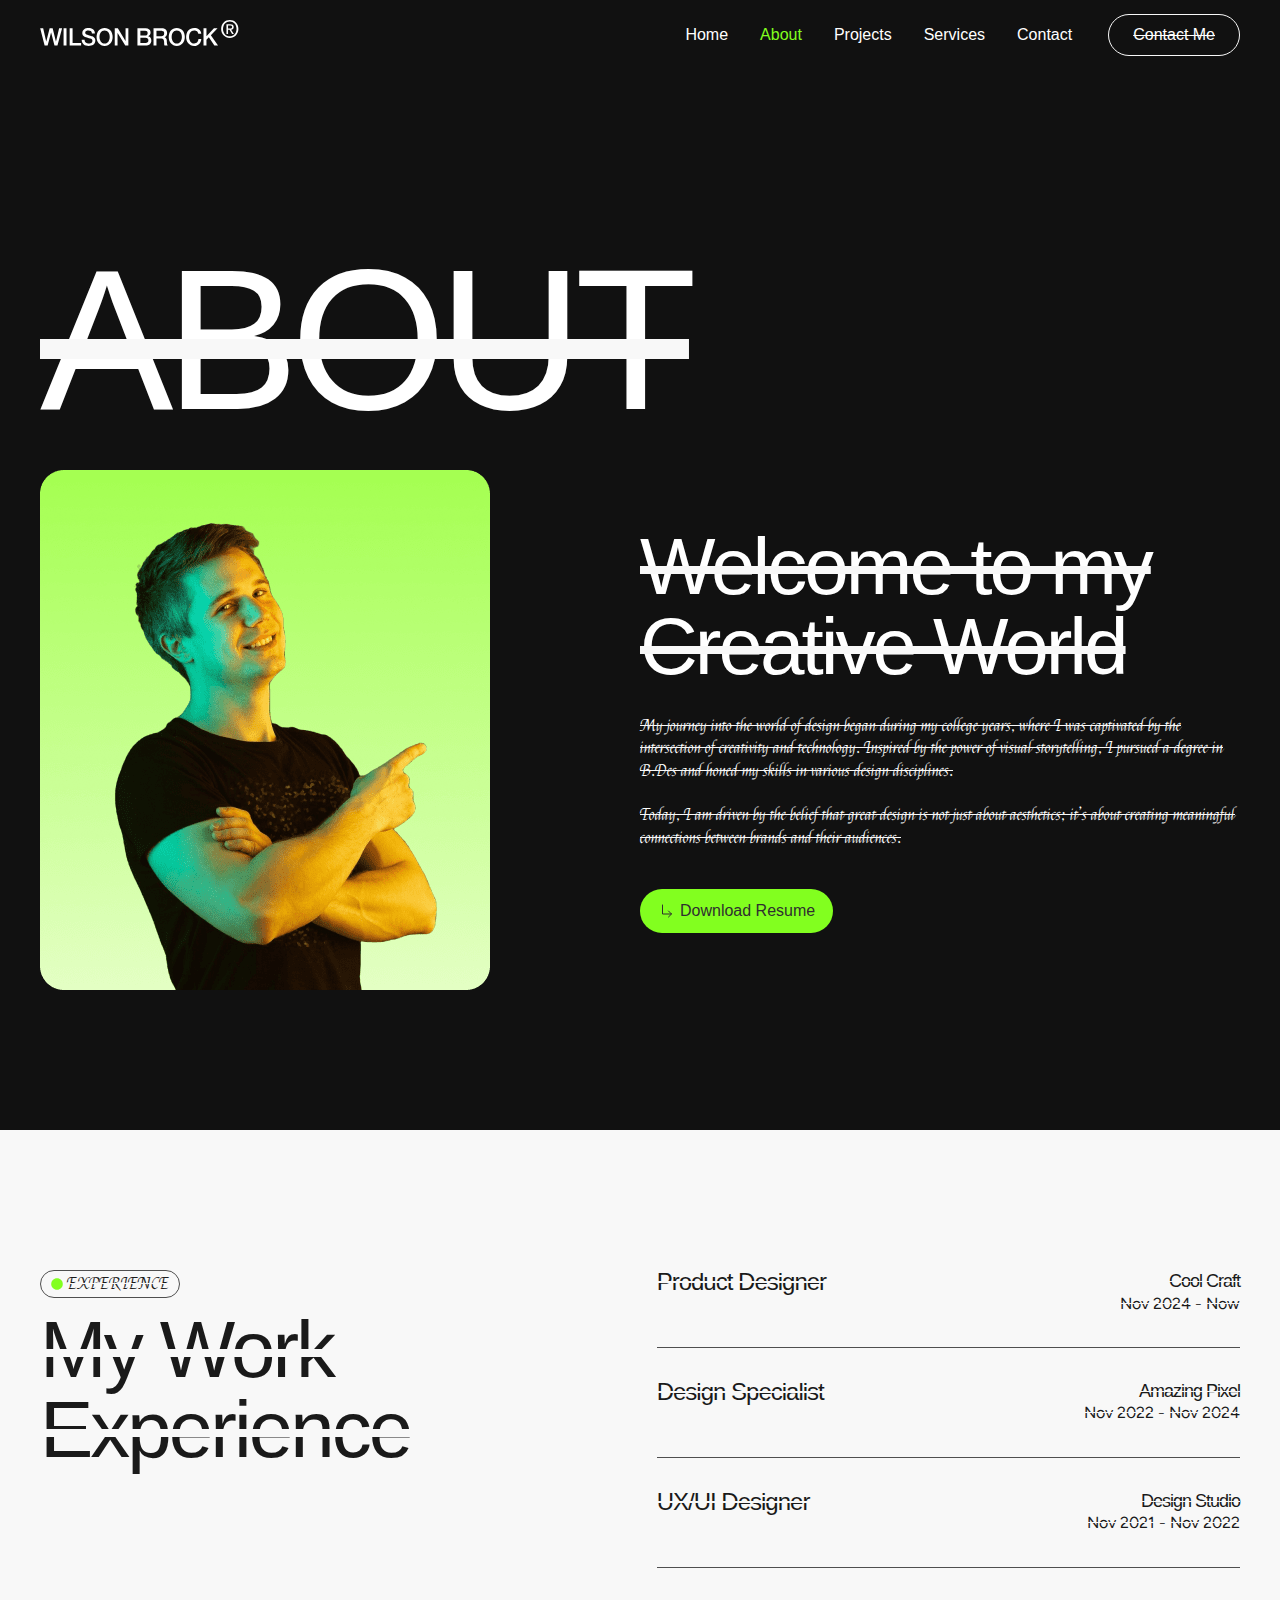
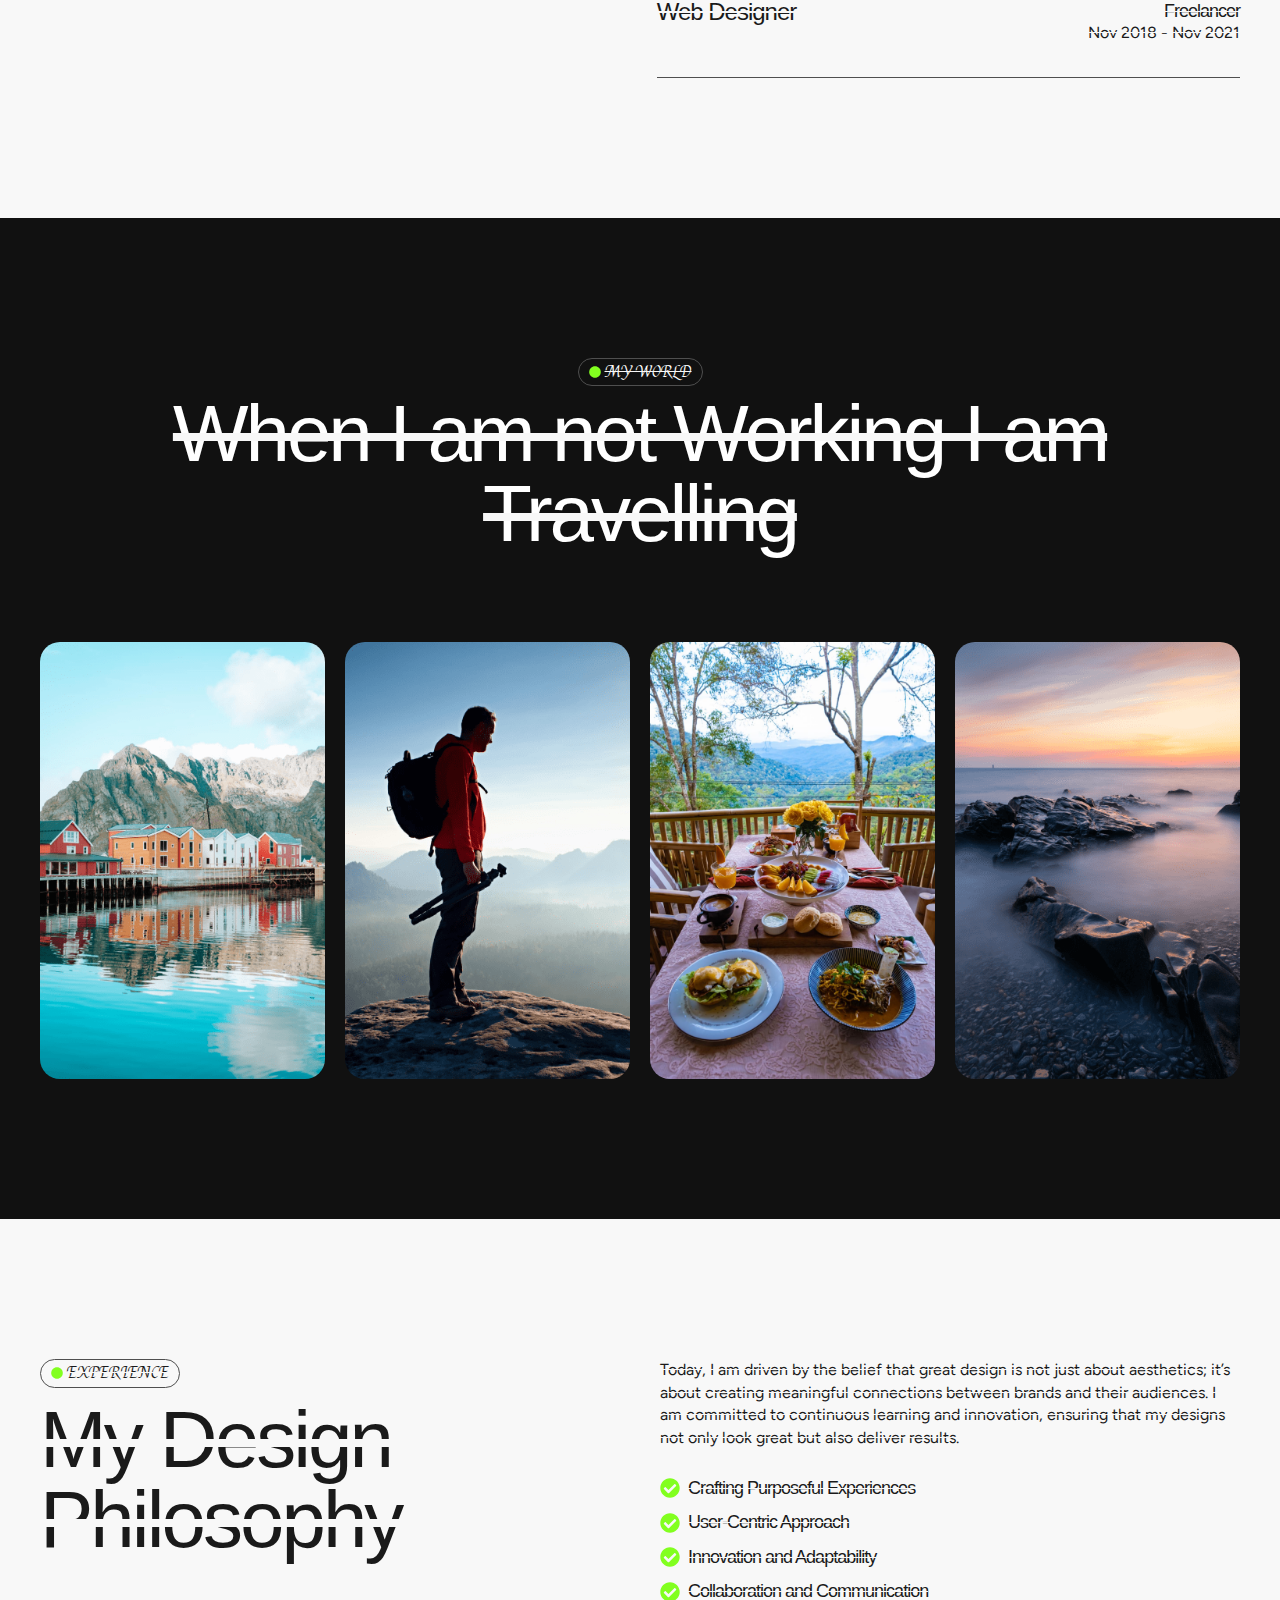
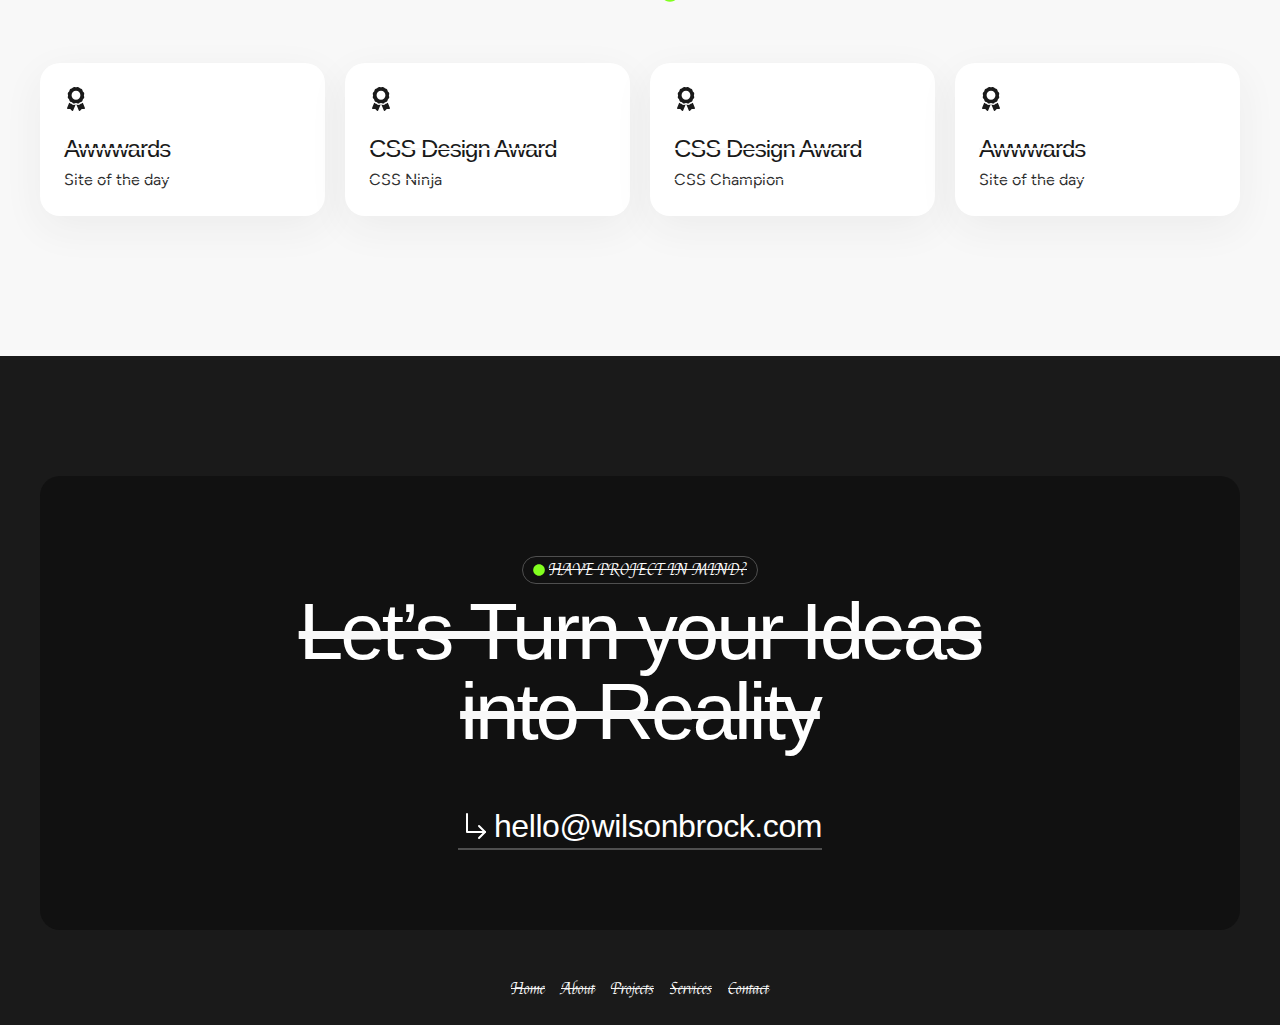
==== commit 87c2ae76: "after smush" ====
--- a/about/index.html
+++ b/about/index.html
@@ -66,11 +66,11 @@
 <style id="global-styles-inline-css">:root{--wp--preset--aspect-ratio--square: 1;--wp--preset--aspect-ratio--4-3: 4/3;--wp--preset--aspect-ratio--3-4: 3/4;--wp--preset--aspect-ratio--3-2: 3/2;--wp--preset--aspect-ratio--2-3: 2/3;--wp--preset--aspect-ratio--16-9: 16/9;--wp--preset--aspect-ratio--9-16: 9/16;--wp--preset--color--black: #000000;--wp--preset--color--cyan-bluish-gray: #abb8c3;--wp--preset--color--white: #ffffff;--wp--preset--color--pale-pink: #f78da7;--wp--preset--color--vivid-red: #cf2e2e;--wp--preset--color--luminous-vivid-orange: #ff6900;--wp--preset--color--luminous-vivid-amber: #fcb900;--wp--preset--color--light-green-cyan: #7bdcb5;--wp--preset--color--vivid-green-cyan: #00d084;--wp--preset--color--pale-cyan-blue: #8ed1fc;--wp--preset--color--vivid-cyan-blue: #0693e3;--wp--preset--color--vivid-purple: #9b51e0;--wp--preset--color--ast-global-color-0: var(--ast-global-color-0);--wp--preset--color--ast-global-color-1: var(--ast-global-color-1);--wp--preset--color--ast-global-color-2: var(--ast-global-color-2);--wp--preset--color--ast-global-color-3: var(--ast-global-color-3);--wp--preset--color--ast-global-color-4: var(--ast-global-color-4);--wp--preset--color--ast-global-color-5: var(--ast-global-color-5);--wp--preset--color--ast-global-color-6: var(--ast-global-color-6);--wp--preset--color--ast-global-color-7: var(--ast-global-color-7);--wp--preset--color--ast-global-color-8: var(--ast-global-color-8);--wp--preset--gradient--vivid-cyan-blue-to-vivid-purple: linear-gradient(135deg,rgba(6,147,227,1) 0%,rgb(155,81,224) 100%);--wp--preset--gradient--light-green-cyan-to-vivid-green-cyan: linear-gradient(135deg,rgb(122,220,180) 0%,rgb(0,208,130) 100%);--wp--preset--gradient--luminous-vivid-amber-to-luminous-vivid-orange: linear-gradient(135deg,rgba(252,185,0,1) 0%,rgba(255,105,0,1) 100%);--wp--preset--gradient--luminous-vivid-orange-to-vivid-red: linear-gradient(135deg,rgba(255,105,0,1) 0%,rgb(207,46,46) 100%);--wp--preset--gradient--very-light-gray-to-cyan-bluish-gray: linear-gradient(135deg,rgb(238,238,238) 0%,rgb(169,184,195) 100%);--wp--preset--gradient--cool-to-warm-spectrum: linear-gradient(135deg,rgb(74,234,220) 0%,rgb(151,120,209) 20%,rgb(207,42,186) 40%,rgb(238,44,130) 60%,rgb(251,105,98) 80%,rgb(254,248,76) 100%);--wp--preset--gradient--blush-light-purple: linear-gradient(135deg,rgb(255,206,236) 0%,rgb(152,150,240) 100%);--wp--preset--gradient--blush-bordeaux: linear-gradient(135deg,rgb(254,205,165) 0%,rgb(254,45,45) 50%,rgb(107,0,62) 100%);--wp--preset--gradient--luminous-dusk: linear-gradient(135deg,rgb(255,203,112) 0%,rgb(199,81,192) 50%,rgb(65,88,208) 100%);--wp--preset--gradient--pale-ocean: linear-gradient(135deg,rgb(255,245,203) 0%,rgb(182,227,212) 50%,rgb(51,167,181) 100%);--wp--preset--gradient--electric-grass: linear-gradient(135deg,rgb(202,248,128) 0%,rgb(113,206,126) 100%);--wp--preset--gradient--midnight: linear-gradient(135deg,rgb(2,3,129) 0%,rgb(40,116,252) 100%);--wp--preset--font-size--small: 13px;--wp--preset--font-size--medium: 20px;--wp--preset--font-size--large: 36px;--wp--preset--font-size--x-large: 42px;--wp--preset--spacing--20: 0.44rem;--wp--preset--spacing--30: 0.67rem;--wp--preset--spacing--40: 1rem;--wp--preset--spacing--50: 1.5rem;--wp--preset--spacing--60: 2.25rem;--wp--preset--spacing--70: 3.38rem;--wp--preset--spacing--80: 5.06rem;--wp--preset--shadow--natural: 6px 6px 9px rgba(0, 0, 0, 0.2);--wp--preset--shadow--deep: 12px 12px 50px rgba(0, 0, 0, 0.4);--wp--preset--shadow--sharp: 6px 6px 0px rgba(0, 0, 0, 0.2);--wp--preset--shadow--outlined: 6px 6px 0px -3px rgba(255, 255, 255, 1), 6px 6px rgba(0, 0, 0, 1);--wp--preset--shadow--crisp: 6px 6px 0px rgba(0, 0, 0, 1);}:root { --wp--style--global--content-size: var(--wp--custom--ast-content-width-size);--wp--style--global--wide-size: var(--wp--custom--ast-wide-width-size); }:where(body) { margin: 0; }.wp-site-blocks > .alignleft { float: left; margin-right: 2em; }.wp-site-blocks > .alignright { float: right; margin-left: 2em; }.wp-site-blocks > .aligncenter { justify-content: center; margin-left: auto; margin-right: auto; }:where(.wp-site-blocks) > * { margin-block-start: 24px; margin-block-end: 0; }:where(.wp-site-blocks) > :first-child { margin-block-start: 0; }:where(.wp-site-blocks) > :last-child { margin-block-end: 0; }:root { --wp--style--block-gap: 24px; }:root :where(.is-layout-flow) > :first-child{margin-block-start: 0;}:root :where(.is-layout-flow) > :last-child{margin-block-end: 0;}:root :where(.is-layout-flow) > *{margin-block-start: 24px;margin-block-end: 0;}:root :where(.is-layout-constrained) > :first-child{margin-block-start: 0;}:root :where(.is-layout-constrained) > :last-child{margin-block-end: 0;}:root :where(.is-layout-constrained) > *{margin-block-start: 24px;margin-block-end: 0;}:root :where(.is-layout-flex){gap: 24px;}:root :where(.is-layout-grid){gap: 24px;}.is-layout-flow > .alignleft{float: left;margin-inline-start: 0;margin-inline-end: 2em;}.is-layout-flow > .alignright{float: right;margin-inline-start: 2em;margin-inline-end: 0;}.is-layout-flow > .aligncenter{margin-left: auto !important;margin-right: auto !important;}.is-layout-constrained > .alignleft{float: left;margin-inline-start: 0;margin-inline-end: 2em;}.is-layout-constrained > .alignright{float: right;margin-inline-start: 2em;margin-inline-end: 0;}.is-layout-constrained > .aligncenter{margin-left: auto !important;margin-right: auto !important;}.is-layout-constrained > :where(:not(.alignleft):not(.alignright):not(.alignfull)){max-width: var(--wp--style--global--content-size);margin-left: auto !important;margin-right: auto !important;}.is-layout-constrained > .alignwide{max-width: var(--wp--style--global--wide-size);}body .is-layout-flex{display: flex;}.is-layout-flex{flex-wrap: wrap;align-items: center;}.is-layout-flex > :is(*, div){margin: 0;}body .is-layout-grid{display: grid;}.is-layout-grid > :is(*, div){margin: 0;}body{padding-top: 0px;padding-right: 0px;padding-bottom: 0px;padding-left: 0px;}a:where(:not(.wp-element-button)){text-decoration: none;}:root :where(.wp-element-button, .wp-block-button__link){background-color: #32373c;border-width: 0;color: #fff;font-family: inherit;font-size: inherit;line-height: inherit;padding: calc(0.667em + 2px) calc(1.333em + 2px);text-decoration: none;}.has-black-color{color: var(--wp--preset--color--black) !important;}.has-cyan-bluish-gray-color{color: var(--wp--preset--color--cyan-bluish-gray) !important;}.has-white-color{color: var(--wp--preset--color--white) !important;}.has-pale-pink-color{color: var(--wp--preset--color--pale-pink) !important;}.has-vivid-red-color{color: var(--wp--preset--color--vivid-red) !important;}.has-luminous-vivid-orange-color{color: var(--wp--preset--color--luminous-vivid-orange) !important;}.has-luminous-vivid-amber-color{color: var(--wp--preset--color--luminous-vivid-amber) !important;}.has-light-green-cyan-color{color: var(--wp--preset--color--light-green-cyan) !important;}.has-vivid-green-cyan-color{color: var(--wp--preset--color--vivid-green-cyan) !important;}.has-pale-cyan-blue-color{color: var(--wp--preset--color--pale-cyan-blue) !important;}.has-vivid-cyan-blue-color{color: var(--wp--preset--color--vivid-cyan-blue) !important;}.has-vivid-purple-color{color: var(--wp--preset--color--vivid-purple) !important;}.has-ast-global-color-0-color{color: var(--wp--preset--color--ast-global-color-0) !important;}.has-ast-global-color-1-color{color: var(--wp--preset--color--ast-global-color-1) !important;}.has-ast-global-color-2-color{color: var(--wp--preset--color--ast-global-color-2) !important;}.has-ast-global-color-3-color{color: var(--wp--preset--color--ast-global-color-3) !important;}.has-ast-global-color-4-color{color: var(--wp--preset--color--ast-global-color-4) !important;}.has-ast-global-color-5-color{color: var(--wp--preset--color--ast-global-color-5) !important;}.has-ast-global-color-6-color{color: var(--wp--preset--color--ast-global-color-6) !important;}.has-ast-global-color-7-color{color: var(--wp--preset--color--ast-global-color-7) !important;}.has-ast-global-color-8-color{color: var(--wp--preset--color--ast-global-color-8) !important;}.has-black-background-color{background-color: var(--wp--preset--color--black) !important;}.has-cyan-bluish-gray-background-color{background-color: var(--wp--preset--color--cyan-bluish-gray) !important;}.has-white-background-color{background-color: var(--wp--preset--color--white) !important;}.has-pale-pink-background-color{background-color: var(--wp--preset--color--pale-pink) !important;}.has-vivid-red-background-color{background-color: var(--wp--preset--color--vivid-red) !important;}.has-luminous-vivid-orange-background-color{background-color: var(--wp--preset--color--luminous-vivid-orange) !important;}.has-luminous-vivid-amber-background-color{background-color: var(--wp--preset--color--luminous-vivid-amber) !important;}.has-light-green-cyan-background-color{background-color: var(--wp--preset--color--light-green-cyan) !important;}.has-vivid-green-cyan-background-color{background-color: var(--wp--preset--color--vivid-green-cyan) !important;}.has-pale-cyan-blue-background-color{background-color: var(--wp--preset--color--pale-cyan-blue) !important;}.has-vivid-cyan-blue-background-color{background-color: var(--wp--preset--color--vivid-cyan-blue) !important;}.has-vivid-purple-background-color{background-color: var(--wp--preset--color--vivid-purple) !important;}.has-ast-global-color-0-background-color{background-color: var(--wp--preset--color--ast-global-color-0) !important;}.has-ast-global-color-1-background-color{background-color: var(--wp--preset--color--ast-global-color-1) !important;}.has-ast-global-color-2-background-color{background-color: var(--wp--preset--color--ast-global-color-2) !important;}.has-ast-global-color-3-background-color{background-color: var(--wp--preset--color--ast-global-color-3) !important;}.has-ast-global-color-4-background-color{background-color: var(--wp--preset--color--ast-global-color-4) !important;}.has-ast-global-color-5-background-color{background-color: var(--wp--preset--color--ast-global-color-5) !important;}.has-ast-global-color-6-background-color{background-color: var(--wp--preset--color--ast-global-color-6) !important;}.has-ast-global-color-7-background-color{background-color: var(--wp--preset--color--ast-global-color-7) !important;}.has-ast-global-color-8-background-color{background-color: var(--wp--preset--color--ast-global-color-8) !important;}.has-black-border-color{border-color: var(--wp--preset--color--black) !important;}.has-cyan-bluish-gray-border-color{border-color: var(--wp--preset--color--cyan-bluish-gray) !important;}.has-white-border-color{border-color: var(--wp--preset--color--white) !important;}.has-pale-pink-border-color{border-color: var(--wp--preset--color--pale-pink) !important;}.has-vivid-red-border-color{border-color: var(--wp--preset--color--vivid-red) !important;}.has-luminous-vivid-orange-border-color{border-color: var(--wp--preset--color--luminous-vivid-orange) !important;}.has-luminous-vivid-amber-border-color{border-color: var(--wp--preset--color--luminous-vivid-amber) !important;}.has-light-green-cyan-border-color{border-color: var(--wp--preset--color--light-green-cyan) !important;}.has-vivid-green-cyan-border-color{border-color: var(--wp--preset--color--vivid-green-cyan) !important;}.has-pale-cyan-blue-border-color{border-color: var(--wp--preset--color--pale-cyan-blue) !important;}.has-vivid-cyan-blue-border-color{border-color: var(--wp--preset--color--vivid-cyan-blue) !important;}.has-vivid-purple-border-color{border-color: var(--wp--preset--color--vivid-purple) !important;}.has-ast-global-color-0-border-color{border-color: var(--wp--preset--color--ast-global-color-0) !important;}.has-ast-global-color-1-border-color{border-color: var(--wp--preset--color--ast-global-color-1) !important;}.has-ast-global-color-2-border-color{border-color: var(--wp--preset--color--ast-global-color-2) !important;}.has-ast-global-color-3-border-color{border-color: var(--wp--preset--color--ast-global-color-3) !important;}.has-ast-global-color-4-border-color{border-color: var(--wp--preset--color--ast-global-color-4) !important;}.has-ast-global-color-5-border-color{border-color: var(--wp--preset--color--ast-global-color-5) !important;}.has-ast-global-color-6-border-color{border-color: var(--wp--preset--color--ast-global-color-6) !important;}.has-ast-global-color-7-border-color{border-color: var(--wp--preset--color--ast-global-color-7) !important;}.has-ast-global-color-8-border-color{border-color: var(--wp--preset--color--ast-global-color-8) !important;}.has-vivid-cyan-blue-to-vivid-purple-gradient-background{background: var(--wp--preset--gradient--vivid-cyan-blue-to-vivid-purple) !important;}.has-light-green-cyan-to-vivid-green-cyan-gradient-background{background: var(--wp--preset--gradient--light-green-cyan-to-vivid-green-cyan) !important;}.has-luminous-vivid-amber-to-luminous-vivid-orange-gradient-background{background: var(--wp--preset--gradient--luminous-vivid-amber-to-luminous-vivid-orange) !important;}.has-luminous-vivid-orange-to-vivid-red-gradient-background{background: var(--wp--preset--gradient--luminous-vivid-orange-to-vivid-red) !important;}.has-very-light-gray-to-cyan-bluish-gray-gradient-background{background: var(--wp--preset--gradient--very-light-gray-to-cyan-bluish-gray) !important;}.has-cool-to-warm-spectrum-gradient-background{background: var(--wp--preset--gradient--cool-to-warm-spectrum) !important;}.has-blush-light-purple-gradient-background{background: var(--wp--preset--gradient--blush-light-purple) !important;}.has-blush-bordeaux-gradient-background{background: var(--wp--preset--gradient--blush-bordeaux) !important;}.has-luminous-dusk-gradient-background{background: var(--wp--preset--gradient--luminous-dusk) !important;}.has-pale-ocean-gradient-background{background: var(--wp--preset--gradient--pale-ocean) !important;}.has-electric-grass-gradient-background{background: var(--wp--preset--gradient--electric-grass) !important;}.has-midnight-gradient-background{background: var(--wp--preset--gradient--midnight) !important;}.has-small-font-size{font-size: var(--wp--preset--font-size--small) !important;}.has-medium-font-size{font-size: var(--wp--preset--font-size--medium) !important;}.has-large-font-size{font-size: var(--wp--preset--font-size--large) !important;}.has-x-large-font-size{font-size: var(--wp--preset--font-size--x-large) !important;}
 :root :where(.wp-block-pullquote){font-size: 1.5em;line-height: 1.6;}</style>
 <link rel="stylesheet" id="elementor-frontend-css" href="./../wp-content/plugins/elementor/assets/css/frontend.min.css?ver=3.28.3" media="all">
-<link rel="stylesheet" id="elementor-post-177-css" href="./../wp-content/uploads/elementor/css/post-177.css?ver=1743603612" media="all">
+<link rel="stylesheet" id="elementor-post-177-css" href="./../wp-content/uploads/elementor/css/post-177.css?ver=1743607631" media="all">
 <link rel="stylesheet" id="widget-heading-css" href="./../wp-content/plugins/elementor/assets/css/widget-heading.min.css?ver=3.28.3" media="all">
 <link rel="stylesheet" id="widget-image-css" href="./../wp-content/plugins/elementor/assets/css/widget-image.min.css?ver=3.28.3" media="all">
 <link rel="stylesheet" id="widget-icon-box-css" href="./../wp-content/plugins/elementor/assets/css/widget-icon-box.min.css?ver=3.28.3" media="all">
-<link rel="stylesheet" id="elementor-post-14-css" href="./../wp-content/uploads/elementor/css/post-14.css?ver=1743603631" media="all">
+<link rel="stylesheet" id="elementor-post-14-css" href="./../wp-content/uploads/elementor/css/post-14.css?ver=1743608229" media="all">
 <link rel="stylesheet" id="elementor-gf-local-roboto-css" href="./../wp-content/uploads/elementor/google-fonts/css/roboto.css?ver=1743591659" media="all">
 <link rel="stylesheet" id="elementor-gf-local-robotoslab-css" href="./../wp-content/uploads/elementor/google-fonts/css/robotoslab.css?ver=1743591674" media="all">
 <link rel="stylesheet" id="elementor-gf-local-figtree-css" href="./../wp-content/uploads/elementor/google-fonts/css/figtree.css?ver=1743591681" media="all">
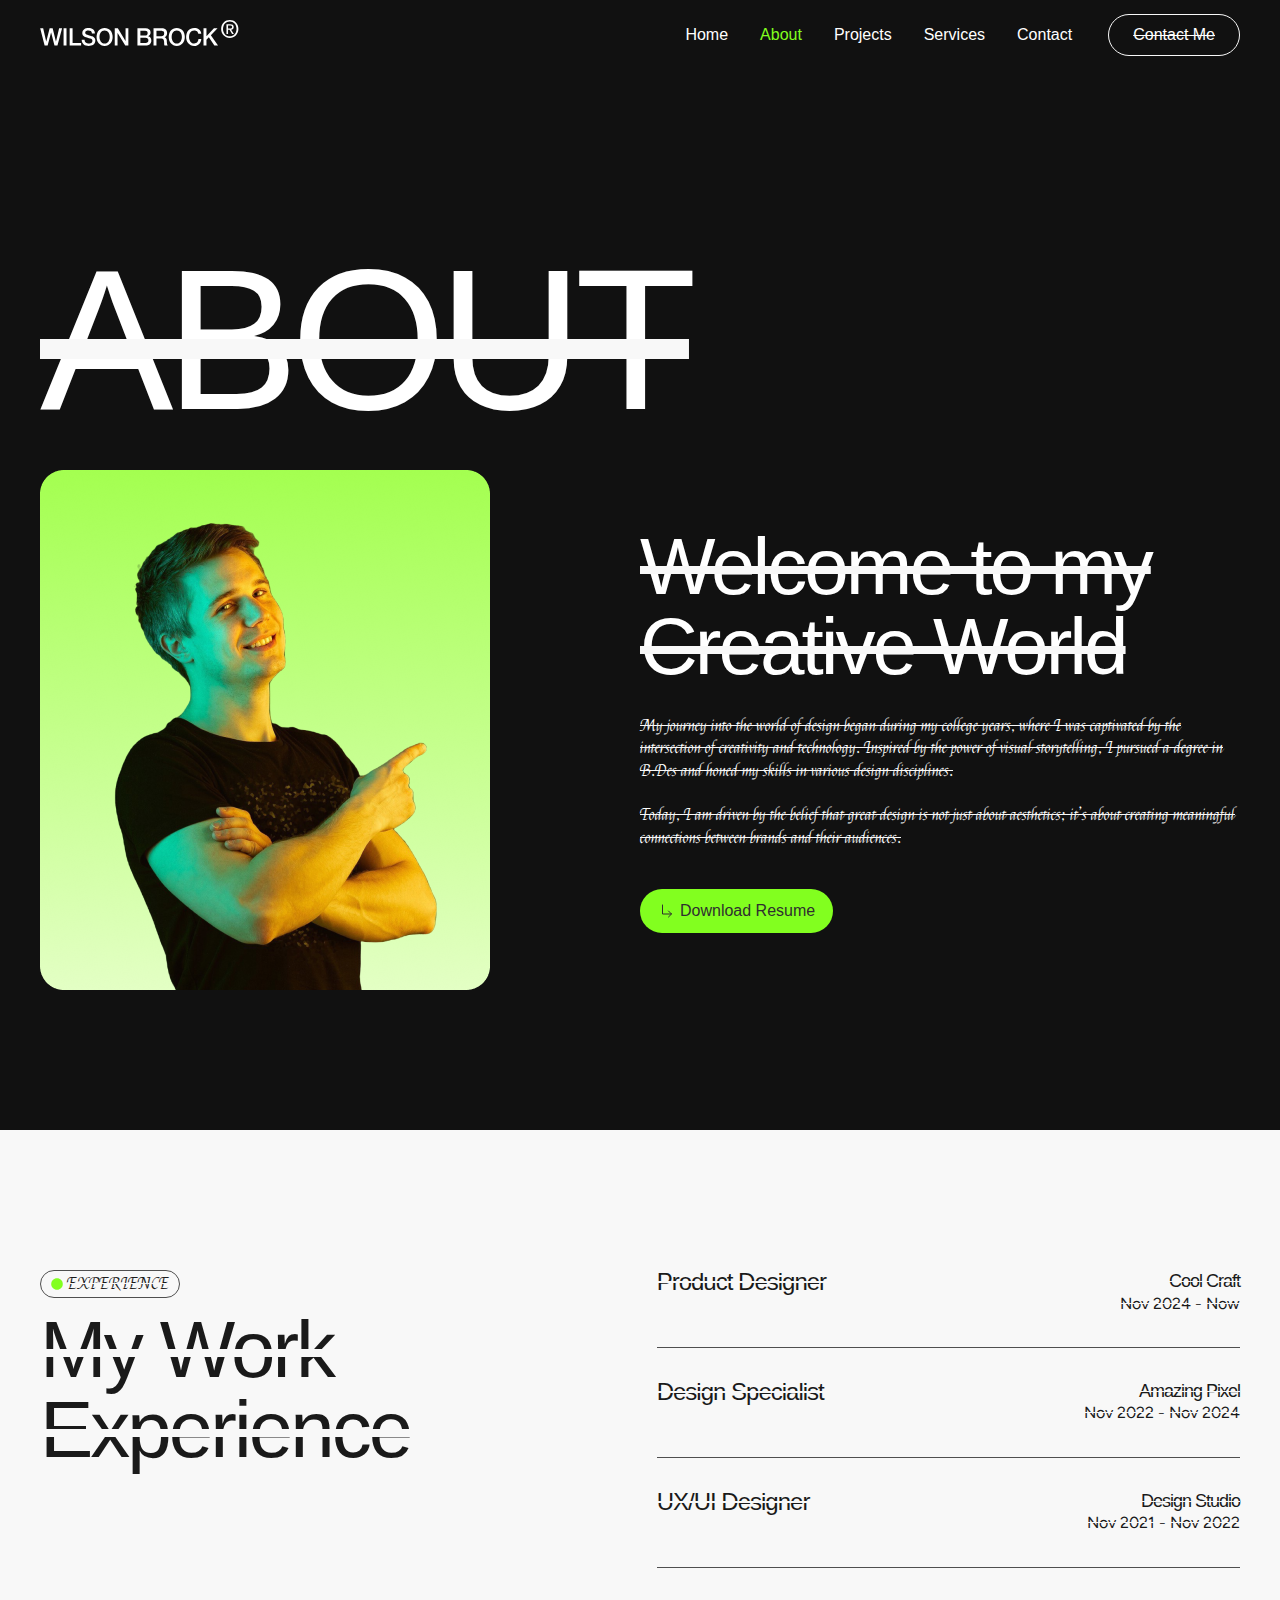
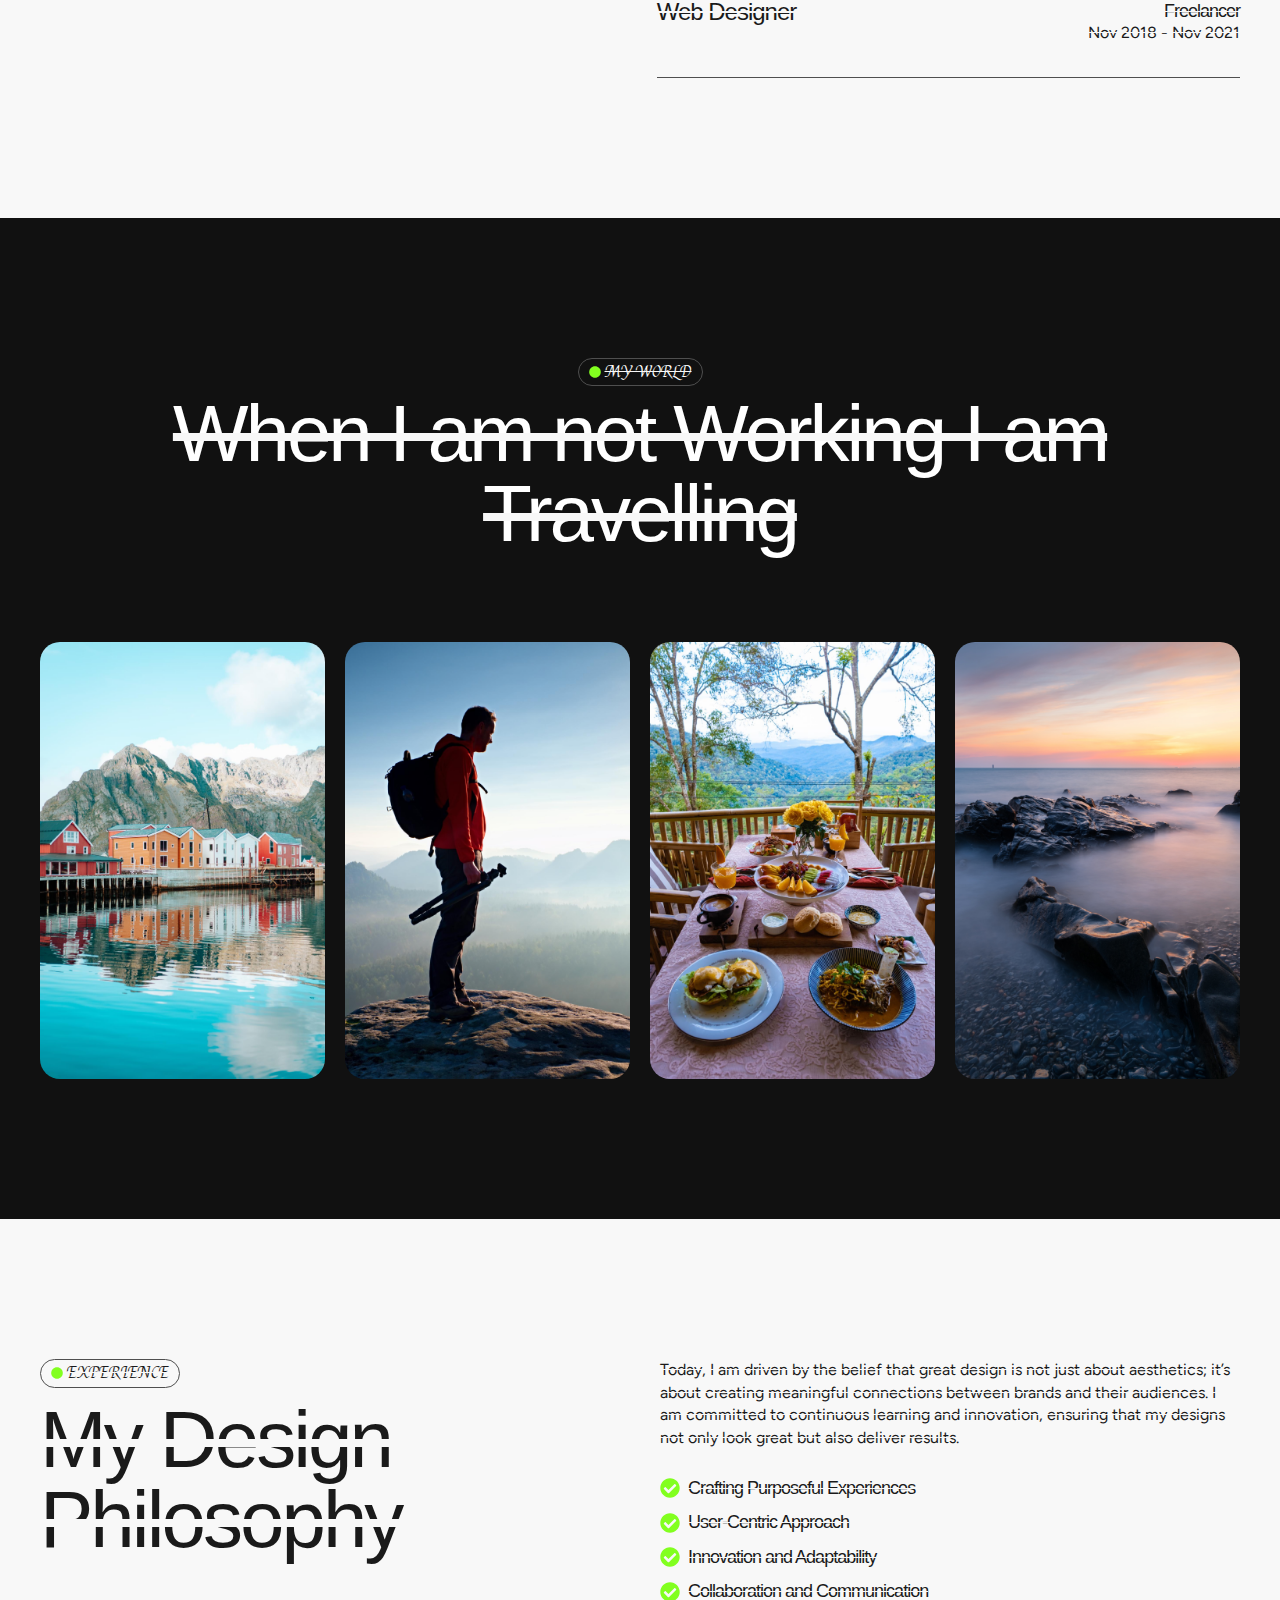
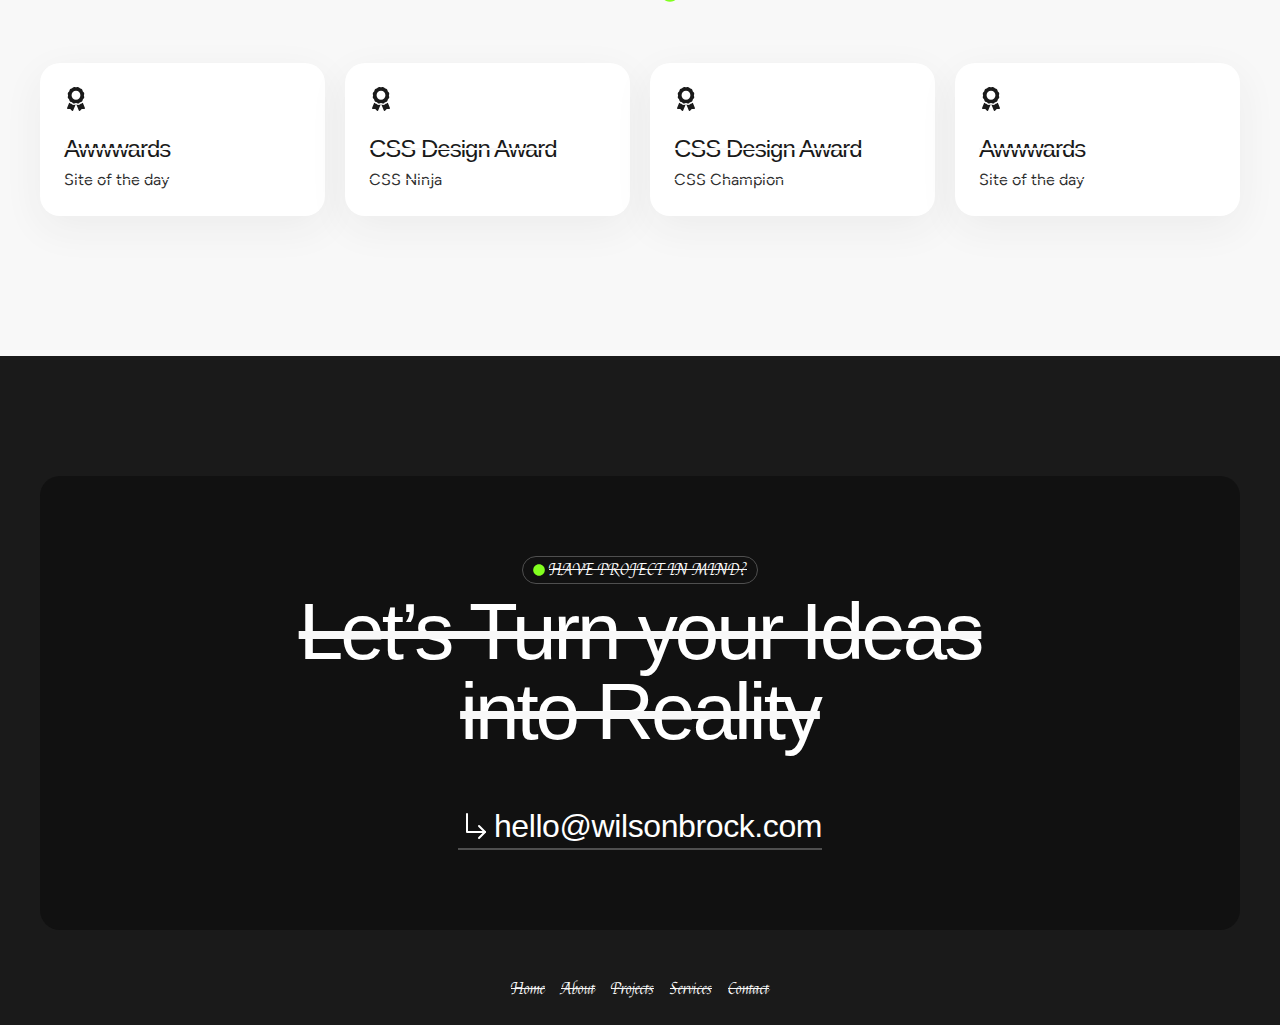
==== commit 5034ee24: "back to default" ====
--- a/about/index.html
+++ b/about/index.html
@@ -66,11 +66,11 @@
 <style id="global-styles-inline-css">:root{--wp--preset--aspect-ratio--square: 1;--wp--preset--aspect-ratio--4-3: 4/3;--wp--preset--aspect-ratio--3-4: 3/4;--wp--preset--aspect-ratio--3-2: 3/2;--wp--preset--aspect-ratio--2-3: 2/3;--wp--preset--aspect-ratio--16-9: 16/9;--wp--preset--aspect-ratio--9-16: 9/16;--wp--preset--color--black: #000000;--wp--preset--color--cyan-bluish-gray: #abb8c3;--wp--preset--color--white: #ffffff;--wp--preset--color--pale-pink: #f78da7;--wp--preset--color--vivid-red: #cf2e2e;--wp--preset--color--luminous-vivid-orange: #ff6900;--wp--preset--color--luminous-vivid-amber: #fcb900;--wp--preset--color--light-green-cyan: #7bdcb5;--wp--preset--color--vivid-green-cyan: #00d084;--wp--preset--color--pale-cyan-blue: #8ed1fc;--wp--preset--color--vivid-cyan-blue: #0693e3;--wp--preset--color--vivid-purple: #9b51e0;--wp--preset--color--ast-global-color-0: var(--ast-global-color-0);--wp--preset--color--ast-global-color-1: var(--ast-global-color-1);--wp--preset--color--ast-global-color-2: var(--ast-global-color-2);--wp--preset--color--ast-global-color-3: var(--ast-global-color-3);--wp--preset--color--ast-global-color-4: var(--ast-global-color-4);--wp--preset--color--ast-global-color-5: var(--ast-global-color-5);--wp--preset--color--ast-global-color-6: var(--ast-global-color-6);--wp--preset--color--ast-global-color-7: var(--ast-global-color-7);--wp--preset--color--ast-global-color-8: var(--ast-global-color-8);--wp--preset--gradient--vivid-cyan-blue-to-vivid-purple: linear-gradient(135deg,rgba(6,147,227,1) 0%,rgb(155,81,224) 100%);--wp--preset--gradient--light-green-cyan-to-vivid-green-cyan: linear-gradient(135deg,rgb(122,220,180) 0%,rgb(0,208,130) 100%);--wp--preset--gradient--luminous-vivid-amber-to-luminous-vivid-orange: linear-gradient(135deg,rgba(252,185,0,1) 0%,rgba(255,105,0,1) 100%);--wp--preset--gradient--luminous-vivid-orange-to-vivid-red: linear-gradient(135deg,rgba(255,105,0,1) 0%,rgb(207,46,46) 100%);--wp--preset--gradient--very-light-gray-to-cyan-bluish-gray: linear-gradient(135deg,rgb(238,238,238) 0%,rgb(169,184,195) 100%);--wp--preset--gradient--cool-to-warm-spectrum: linear-gradient(135deg,rgb(74,234,220) 0%,rgb(151,120,209) 20%,rgb(207,42,186) 40%,rgb(238,44,130) 60%,rgb(251,105,98) 80%,rgb(254,248,76) 100%);--wp--preset--gradient--blush-light-purple: linear-gradient(135deg,rgb(255,206,236) 0%,rgb(152,150,240) 100%);--wp--preset--gradient--blush-bordeaux: linear-gradient(135deg,rgb(254,205,165) 0%,rgb(254,45,45) 50%,rgb(107,0,62) 100%);--wp--preset--gradient--luminous-dusk: linear-gradient(135deg,rgb(255,203,112) 0%,rgb(199,81,192) 50%,rgb(65,88,208) 100%);--wp--preset--gradient--pale-ocean: linear-gradient(135deg,rgb(255,245,203) 0%,rgb(182,227,212) 50%,rgb(51,167,181) 100%);--wp--preset--gradient--electric-grass: linear-gradient(135deg,rgb(202,248,128) 0%,rgb(113,206,126) 100%);--wp--preset--gradient--midnight: linear-gradient(135deg,rgb(2,3,129) 0%,rgb(40,116,252) 100%);--wp--preset--font-size--small: 13px;--wp--preset--font-size--medium: 20px;--wp--preset--font-size--large: 36px;--wp--preset--font-size--x-large: 42px;--wp--preset--spacing--20: 0.44rem;--wp--preset--spacing--30: 0.67rem;--wp--preset--spacing--40: 1rem;--wp--preset--spacing--50: 1.5rem;--wp--preset--spacing--60: 2.25rem;--wp--preset--spacing--70: 3.38rem;--wp--preset--spacing--80: 5.06rem;--wp--preset--shadow--natural: 6px 6px 9px rgba(0, 0, 0, 0.2);--wp--preset--shadow--deep: 12px 12px 50px rgba(0, 0, 0, 0.4);--wp--preset--shadow--sharp: 6px 6px 0px rgba(0, 0, 0, 0.2);--wp--preset--shadow--outlined: 6px 6px 0px -3px rgba(255, 255, 255, 1), 6px 6px rgba(0, 0, 0, 1);--wp--preset--shadow--crisp: 6px 6px 0px rgba(0, 0, 0, 1);}:root { --wp--style--global--content-size: var(--wp--custom--ast-content-width-size);--wp--style--global--wide-size: var(--wp--custom--ast-wide-width-size); }:where(body) { margin: 0; }.wp-site-blocks > .alignleft { float: left; margin-right: 2em; }.wp-site-blocks > .alignright { float: right; margin-left: 2em; }.wp-site-blocks > .aligncenter { justify-content: center; margin-left: auto; margin-right: auto; }:where(.wp-site-blocks) > * { margin-block-start: 24px; margin-block-end: 0; }:where(.wp-site-blocks) > :first-child { margin-block-start: 0; }:where(.wp-site-blocks) > :last-child { margin-block-end: 0; }:root { --wp--style--block-gap: 24px; }:root :where(.is-layout-flow) > :first-child{margin-block-start: 0;}:root :where(.is-layout-flow) > :last-child{margin-block-end: 0;}:root :where(.is-layout-flow) > *{margin-block-start: 24px;margin-block-end: 0;}:root :where(.is-layout-constrained) > :first-child{margin-block-start: 0;}:root :where(.is-layout-constrained) > :last-child{margin-block-end: 0;}:root :where(.is-layout-constrained) > *{margin-block-start: 24px;margin-block-end: 0;}:root :where(.is-layout-flex){gap: 24px;}:root :where(.is-layout-grid){gap: 24px;}.is-layout-flow > .alignleft{float: left;margin-inline-start: 0;margin-inline-end: 2em;}.is-layout-flow > .alignright{float: right;margin-inline-start: 2em;margin-inline-end: 0;}.is-layout-flow > .aligncenter{margin-left: auto !important;margin-right: auto !important;}.is-layout-constrained > .alignleft{float: left;margin-inline-start: 0;margin-inline-end: 2em;}.is-layout-constrained > .alignright{float: right;margin-inline-start: 2em;margin-inline-end: 0;}.is-layout-constrained > .aligncenter{margin-left: auto !important;margin-right: auto !important;}.is-layout-constrained > :where(:not(.alignleft):not(.alignright):not(.alignfull)){max-width: var(--wp--style--global--content-size);margin-left: auto !important;margin-right: auto !important;}.is-layout-constrained > .alignwide{max-width: var(--wp--style--global--wide-size);}body .is-layout-flex{display: flex;}.is-layout-flex{flex-wrap: wrap;align-items: center;}.is-layout-flex > :is(*, div){margin: 0;}body .is-layout-grid{display: grid;}.is-layout-grid > :is(*, div){margin: 0;}body{padding-top: 0px;padding-right: 0px;padding-bottom: 0px;padding-left: 0px;}a:where(:not(.wp-element-button)){text-decoration: none;}:root :where(.wp-element-button, .wp-block-button__link){background-color: #32373c;border-width: 0;color: #fff;font-family: inherit;font-size: inherit;line-height: inherit;padding: calc(0.667em + 2px) calc(1.333em + 2px);text-decoration: none;}.has-black-color{color: var(--wp--preset--color--black) !important;}.has-cyan-bluish-gray-color{color: var(--wp--preset--color--cyan-bluish-gray) !important;}.has-white-color{color: var(--wp--preset--color--white) !important;}.has-pale-pink-color{color: var(--wp--preset--color--pale-pink) !important;}.has-vivid-red-color{color: var(--wp--preset--color--vivid-red) !important;}.has-luminous-vivid-orange-color{color: var(--wp--preset--color--luminous-vivid-orange) !important;}.has-luminous-vivid-amber-color{color: var(--wp--preset--color--luminous-vivid-amber) !important;}.has-light-green-cyan-color{color: var(--wp--preset--color--light-green-cyan) !important;}.has-vivid-green-cyan-color{color: var(--wp--preset--color--vivid-green-cyan) !important;}.has-pale-cyan-blue-color{color: var(--wp--preset--color--pale-cyan-blue) !important;}.has-vivid-cyan-blue-color{color: var(--wp--preset--color--vivid-cyan-blue) !important;}.has-vivid-purple-color{color: var(--wp--preset--color--vivid-purple) !important;}.has-ast-global-color-0-color{color: var(--wp--preset--color--ast-global-color-0) !important;}.has-ast-global-color-1-color{color: var(--wp--preset--color--ast-global-color-1) !important;}.has-ast-global-color-2-color{color: var(--wp--preset--color--ast-global-color-2) !important;}.has-ast-global-color-3-color{color: var(--wp--preset--color--ast-global-color-3) !important;}.has-ast-global-color-4-color{color: var(--wp--preset--color--ast-global-color-4) !important;}.has-ast-global-color-5-color{color: var(--wp--preset--color--ast-global-color-5) !important;}.has-ast-global-color-6-color{color: var(--wp--preset--color--ast-global-color-6) !important;}.has-ast-global-color-7-color{color: var(--wp--preset--color--ast-global-color-7) !important;}.has-ast-global-color-8-color{color: var(--wp--preset--color--ast-global-color-8) !important;}.has-black-background-color{background-color: var(--wp--preset--color--black) !important;}.has-cyan-bluish-gray-background-color{background-color: var(--wp--preset--color--cyan-bluish-gray) !important;}.has-white-background-color{background-color: var(--wp--preset--color--white) !important;}.has-pale-pink-background-color{background-color: var(--wp--preset--color--pale-pink) !important;}.has-vivid-red-background-color{background-color: var(--wp--preset--color--vivid-red) !important;}.has-luminous-vivid-orange-background-color{background-color: var(--wp--preset--color--luminous-vivid-orange) !important;}.has-luminous-vivid-amber-background-color{background-color: var(--wp--preset--color--luminous-vivid-amber) !important;}.has-light-green-cyan-background-color{background-color: var(--wp--preset--color--light-green-cyan) !important;}.has-vivid-green-cyan-background-color{background-color: var(--wp--preset--color--vivid-green-cyan) !important;}.has-pale-cyan-blue-background-color{background-color: var(--wp--preset--color--pale-cyan-blue) !important;}.has-vivid-cyan-blue-background-color{background-color: var(--wp--preset--color--vivid-cyan-blue) !important;}.has-vivid-purple-background-color{background-color: var(--wp--preset--color--vivid-purple) !important;}.has-ast-global-color-0-background-color{background-color: var(--wp--preset--color--ast-global-color-0) !important;}.has-ast-global-color-1-background-color{background-color: var(--wp--preset--color--ast-global-color-1) !important;}.has-ast-global-color-2-background-color{background-color: var(--wp--preset--color--ast-global-color-2) !important;}.has-ast-global-color-3-background-color{background-color: var(--wp--preset--color--ast-global-color-3) !important;}.has-ast-global-color-4-background-color{background-color: var(--wp--preset--color--ast-global-color-4) !important;}.has-ast-global-color-5-background-color{background-color: var(--wp--preset--color--ast-global-color-5) !important;}.has-ast-global-color-6-background-color{background-color: var(--wp--preset--color--ast-global-color-6) !important;}.has-ast-global-color-7-background-color{background-color: var(--wp--preset--color--ast-global-color-7) !important;}.has-ast-global-color-8-background-color{background-color: var(--wp--preset--color--ast-global-color-8) !important;}.has-black-border-color{border-color: var(--wp--preset--color--black) !important;}.has-cyan-bluish-gray-border-color{border-color: var(--wp--preset--color--cyan-bluish-gray) !important;}.has-white-border-color{border-color: var(--wp--preset--color--white) !important;}.has-pale-pink-border-color{border-color: var(--wp--preset--color--pale-pink) !important;}.has-vivid-red-border-color{border-color: var(--wp--preset--color--vivid-red) !important;}.has-luminous-vivid-orange-border-color{border-color: var(--wp--preset--color--luminous-vivid-orange) !important;}.has-luminous-vivid-amber-border-color{border-color: var(--wp--preset--color--luminous-vivid-amber) !important;}.has-light-green-cyan-border-color{border-color: var(--wp--preset--color--light-green-cyan) !important;}.has-vivid-green-cyan-border-color{border-color: var(--wp--preset--color--vivid-green-cyan) !important;}.has-pale-cyan-blue-border-color{border-color: var(--wp--preset--color--pale-cyan-blue) !important;}.has-vivid-cyan-blue-border-color{border-color: var(--wp--preset--color--vivid-cyan-blue) !important;}.has-vivid-purple-border-color{border-color: var(--wp--preset--color--vivid-purple) !important;}.has-ast-global-color-0-border-color{border-color: var(--wp--preset--color--ast-global-color-0) !important;}.has-ast-global-color-1-border-color{border-color: var(--wp--preset--color--ast-global-color-1) !important;}.has-ast-global-color-2-border-color{border-color: var(--wp--preset--color--ast-global-color-2) !important;}.has-ast-global-color-3-border-color{border-color: var(--wp--preset--color--ast-global-color-3) !important;}.has-ast-global-color-4-border-color{border-color: var(--wp--preset--color--ast-global-color-4) !important;}.has-ast-global-color-5-border-color{border-color: var(--wp--preset--color--ast-global-color-5) !important;}.has-ast-global-color-6-border-color{border-color: var(--wp--preset--color--ast-global-color-6) !important;}.has-ast-global-color-7-border-color{border-color: var(--wp--preset--color--ast-global-color-7) !important;}.has-ast-global-color-8-border-color{border-color: var(--wp--preset--color--ast-global-color-8) !important;}.has-vivid-cyan-blue-to-vivid-purple-gradient-background{background: var(--wp--preset--gradient--vivid-cyan-blue-to-vivid-purple) !important;}.has-light-green-cyan-to-vivid-green-cyan-gradient-background{background: var(--wp--preset--gradient--light-green-cyan-to-vivid-green-cyan) !important;}.has-luminous-vivid-amber-to-luminous-vivid-orange-gradient-background{background: var(--wp--preset--gradient--luminous-vivid-amber-to-luminous-vivid-orange) !important;}.has-luminous-vivid-orange-to-vivid-red-gradient-background{background: var(--wp--preset--gradient--luminous-vivid-orange-to-vivid-red) !important;}.has-very-light-gray-to-cyan-bluish-gray-gradient-background{background: var(--wp--preset--gradient--very-light-gray-to-cyan-bluish-gray) !important;}.has-cool-to-warm-spectrum-gradient-background{background: var(--wp--preset--gradient--cool-to-warm-spectrum) !important;}.has-blush-light-purple-gradient-background{background: var(--wp--preset--gradient--blush-light-purple) !important;}.has-blush-bordeaux-gradient-background{background: var(--wp--preset--gradient--blush-bordeaux) !important;}.has-luminous-dusk-gradient-background{background: var(--wp--preset--gradient--luminous-dusk) !important;}.has-pale-ocean-gradient-background{background: var(--wp--preset--gradient--pale-ocean) !important;}.has-electric-grass-gradient-background{background: var(--wp--preset--gradient--electric-grass) !important;}.has-midnight-gradient-background{background: var(--wp--preset--gradient--midnight) !important;}.has-small-font-size{font-size: var(--wp--preset--font-size--small) !important;}.has-medium-font-size{font-size: var(--wp--preset--font-size--medium) !important;}.has-large-font-size{font-size: var(--wp--preset--font-size--large) !important;}.has-x-large-font-size{font-size: var(--wp--preset--font-size--x-large) !important;}
 :root :where(.wp-block-pullquote){font-size: 1.5em;line-height: 1.6;}</style>
 <link rel="stylesheet" id="elementor-frontend-css" href="./../wp-content/plugins/elementor/assets/css/frontend.min.css?ver=3.28.3" media="all">
-<link rel="stylesheet" id="elementor-post-177-css" href="./../wp-content/uploads/elementor/css/post-177.css?ver=1743607631" media="all">
+<link rel="stylesheet" id="elementor-post-177-css" href="./../wp-content/uploads/elementor/css/post-177.css?ver=1743603612" media="all">
 <link rel="stylesheet" id="widget-heading-css" href="./../wp-content/plugins/elementor/assets/css/widget-heading.min.css?ver=3.28.3" media="all">
 <link rel="stylesheet" id="widget-image-css" href="./../wp-content/plugins/elementor/assets/css/widget-image.min.css?ver=3.28.3" media="all">
 <link rel="stylesheet" id="widget-icon-box-css" href="./../wp-content/plugins/elementor/assets/css/widget-icon-box.min.css?ver=3.28.3" media="all">
-<link rel="stylesheet" id="elementor-post-14-css" href="./../wp-content/uploads/elementor/css/post-14.css?ver=1743608229" media="all">
+<link rel="stylesheet" id="elementor-post-14-css" href="./../wp-content/uploads/elementor/css/post-14.css?ver=1743603631" media="all">
 <link rel="stylesheet" id="elementor-gf-local-roboto-css" href="./../wp-content/uploads/elementor/google-fonts/css/roboto.css?ver=1743591659" media="all">
 <link rel="stylesheet" id="elementor-gf-local-robotoslab-css" href="./../wp-content/uploads/elementor/google-fonts/css/robotoslab.css?ver=1743591674" media="all">
 <link rel="stylesheet" id="elementor-gf-local-figtree-css" href="./../wp-content/uploads/elementor/google-fonts/css/figtree.css?ver=1743591681" media="all">
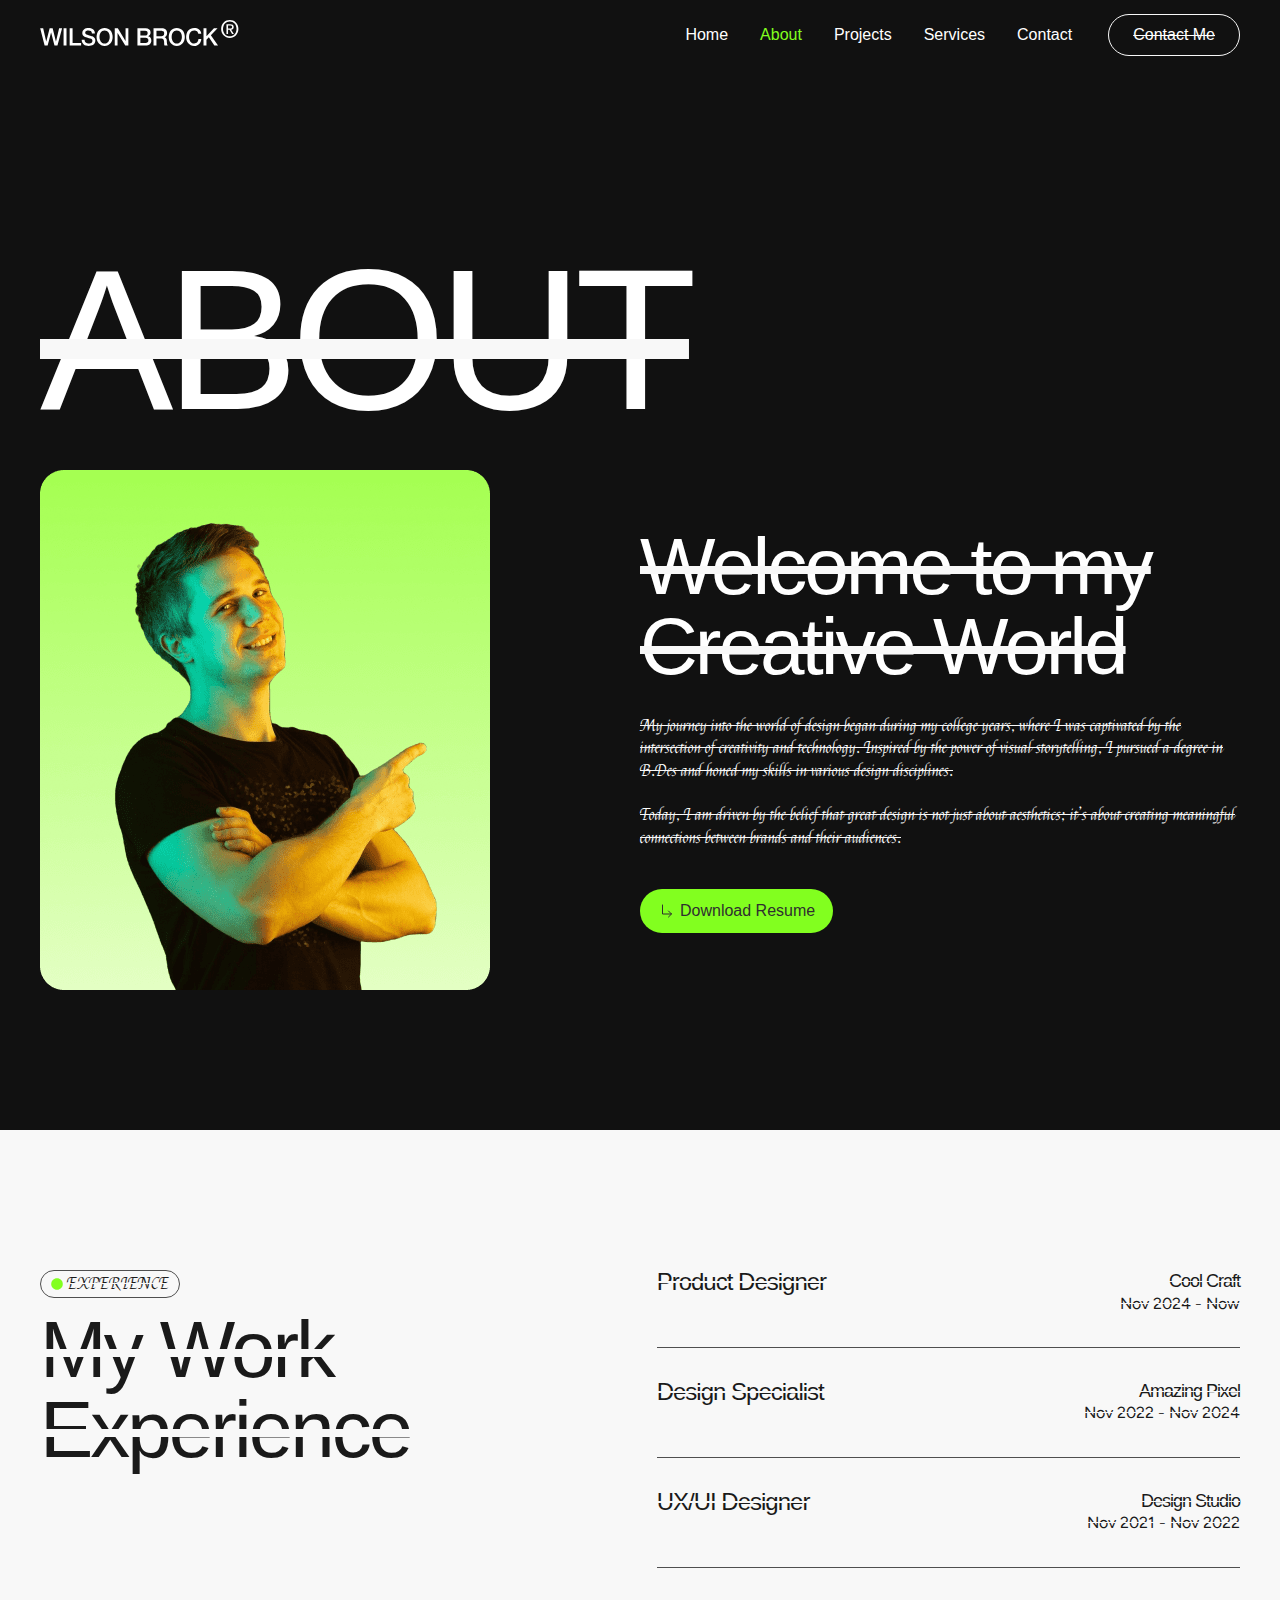
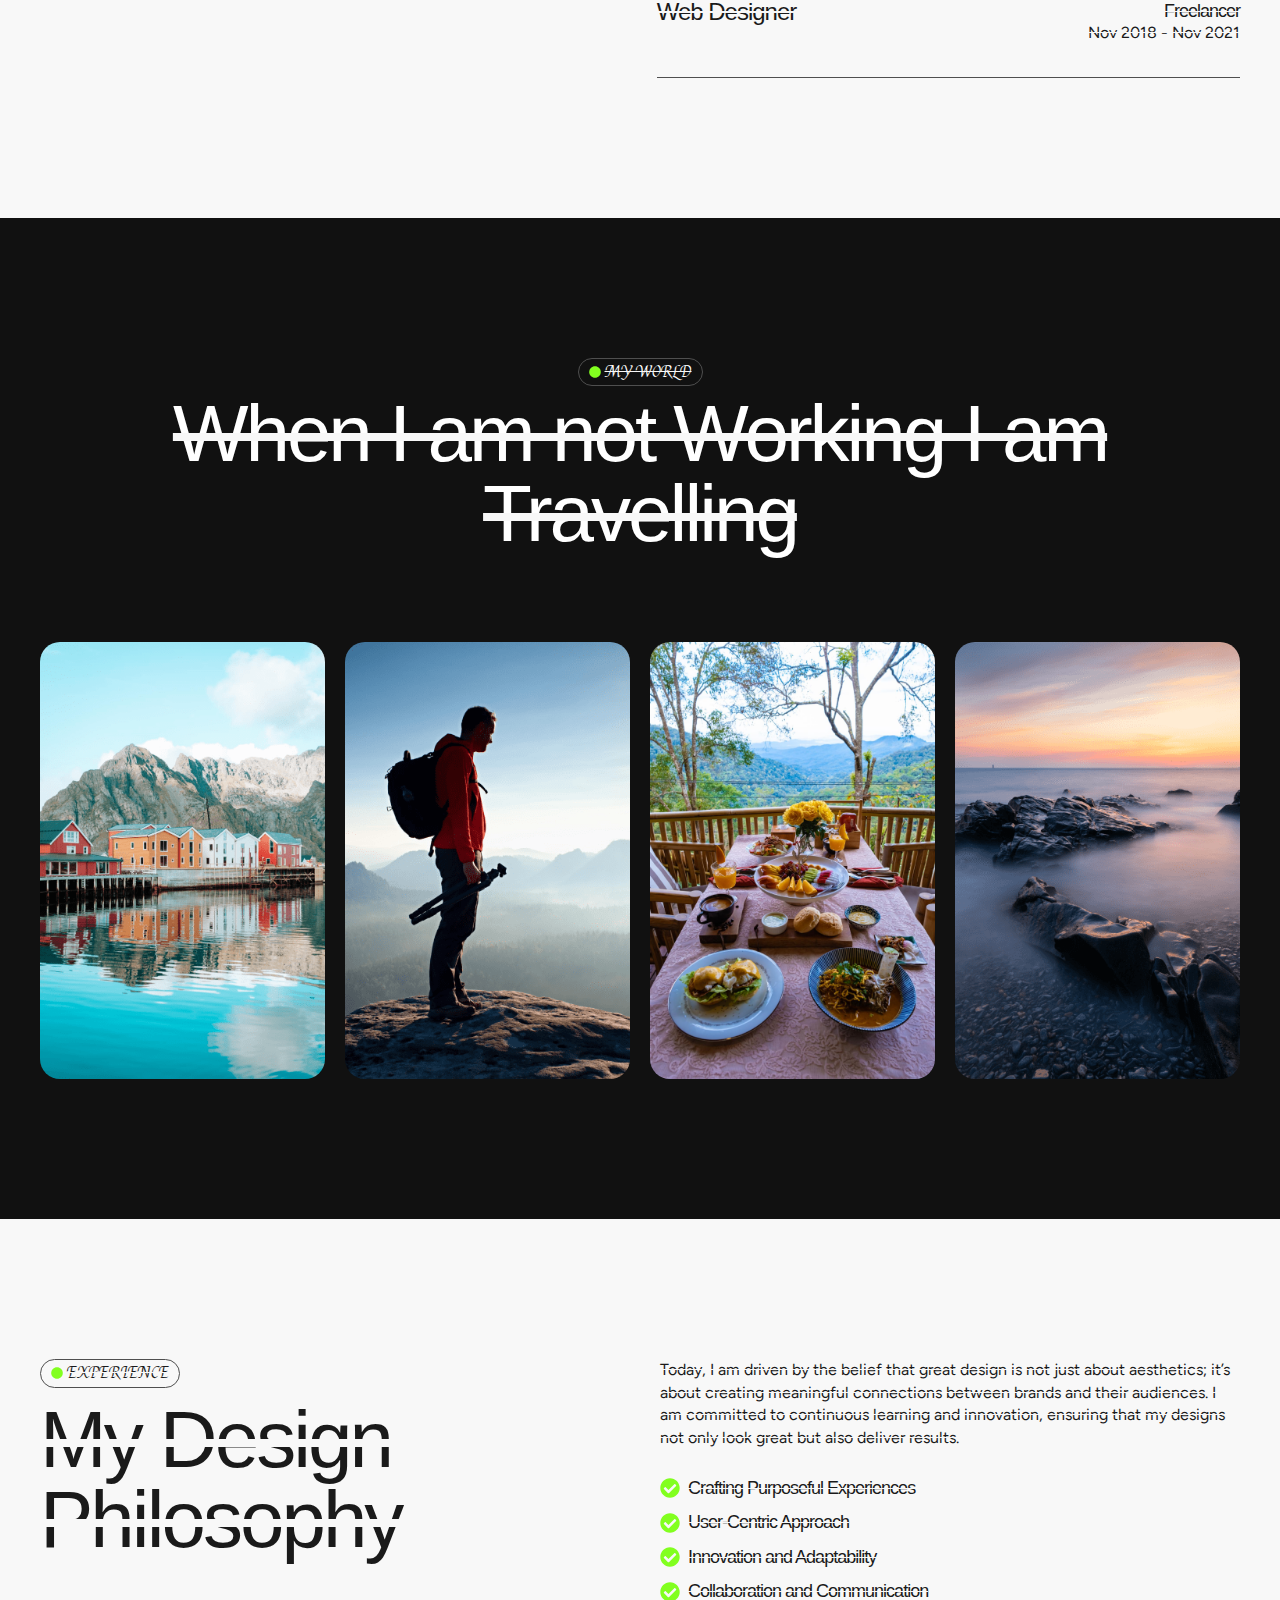
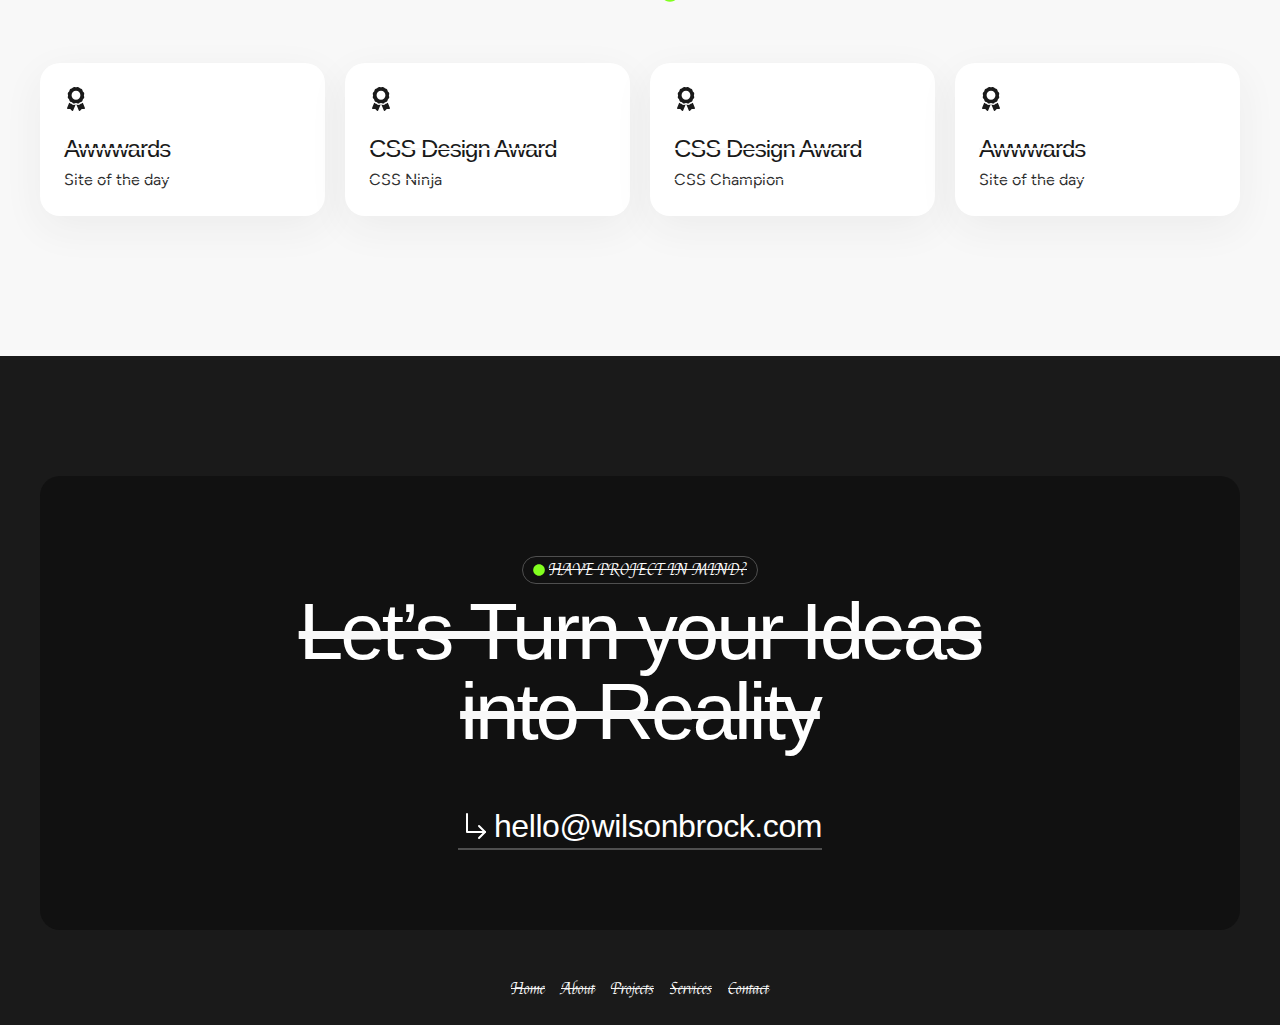
==== commit 37c020e9: "we1bp" ====
--- a/about/index.html
+++ b/about/index.html
@@ -66,11 +66,11 @@
 <style id="global-styles-inline-css">:root{--wp--preset--aspect-ratio--square: 1;--wp--preset--aspect-ratio--4-3: 4/3;--wp--preset--aspect-ratio--3-4: 3/4;--wp--preset--aspect-ratio--3-2: 3/2;--wp--preset--aspect-ratio--2-3: 2/3;--wp--preset--aspect-ratio--16-9: 16/9;--wp--preset--aspect-ratio--9-16: 9/16;--wp--preset--color--black: #000000;--wp--preset--color--cyan-bluish-gray: #abb8c3;--wp--preset--color--white: #ffffff;--wp--preset--color--pale-pink: #f78da7;--wp--preset--color--vivid-red: #cf2e2e;--wp--preset--color--luminous-vivid-orange: #ff6900;--wp--preset--color--luminous-vivid-amber: #fcb900;--wp--preset--color--light-green-cyan: #7bdcb5;--wp--preset--color--vivid-green-cyan: #00d084;--wp--preset--color--pale-cyan-blue: #8ed1fc;--wp--preset--color--vivid-cyan-blue: #0693e3;--wp--preset--color--vivid-purple: #9b51e0;--wp--preset--color--ast-global-color-0: var(--ast-global-color-0);--wp--preset--color--ast-global-color-1: var(--ast-global-color-1);--wp--preset--color--ast-global-color-2: var(--ast-global-color-2);--wp--preset--color--ast-global-color-3: var(--ast-global-color-3);--wp--preset--color--ast-global-color-4: var(--ast-global-color-4);--wp--preset--color--ast-global-color-5: var(--ast-global-color-5);--wp--preset--color--ast-global-color-6: var(--ast-global-color-6);--wp--preset--color--ast-global-color-7: var(--ast-global-color-7);--wp--preset--color--ast-global-color-8: var(--ast-global-color-8);--wp--preset--gradient--vivid-cyan-blue-to-vivid-purple: linear-gradient(135deg,rgba(6,147,227,1) 0%,rgb(155,81,224) 100%);--wp--preset--gradient--light-green-cyan-to-vivid-green-cyan: linear-gradient(135deg,rgb(122,220,180) 0%,rgb(0,208,130) 100%);--wp--preset--gradient--luminous-vivid-amber-to-luminous-vivid-orange: linear-gradient(135deg,rgba(252,185,0,1) 0%,rgba(255,105,0,1) 100%);--wp--preset--gradient--luminous-vivid-orange-to-vivid-red: linear-gradient(135deg,rgba(255,105,0,1) 0%,rgb(207,46,46) 100%);--wp--preset--gradient--very-light-gray-to-cyan-bluish-gray: linear-gradient(135deg,rgb(238,238,238) 0%,rgb(169,184,195) 100%);--wp--preset--gradient--cool-to-warm-spectrum: linear-gradient(135deg,rgb(74,234,220) 0%,rgb(151,120,209) 20%,rgb(207,42,186) 40%,rgb(238,44,130) 60%,rgb(251,105,98) 80%,rgb(254,248,76) 100%);--wp--preset--gradient--blush-light-purple: linear-gradient(135deg,rgb(255,206,236) 0%,rgb(152,150,240) 100%);--wp--preset--gradient--blush-bordeaux: linear-gradient(135deg,rgb(254,205,165) 0%,rgb(254,45,45) 50%,rgb(107,0,62) 100%);--wp--preset--gradient--luminous-dusk: linear-gradient(135deg,rgb(255,203,112) 0%,rgb(199,81,192) 50%,rgb(65,88,208) 100%);--wp--preset--gradient--pale-ocean: linear-gradient(135deg,rgb(255,245,203) 0%,rgb(182,227,212) 50%,rgb(51,167,181) 100%);--wp--preset--gradient--electric-grass: linear-gradient(135deg,rgb(202,248,128) 0%,rgb(113,206,126) 100%);--wp--preset--gradient--midnight: linear-gradient(135deg,rgb(2,3,129) 0%,rgb(40,116,252) 100%);--wp--preset--font-size--small: 13px;--wp--preset--font-size--medium: 20px;--wp--preset--font-size--large: 36px;--wp--preset--font-size--x-large: 42px;--wp--preset--spacing--20: 0.44rem;--wp--preset--spacing--30: 0.67rem;--wp--preset--spacing--40: 1rem;--wp--preset--spacing--50: 1.5rem;--wp--preset--spacing--60: 2.25rem;--wp--preset--spacing--70: 3.38rem;--wp--preset--spacing--80: 5.06rem;--wp--preset--shadow--natural: 6px 6px 9px rgba(0, 0, 0, 0.2);--wp--preset--shadow--deep: 12px 12px 50px rgba(0, 0, 0, 0.4);--wp--preset--shadow--sharp: 6px 6px 0px rgba(0, 0, 0, 0.2);--wp--preset--shadow--outlined: 6px 6px 0px -3px rgba(255, 255, 255, 1), 6px 6px rgba(0, 0, 0, 1);--wp--preset--shadow--crisp: 6px 6px 0px rgba(0, 0, 0, 1);}:root { --wp--style--global--content-size: var(--wp--custom--ast-content-width-size);--wp--style--global--wide-size: var(--wp--custom--ast-wide-width-size); }:where(body) { margin: 0; }.wp-site-blocks > .alignleft { float: left; margin-right: 2em; }.wp-site-blocks > .alignright { float: right; margin-left: 2em; }.wp-site-blocks > .aligncenter { justify-content: center; margin-left: auto; margin-right: auto; }:where(.wp-site-blocks) > * { margin-block-start: 24px; margin-block-end: 0; }:where(.wp-site-blocks) > :first-child { margin-block-start: 0; }:where(.wp-site-blocks) > :last-child { margin-block-end: 0; }:root { --wp--style--block-gap: 24px; }:root :where(.is-layout-flow) > :first-child{margin-block-start: 0;}:root :where(.is-layout-flow) > :last-child{margin-block-end: 0;}:root :where(.is-layout-flow) > *{margin-block-start: 24px;margin-block-end: 0;}:root :where(.is-layout-constrained) > :first-child{margin-block-start: 0;}:root :where(.is-layout-constrained) > :last-child{margin-block-end: 0;}:root :where(.is-layout-constrained) > *{margin-block-start: 24px;margin-block-end: 0;}:root :where(.is-layout-flex){gap: 24px;}:root :where(.is-layout-grid){gap: 24px;}.is-layout-flow > .alignleft{float: left;margin-inline-start: 0;margin-inline-end: 2em;}.is-layout-flow > .alignright{float: right;margin-inline-start: 2em;margin-inline-end: 0;}.is-layout-flow > .aligncenter{margin-left: auto !important;margin-right: auto !important;}.is-layout-constrained > .alignleft{float: left;margin-inline-start: 0;margin-inline-end: 2em;}.is-layout-constrained > .alignright{float: right;margin-inline-start: 2em;margin-inline-end: 0;}.is-layout-constrained > .aligncenter{margin-left: auto !important;margin-right: auto !important;}.is-layout-constrained > :where(:not(.alignleft):not(.alignright):not(.alignfull)){max-width: var(--wp--style--global--content-size);margin-left: auto !important;margin-right: auto !important;}.is-layout-constrained > .alignwide{max-width: var(--wp--style--global--wide-size);}body .is-layout-flex{display: flex;}.is-layout-flex{flex-wrap: wrap;align-items: center;}.is-layout-flex > :is(*, div){margin: 0;}body .is-layout-grid{display: grid;}.is-layout-grid > :is(*, div){margin: 0;}body{padding-top: 0px;padding-right: 0px;padding-bottom: 0px;padding-left: 0px;}a:where(:not(.wp-element-button)){text-decoration: none;}:root :where(.wp-element-button, .wp-block-button__link){background-color: #32373c;border-width: 0;color: #fff;font-family: inherit;font-size: inherit;line-height: inherit;padding: calc(0.667em + 2px) calc(1.333em + 2px);text-decoration: none;}.has-black-color{color: var(--wp--preset--color--black) !important;}.has-cyan-bluish-gray-color{color: var(--wp--preset--color--cyan-bluish-gray) !important;}.has-white-color{color: var(--wp--preset--color--white) !important;}.has-pale-pink-color{color: var(--wp--preset--color--pale-pink) !important;}.has-vivid-red-color{color: var(--wp--preset--color--vivid-red) !important;}.has-luminous-vivid-orange-color{color: var(--wp--preset--color--luminous-vivid-orange) !important;}.has-luminous-vivid-amber-color{color: var(--wp--preset--color--luminous-vivid-amber) !important;}.has-light-green-cyan-color{color: var(--wp--preset--color--light-green-cyan) !important;}.has-vivid-green-cyan-color{color: var(--wp--preset--color--vivid-green-cyan) !important;}.has-pale-cyan-blue-color{color: var(--wp--preset--color--pale-cyan-blue) !important;}.has-vivid-cyan-blue-color{color: var(--wp--preset--color--vivid-cyan-blue) !important;}.has-vivid-purple-color{color: var(--wp--preset--color--vivid-purple) !important;}.has-ast-global-color-0-color{color: var(--wp--preset--color--ast-global-color-0) !important;}.has-ast-global-color-1-color{color: var(--wp--preset--color--ast-global-color-1) !important;}.has-ast-global-color-2-color{color: var(--wp--preset--color--ast-global-color-2) !important;}.has-ast-global-color-3-color{color: var(--wp--preset--color--ast-global-color-3) !important;}.has-ast-global-color-4-color{color: var(--wp--preset--color--ast-global-color-4) !important;}.has-ast-global-color-5-color{color: var(--wp--preset--color--ast-global-color-5) !important;}.has-ast-global-color-6-color{color: var(--wp--preset--color--ast-global-color-6) !important;}.has-ast-global-color-7-color{color: var(--wp--preset--color--ast-global-color-7) !important;}.has-ast-global-color-8-color{color: var(--wp--preset--color--ast-global-color-8) !important;}.has-black-background-color{background-color: var(--wp--preset--color--black) !important;}.has-cyan-bluish-gray-background-color{background-color: var(--wp--preset--color--cyan-bluish-gray) !important;}.has-white-background-color{background-color: var(--wp--preset--color--white) !important;}.has-pale-pink-background-color{background-color: var(--wp--preset--color--pale-pink) !important;}.has-vivid-red-background-color{background-color: var(--wp--preset--color--vivid-red) !important;}.has-luminous-vivid-orange-background-color{background-color: var(--wp--preset--color--luminous-vivid-orange) !important;}.has-luminous-vivid-amber-background-color{background-color: var(--wp--preset--color--luminous-vivid-amber) !important;}.has-light-green-cyan-background-color{background-color: var(--wp--preset--color--light-green-cyan) !important;}.has-vivid-green-cyan-background-color{background-color: var(--wp--preset--color--vivid-green-cyan) !important;}.has-pale-cyan-blue-background-color{background-color: var(--wp--preset--color--pale-cyan-blue) !important;}.has-vivid-cyan-blue-background-color{background-color: var(--wp--preset--color--vivid-cyan-blue) !important;}.has-vivid-purple-background-color{background-color: var(--wp--preset--color--vivid-purple) !important;}.has-ast-global-color-0-background-color{background-color: var(--wp--preset--color--ast-global-color-0) !important;}.has-ast-global-color-1-background-color{background-color: var(--wp--preset--color--ast-global-color-1) !important;}.has-ast-global-color-2-background-color{background-color: var(--wp--preset--color--ast-global-color-2) !important;}.has-ast-global-color-3-background-color{background-color: var(--wp--preset--color--ast-global-color-3) !important;}.has-ast-global-color-4-background-color{background-color: var(--wp--preset--color--ast-global-color-4) !important;}.has-ast-global-color-5-background-color{background-color: var(--wp--preset--color--ast-global-color-5) !important;}.has-ast-global-color-6-background-color{background-color: var(--wp--preset--color--ast-global-color-6) !important;}.has-ast-global-color-7-background-color{background-color: var(--wp--preset--color--ast-global-color-7) !important;}.has-ast-global-color-8-background-color{background-color: var(--wp--preset--color--ast-global-color-8) !important;}.has-black-border-color{border-color: var(--wp--preset--color--black) !important;}.has-cyan-bluish-gray-border-color{border-color: var(--wp--preset--color--cyan-bluish-gray) !important;}.has-white-border-color{border-color: var(--wp--preset--color--white) !important;}.has-pale-pink-border-color{border-color: var(--wp--preset--color--pale-pink) !important;}.has-vivid-red-border-color{border-color: var(--wp--preset--color--vivid-red) !important;}.has-luminous-vivid-orange-border-color{border-color: var(--wp--preset--color--luminous-vivid-orange) !important;}.has-luminous-vivid-amber-border-color{border-color: var(--wp--preset--color--luminous-vivid-amber) !important;}.has-light-green-cyan-border-color{border-color: var(--wp--preset--color--light-green-cyan) !important;}.has-vivid-green-cyan-border-color{border-color: var(--wp--preset--color--vivid-green-cyan) !important;}.has-pale-cyan-blue-border-color{border-color: var(--wp--preset--color--pale-cyan-blue) !important;}.has-vivid-cyan-blue-border-color{border-color: var(--wp--preset--color--vivid-cyan-blue) !important;}.has-vivid-purple-border-color{border-color: var(--wp--preset--color--vivid-purple) !important;}.has-ast-global-color-0-border-color{border-color: var(--wp--preset--color--ast-global-color-0) !important;}.has-ast-global-color-1-border-color{border-color: var(--wp--preset--color--ast-global-color-1) !important;}.has-ast-global-color-2-border-color{border-color: var(--wp--preset--color--ast-global-color-2) !important;}.has-ast-global-color-3-border-color{border-color: var(--wp--preset--color--ast-global-color-3) !important;}.has-ast-global-color-4-border-color{border-color: var(--wp--preset--color--ast-global-color-4) !important;}.has-ast-global-color-5-border-color{border-color: var(--wp--preset--color--ast-global-color-5) !important;}.has-ast-global-color-6-border-color{border-color: var(--wp--preset--color--ast-global-color-6) !important;}.has-ast-global-color-7-border-color{border-color: var(--wp--preset--color--ast-global-color-7) !important;}.has-ast-global-color-8-border-color{border-color: var(--wp--preset--color--ast-global-color-8) !important;}.has-vivid-cyan-blue-to-vivid-purple-gradient-background{background: var(--wp--preset--gradient--vivid-cyan-blue-to-vivid-purple) !important;}.has-light-green-cyan-to-vivid-green-cyan-gradient-background{background: var(--wp--preset--gradient--light-green-cyan-to-vivid-green-cyan) !important;}.has-luminous-vivid-amber-to-luminous-vivid-orange-gradient-background{background: var(--wp--preset--gradient--luminous-vivid-amber-to-luminous-vivid-orange) !important;}.has-luminous-vivid-orange-to-vivid-red-gradient-background{background: var(--wp--preset--gradient--luminous-vivid-orange-to-vivid-red) !important;}.has-very-light-gray-to-cyan-bluish-gray-gradient-background{background: var(--wp--preset--gradient--very-light-gray-to-cyan-bluish-gray) !important;}.has-cool-to-warm-spectrum-gradient-background{background: var(--wp--preset--gradient--cool-to-warm-spectrum) !important;}.has-blush-light-purple-gradient-background{background: var(--wp--preset--gradient--blush-light-purple) !important;}.has-blush-bordeaux-gradient-background{background: var(--wp--preset--gradient--blush-bordeaux) !important;}.has-luminous-dusk-gradient-background{background: var(--wp--preset--gradient--luminous-dusk) !important;}.has-pale-ocean-gradient-background{background: var(--wp--preset--gradient--pale-ocean) !important;}.has-electric-grass-gradient-background{background: var(--wp--preset--gradient--electric-grass) !important;}.has-midnight-gradient-background{background: var(--wp--preset--gradient--midnight) !important;}.has-small-font-size{font-size: var(--wp--preset--font-size--small) !important;}.has-medium-font-size{font-size: var(--wp--preset--font-size--medium) !important;}.has-large-font-size{font-size: var(--wp--preset--font-size--large) !important;}.has-x-large-font-size{font-size: var(--wp--preset--font-size--x-large) !important;}
 :root :where(.wp-block-pullquote){font-size: 1.5em;line-height: 1.6;}</style>
 <link rel="stylesheet" id="elementor-frontend-css" href="./../wp-content/plugins/elementor/assets/css/frontend.min.css?ver=3.28.3" media="all">
-<link rel="stylesheet" id="elementor-post-177-css" href="./../wp-content/uploads/elementor/css/post-177.css?ver=1743603612" media="all">
+<link rel="stylesheet" id="elementor-post-177-css" href="./../wp-content/uploads/elementor/css/post-177.css?ver=1743627950" media="all">
 <link rel="stylesheet" id="widget-heading-css" href="./../wp-content/plugins/elementor/assets/css/widget-heading.min.css?ver=3.28.3" media="all">
 <link rel="stylesheet" id="widget-image-css" href="./../wp-content/plugins/elementor/assets/css/widget-image.min.css?ver=3.28.3" media="all">
 <link rel="stylesheet" id="widget-icon-box-css" href="./../wp-content/plugins/elementor/assets/css/widget-icon-box.min.css?ver=3.28.3" media="all">
-<link rel="stylesheet" id="elementor-post-14-css" href="./../wp-content/uploads/elementor/css/post-14.css?ver=1743603631" media="all">
+<link rel="stylesheet" id="elementor-post-14-css" href="./../wp-content/uploads/elementor/css/post-14.css?ver=1743627995" media="all">
 <link rel="stylesheet" id="elementor-gf-local-roboto-css" href="./../wp-content/uploads/elementor/google-fonts/css/roboto.css?ver=1743591659" media="all">
 <link rel="stylesheet" id="elementor-gf-local-robotoslab-css" href="./../wp-content/uploads/elementor/google-fonts/css/robotoslab.css?ver=1743591674" media="all">
 <link rel="stylesheet" id="elementor-gf-local-figtree-css" href="./../wp-content/uploads/elementor/google-fonts/css/figtree.css?ver=1743591681" media="all">
